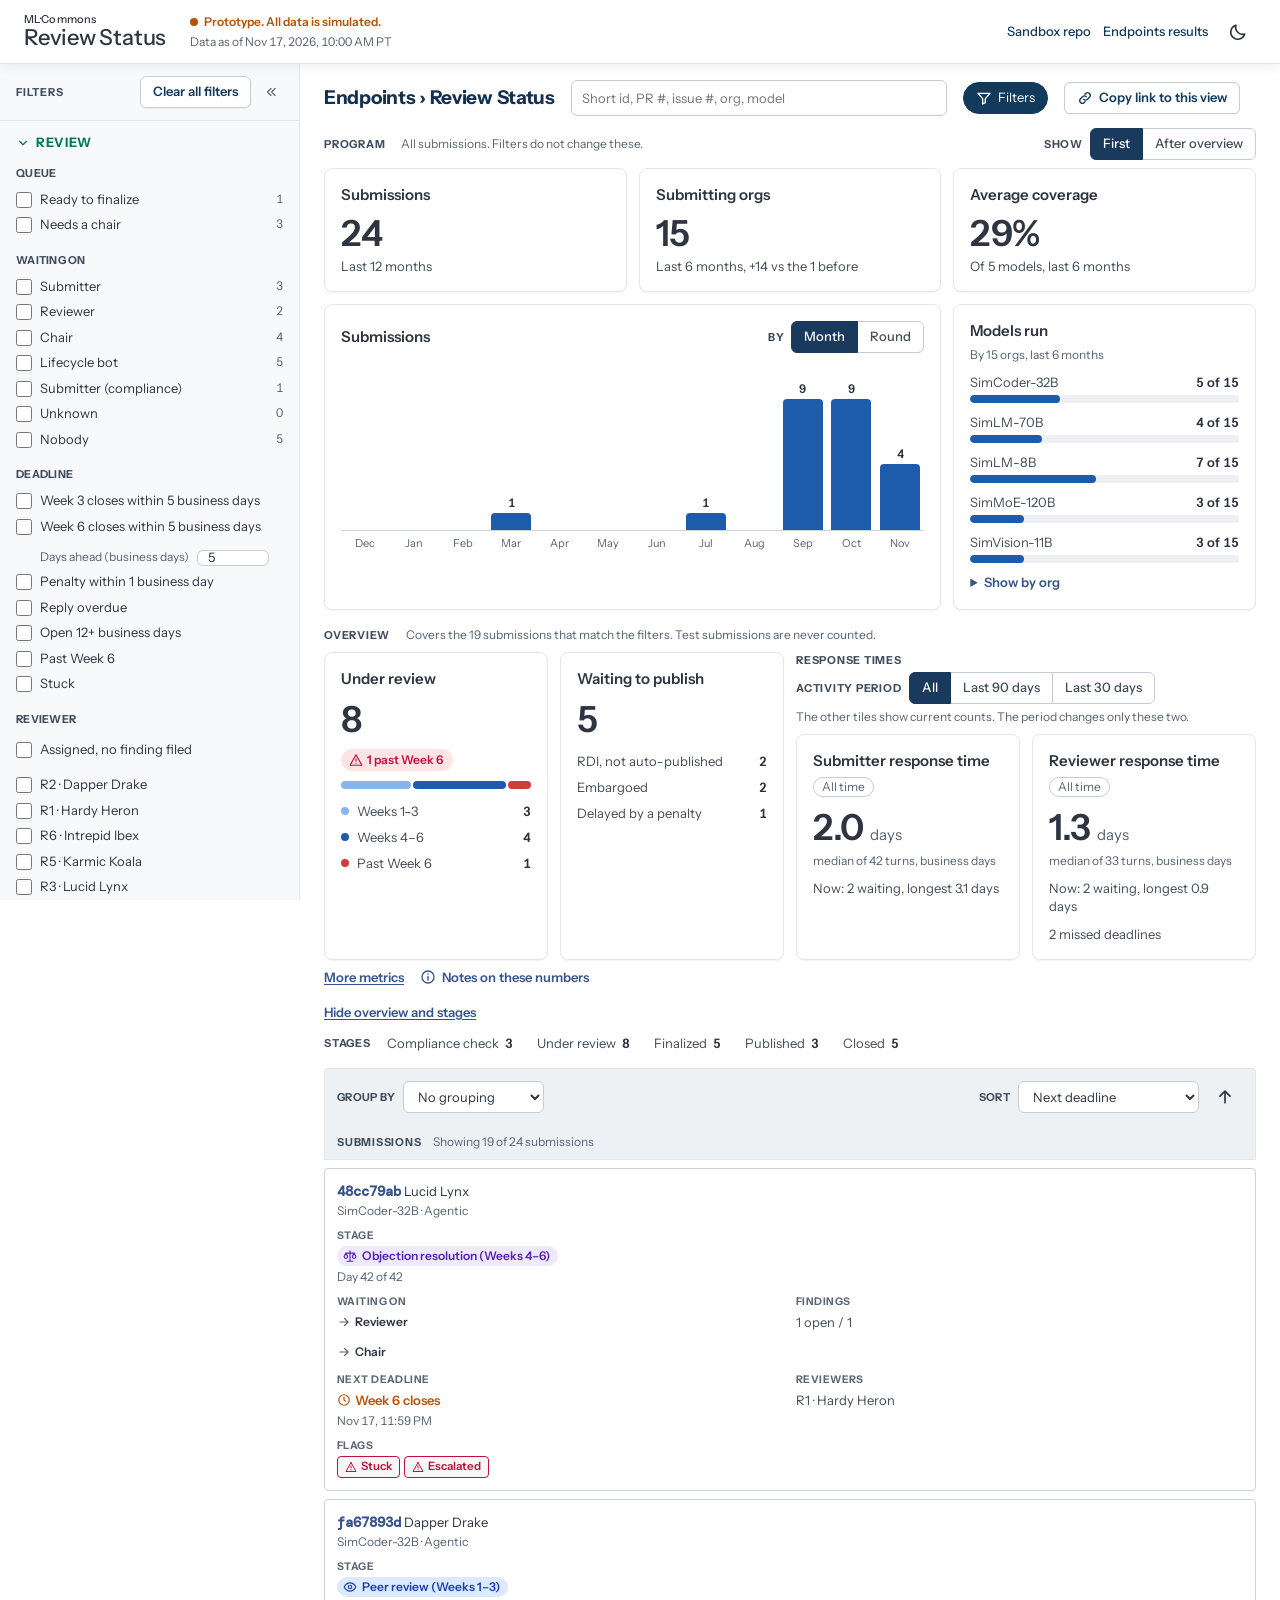
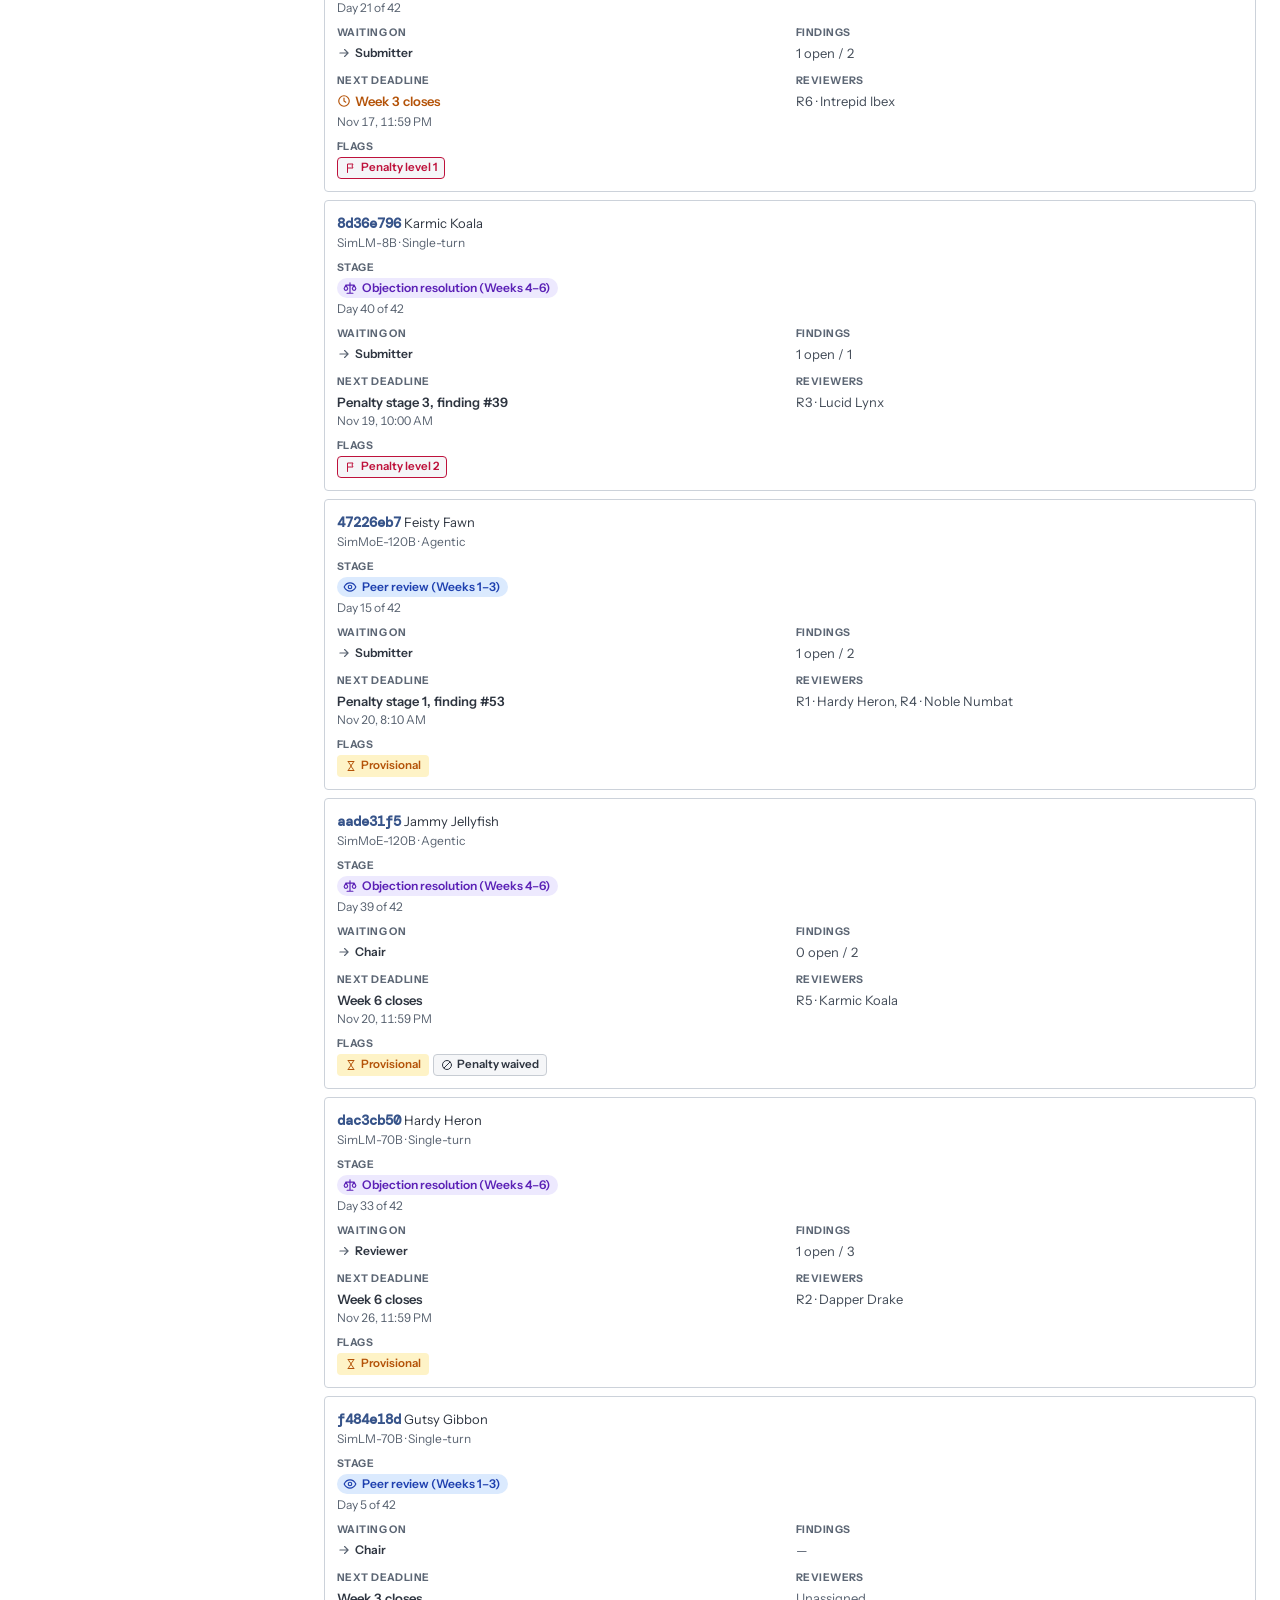
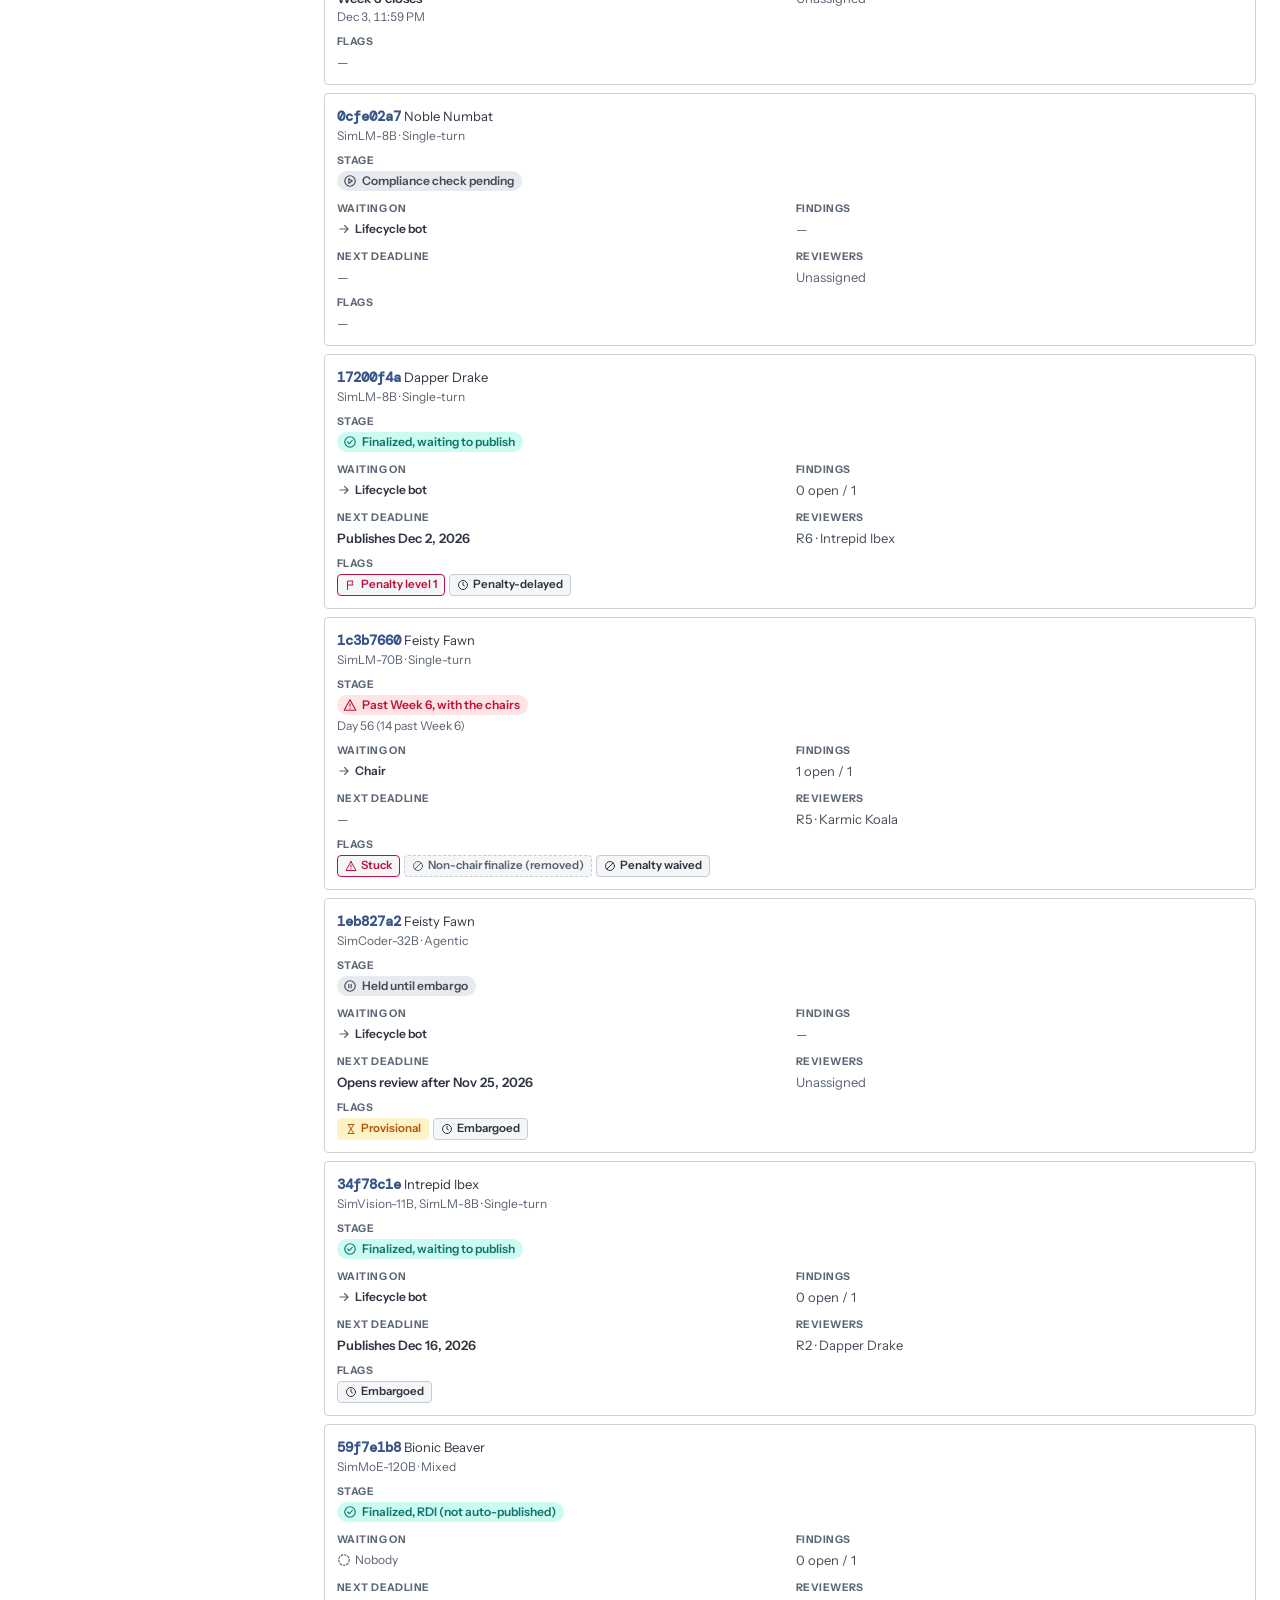
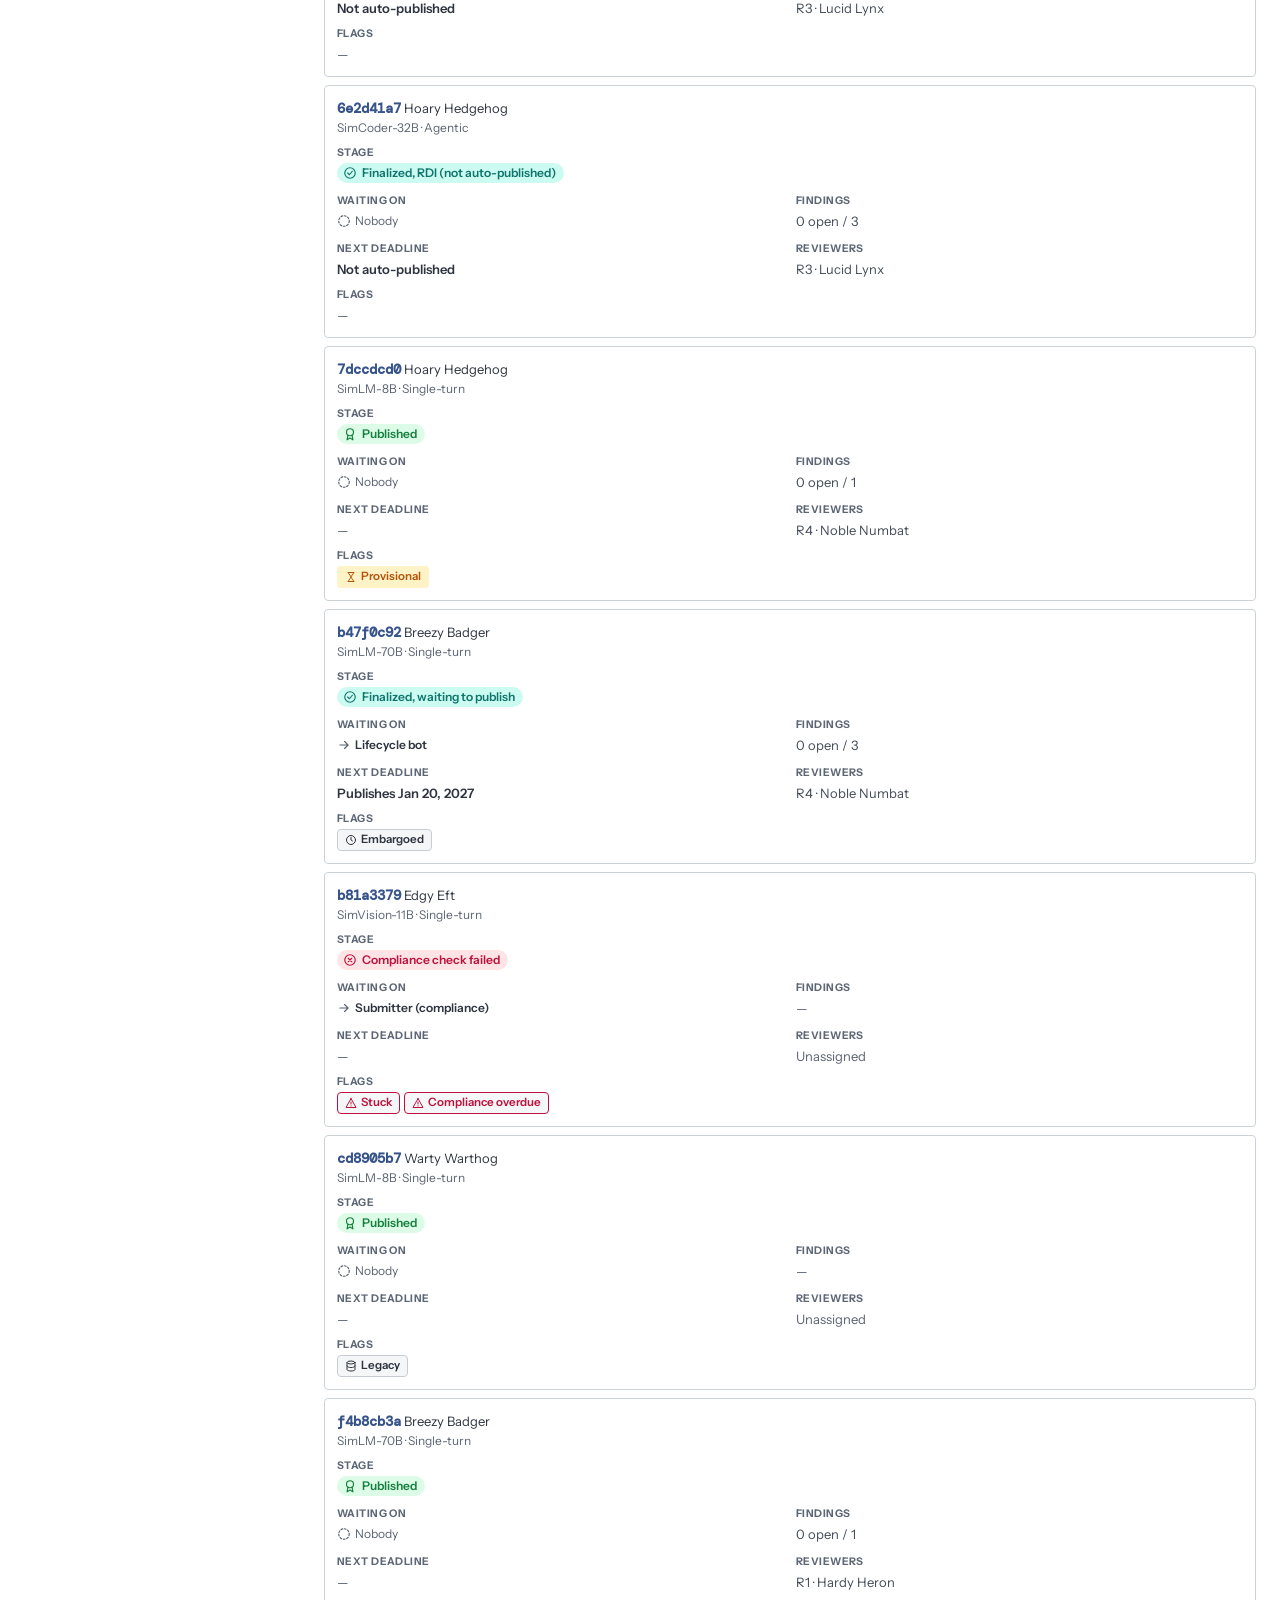
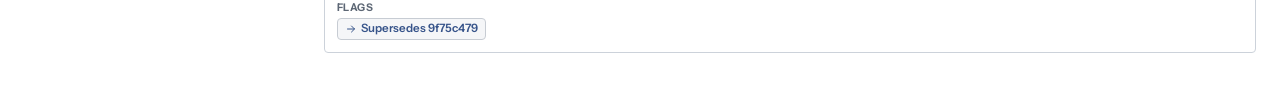
==== docs/status.html @ b6bf23d3 "Draft: Program section as number strip, month/round chart and models-run bars; order switch Program " ====
<!doctype html>
<html lang="en">
<head>
  <meta charset="utf-8">
  <meta name="viewport" content="width=device-width, initial-scale=1">
  <title>Endpoints Review Status</title>
  <meta name="description" content="Read-only view of MLCommons Endpoints submissions in review. Prototype with simulated data.">
  <script>
    // Apply the theme before first paint (same cookie as the results visualizer).
    (function () {
      try {
        var m = document.cookie.match(/(?:^|; )theme=([^;]*)/);
        var t = m ? m[1] : null;
        var dark = t === 'dark' || (!t && window.matchMedia('(prefers-color-scheme: dark)').matches);
        if (dark) document.documentElement.classList.add('dark');
      } catch (e) { /* ignore */ }
    })();
  </script>
  <link rel="preconnect" href="https://fonts.googleapis.com">
  <link rel="preconnect" href="https://fonts.gstatic.com" crossorigin>
  <link href="https://fonts.googleapis.com/css2?family=DM+Mono:wght@400;500&family=Instrument+Sans:wght@400..700&display=swap" rel="stylesheet">
  <script>
    // If a module fails to load (e.g. a cached old file next to a new one), say so instead of
    // leaving the page blank. Plain text here: copy.js may be the file that failed.
    window.addEventListener('load', function () {
      if (window.reviewStatusReady) return;
      var n = document.getElementById('load-error');
      if (n) n.hidden = false;
    });
  </script>
  <link rel="stylesheet" href="v/60988ebf8c/styles.css">
  <script type="module" src="v/60988ebf8c/js/app.js"></script>
</head>
<body>
  <script>
    // Apply the remembered "filters hidden" choice before first paint (app.js stores it).
    try { if (localStorage.getItem('reviewStatus.filtersHidden') === '1') document.body.classList.add('filters-hidden'); } catch (e) { /* show by default */ }
  </script>
  <p id="load-error" class="load-error" role="alert" hidden>The page did not load. Reload it (Ctrl+Shift+R, or Cmd+Shift+R on a Mac). If it still fails, tell the page owner.</p>
  <a class="skip" href="#main" data-copy="app.skipToList">Skip to submissions</a>

  <header class="site-header">
    <div class="brand">
      <span class="brand-top" data-copy="app.brandTop">ML·Commons</span>
      <span class="brand-bottom" data-copy="app.brandBottom">Review Status</span>
    </div>
    <div class="proto">
      <span class="proto-note"><span class="proto-dot" aria-hidden="true"></span><span data-copy="app.prototype">Prototype. All data is simulated.</span></span>
      <span id="as-of" class="as-of"></span>
    </div>
    <nav class="header-links">
      <button type="button" id="menu-toggle" class="icon-btn only-phone" aria-expanded="false" aria-controls="hdr-links" data-copy-attr="aria-label:app.menu"><svg class="icon" viewBox="0 0 24 24" fill="none" stroke="currentColor" stroke-width="2" stroke-linecap="round" aria-hidden="true"><path d="M4 6h16M4 12h16M4 18h16"/></svg></button>
      <span id="hdr-links" class="hdr-links">
        <a id="source-link" class="hlink" target="_blank" rel="noopener noreferrer" hidden data-copy="app.sourceRepo">Sandbox repo</a>
        <a id="results-link" class="hlink" target="_blank" rel="noopener noreferrer" data-copy="app.resultsLink">Endpoints results</a>
      </span>
      <button type="button" id="theme-toggle" class="icon-btn" data-copy-attr="aria-label:app.themeToggle"></button>
    </nav>
  </header>

  <div id="notes" class="notes"></div>
  <p id="load-status" class="load-status" role="status"></p>

  <div class="app">
    <aside id="filters" class="sidebar" aria-label="Filters" data-copy-attr="aria-label:filters.title">
      <div id="filters-body"></div>
    </aside>
    <div id="backdrop" class="backdrop" hidden></div>

    <main id="main" class="main" tabindex="-1">
      <div id="list-view">
        <div class="title-row">
          <h1 class="view-heading"><span data-copy="app.suite">Endpoints</span> › <span data-copy="app.brandBottom">Review Status</span></h1>
          <form id="search-form" class="search" role="search">
            <label for="search" class="sr-only" data-copy="filters.search">Search</label>
            <input id="search" type="search" class="field-control" autocomplete="off" data-copy-attr="placeholder:filters.searchPlaceholder" aria-describedby="search-help">
            <span id="search-help" class="sr-only" data-copy="filters.searchHelp"></span>
          </form>
          <button type="button" id="open-filters" class="btn-pill" aria-controls="filters" aria-expanded="true">
            <svg class="icon" viewBox="0 0 24 24" fill="none" stroke="currentColor" stroke-width="2" stroke-linecap="round" stroke-linejoin="round" aria-hidden="true"><path d="M3 5h18l-7 8v6l-4 2v-8L3 5z"/></svg>
            <span data-copy="filters.open">Filters</span><span id="filters-count" class="count-pill"></span>
          </button>
          <button type="button" id="copy-link" class="btn-quiet copy-link">
            <svg class="icon" viewBox="0 0 24 24" fill="none" stroke="currentColor" stroke-width="2" stroke-linecap="round" stroke-linejoin="round" aria-hidden="true"><path d="M10 14a4 4 0 0 0 5.7 0l3-3a4 4 0 0 0-5.7-5.7l-1 1M14 10a4 4 0 0 0-5.7 0l-3 3a4 4 0 0 0 5.7 5.7l1-1"/></svg>
            <span data-copy="app.copyLink">Copy link to this view</span>
          </button>
          <span id="copy-link-status" class="meta" role="status"></span>
        </div>
        <div id="program-top"></div>
        <div id="metrics"></div>
        <div id="stages"></div>
        <div id="program-bottom"></div>
        <div class="toolbar">
          <div id="groupbar"></div>
          <div id="chips" class="chips"></div>
        </div>
        <div id="search-note"></div>
        <div id="list"></div>
      </div>
      <div id="detail-view" hidden></div>
    </main>
  </div>
</body>
</html>
---- docs/v/60988ebf8c/styles.css ----
/* Endpoints review status page. Tokens follow the Endpoints results visualizer (see DESIGN.md). */

:root {
  --font: 'Instrument Sans', -apple-system, BlinkMacSystemFont, 'Segoe UI', Roboto, 'Helvetica Neue', Arial, sans-serif;
  --mono: 'DM Mono', ui-monospace, SFMono-Regular, Menlo, Consolas, monospace;

  --bg: #ffffff;
  --bg-band: #f5f6f8;
  --bg-status: #eef1f4;
  --bg-card: #ffffff;
  --bg-sidebar: #f8f9fa;
  --bg-hover: rgba(204, 235, 212, 0.25);
  --bg-selected: rgba(204, 235, 212, 0.4);
  --line: #e4e7ea;
  --line-table: #ccd2da;
  --line-row: #e7eaef;
  --line-control: #c7ccd3;
  --text: #434c58;
  --text-strong: #2e3540;
  --text-label: #3f4d5e;
  --text-muted: #596371;
  --text-th: #5d6775;
  --navy: #14304f;
  --navy-ui: #123a5c;
  --navy-card: #1a3a5e;
  --nav-pill: #e8eef5;
  --mint: #ccebd4;
  --action: #009966;
  --action-text: #007a52;
  --focus: rgba(0, 153, 102, 0.45);
  --link: #37548a;
  --link-hover: #2b416b;
  --kbd-bg: #eff1f4;
  --warn: #be123c;
  --warn-bg: #ffe4e6;
  --soon: #b45309;
  --shadow-overlay: 0 12px 28px -8px rgb(15 23 42 / 0.22), 0 2px 6px 0 rgb(15 23 42 / 0.08);
  --shadow-raised: 0 1px 2px 0 rgb(15 23 42 / 0.05);

  /* stage tones: fg / bg */
  --slate-fg: #434c58; --slate-bg: #e7eaef;
  --blue-fg: #1e40af; --blue-bg: #dbeafe;
  --violet-fg: #5b21b6; --violet-bg: #ede9fe;
  --rose-fg: #be123c; --rose-bg: #ffe4e6;
  --teal-fg: #0f766e; --teal-bg: #ccfbf1;
  --green-fg: #15803d; --green-bg: #dcfce7;
  --amber-fg: #b45309; --amber-bg: #fef3c7;
  --closed-fg: #596371;

  /* review-phase bar: ordinal blue ramp + critical (validated with the dataviz palette checker) */
  --phase-1: #86b6ef; --phase-2: #1c5cab; --phase-crit: #d03b3b;

  --header-h: 64px;
  --sidebar-w: 300px;
  --radius-control: 6px;
  --radius-card: 4px;
  --radius-panel: 8px;
  color-scheme: light;
}

@media (prefers-color-scheme: dark) {
  :root:not([data-theme="light"]) { /* only used before app.js sets the class */ }
}
html.dark {
  --bg: #1a2028;
  --bg-band: #202833;
  --bg-status: #262e3b;
  --bg-card: #2e3540;
  --bg-sidebar: #14181f;
  --bg-hover: rgba(204, 235, 212, 0.06);
  --bg-selected: #283437;
  --line: #434c58;
  --line-table: #434c58;
  --line-row: #2e3540;
  --line-control: #434c58;
  --text: #acb4bf;
  --text-strong: #ffffff;
  --text-label: #acb4bf;
  --text-muted: #a3acb8;
  --text-th: #acb4bf;
  --navy: #ffffff;
  --navy-ui: #ffffff;
  --navy-card: #566467;
  --nav-pill: #434c58;
  --action-text: #34d399;
  --link: #bed3fb;
  --link-hover: #d7e4ff;
  --kbd-bg: #2e3540;
  --warn: #fda4af;
  --warn-bg: #3b1820;
  --soon: #f1c281;

  --slate-fg: #ccd2da; --slate-bg: #2e3540;
  --blue-fg: #bed3fb; --blue-bg: #1c2b4a;
  --violet-fg: #ddd6fe; --violet-bg: #2e2550;
  --rose-fg: #fda4af; --rose-bg: #3b1820;
  --teal-fg: #99f6e4; --teal-bg: #12332f;
  --green-fg: #86efac; --green-bg: #14321f;
  --amber-fg: #f1c281; --amber-bg: #302818;
  --closed-fg: #9099a5;
  --phase-1: #2a78d6; --phase-2: #9ec5f4; --phase-crit: #d03b3b;
  color-scheme: dark;
}

* { box-sizing: border-box; }
html { background: var(--bg); }
body {
  margin: 0; background: var(--bg); color: var(--text); font-family: var(--font);
  font-size: 14px; line-height: 1.5; font-optical-sizing: auto; -webkit-font-smoothing: antialiased;
}
h1, h2, h3, h4 { margin: 0; font-weight: 600; color: var(--text-strong); }
p { margin: 0; }
a { color: var(--link); }
a:hover { color: var(--link-hover); }
button { font: inherit; color: inherit; }
.num, time { font-variant-numeric: tabular-nums; }
.mcard-value .num { font-variant-numeric: normal; }
.mono { font-family: var(--mono); font-size: 0.95em; }
.muted { color: var(--text-muted); }
.meta { font-size: 12px; line-height: 18px; color: var(--text-muted); }
.micro { font-size: 11px; line-height: 16px; font-weight: 700; letter-spacing: 0.07em; text-transform: uppercase; color: var(--text-label); }
.block { display: block; }
.nw { white-space: nowrap; }
.sr-only { position: absolute; left: 0; top: 0; width: 1px; height: 1px; padding: 0; margin: -1px; overflow: hidden; clip: rect(0 0 0 0); white-space: nowrap; border: 0; }
.icon { width: 16px; height: 16px; flex: none; vertical-align: -3px; }
[hidden] { display: none !important; }
:focus-visible { outline: 2px solid var(--action); outline-offset: 2px; border-radius: 3px; }
.skip { position: absolute; left: 8px; top: -40px; background: var(--navy-ui); color: #fff; padding: 6px 10px; border-radius: 6px; z-index: 100; }
html.dark .skip { color: #1a2028; }
.skip:focus { top: 8px; }

/* ---------------------------------------------------------------- header */
.site-header {
  position: sticky; top: 0; z-index: 40; min-height: var(--header-h); display: flex; align-items: center; gap: 12px 24px;
  flex-wrap: wrap; padding: 8px 24px; background: var(--bg); border-bottom: 1px solid var(--line);
  box-shadow: 0 4px 10px rgba(16, 32, 48, 0.06);
}
.brand { display: flex; flex-direction: column; line-height: 1; color: var(--text-strong); }
.brand-top { font-size: 11px; font-weight: 500; letter-spacing: 0.01em; }
.brand-bottom { font-size: 22px; font-weight: 500; letter-spacing: -0.01em; margin-top: 2px; }
.proto { display: flex; flex-direction: column; gap: 2px; font-size: 12px; }
.proto-note { display: inline-flex; align-items: center; gap: 6px; color: var(--amber-fg); font-weight: 600; }
.proto-dot { width: 8px; height: 8px; border-radius: 50%; background: var(--amber-fg); }
.as-of { color: var(--text-muted); }
.header-links { display: flex; align-items: center; gap: 12px; margin-left: auto; }
.hlink { font-size: 13px; font-weight: 500; color: var(--navy-ui); text-decoration: none; }
.hlink:hover { text-decoration: underline; color: var(--navy-ui); }

/* ---------------------------------------------------------------- controls */
.field-label { display: flex; align-items: center; gap: 6px; font-size: 11px; line-height: 16px; font-weight: 700; letter-spacing: 0.025em; text-transform: uppercase; color: var(--text-label); margin: 0 0 6px; }
.field-label.inline { display: inline-flex; margin: 0; }
.field-control {
  height: 36px; padding: 0 10px; border: 1px solid var(--line-control); border-radius: var(--radius-control);
  background: var(--bg); color: var(--text-strong); font: inherit; font-size: 13px;
}
.field-control.sm { height: 32px; }
.field-control.narrow { width: 72px; }
.field-control:focus { outline: none; border-color: var(--action); box-shadow: 0 0 0 2px rgba(0, 153, 102, 0.2); }
.field-control:disabled { opacity: 0.5; cursor: not-allowed; }
html.dark .field-control { background: #2e3540; }
.count-pill { display: inline-flex; align-items: center; justify-content: center; min-width: 18px; height: 18px; padding: 0 6px; border-radius: 999px; background: rgba(204, 210, 218, 0.7); color: var(--text-strong); font-size: 12px; font-weight: 600; }
.count-pill:empty { display: none; }
html.dark .count-pill { background: #2e3540; color: #ccd2da; }
.btn-quiet {
  display: inline-flex; align-items: center; gap: 6px; height: 32px; padding: 0 12px; border: 1px solid var(--line-control);
  border-radius: var(--radius-control); background: var(--bg); color: var(--navy-ui); font-size: 13px; font-weight: 600;
  cursor: pointer; box-shadow: var(--shadow-raised); text-decoration: none; white-space: nowrap;
}
.btn-quiet:hover { border-color: var(--action); color: var(--action-text); }
html.dark .btn-quiet { background: #2e3540; color: #e4e8ee; }
.btn-link { background: none; border: 0; padding: 0; color: var(--link); font-weight: 600; font-size: 13px; cursor: pointer; text-decoration: underline; text-underline-offset: 2px; }
.btn-pill {
  display: inline-flex; align-items: center; gap: 6px; height: 32px; padding: 0 12px; border: 1px solid rgba(31, 58, 92, 0.35);
  border-radius: 999px; background: transparent; color: var(--navy-ui); font-size: 13px; cursor: pointer;
}
.btn-pill[aria-expanded="true"] { background: var(--navy-ui); color: #fff; border-color: var(--navy-ui); }
html.dark .btn-pill { border-color: #737d8b; }
html.dark .btn-pill[aria-expanded="true"] { background: #3a618d; border-color: #3a618d; color: #fff; }
.btn-pill .count-pill { background: rgba(255, 255, 255, 0.85); color: var(--navy-ui); }
.icon-btn { display: inline-flex; align-items: center; justify-content: center; width: 36px; height: 36px; border: 0; border-radius: 8px; background: transparent; color: var(--text-strong); cursor: pointer; }
.icon-btn:hover { background: var(--bg-status); }
.icon-btn.xs { width: 24px; height: 24px; border-radius: 4px; }
.icon-btn.xs .icon { width: 14px; height: 14px; }
.icon-btn:disabled { opacity: 0.35; cursor: not-allowed; }
.icon-btn .icon { width: 20px; height: 20px; }
.seg-group { display: inline-flex; align-items: center; flex-wrap: wrap; }
.seg-label { margin-right: 8px; }
.seg-btn {
  height: 32px; padding: 0 12px; border: 1px solid var(--line-control); margin-left: -1px; background: var(--bg);
  color: var(--text); font-size: 13px; font-weight: 500; cursor: pointer;
}
.seg-btn:first-of-type { border-radius: 6px 0 0 6px; }
.seg-btn:last-of-type { border-radius: 0 6px 6px 0; }
.seg-btn[aria-pressed="true"], .seg-btn[aria-selected="true"] { background: #1a3a5d; border-color: #1a3a5d; color: #fff; position: relative; }
html.dark .seg-btn { background: #2e3540; }
html.dark .seg-btn[aria-pressed="true"], html.dark .seg-btn[aria-selected="true"] { background: #3a618d; border-color: #3a618d; }
kbd { font-family: var(--mono); font-size: 11px; background: var(--kbd-bg); border-radius: 4px; padding: 1px 6px; box-shadow: inset 0 -1px 0 var(--line-control); color: var(--text); }

/* ---------------------------------------------------------------- notes */
.notes { padding: 0 24px; }
.note { display: flex; align-items: center; gap: 8px; margin: 8px 0; padding: 8px 12px; border: 1px solid var(--line); border-radius: var(--radius-panel); background: var(--bg-band); font-size: 13px; }
.note > span { flex: 1; }
.note.warnings { display: block; }
.note.warnings summary { cursor: pointer; display: flex; gap: 8px; align-items: center; }
.note.warnings ul { margin: 6px 0 0 24px; padding: 0; }
.load-status { padding: 24px; }
.load-status:empty { display: none; }
.load-status.error { color: var(--warn); }

/* ---------------------------------------------------------------- layout */
.app { display: grid; grid-template-columns: var(--sidebar-w) minmax(0, 1fr); align-items: start; }
body.filters-hidden .app, body.in-detail .app { grid-template-columns: minmax(0, 1fr); }
body.filters-hidden .sidebar, body.in-detail .sidebar { display: none; }
.sidebar {
  position: sticky; top: var(--header-h); height: calc(100vh - var(--header-h)); overflow-y: auto;
  background: var(--bg-sidebar); border-right: 1px solid var(--line); padding: 0 0 24px;
}
.main { min-width: 0; padding: 16px 24px 48px; }
.main:focus { outline: none; }
.backdrop { position: fixed; inset: 0; background: rgba(0, 0, 0, 0.4); z-index: 44; }
.only-drawer { display: none; }
.only-wide { display: inline-flex; }
#hide-filters { color: var(--text-muted); }
#hide-filters:hover { color: var(--text-strong); }

.title-row { display: flex; align-items: center; gap: 12px 16px; flex-wrap: wrap; margin-bottom: 12px; }
.view-heading { font-size: 19px; font-weight: 700; letter-spacing: -0.015em; color: var(--navy); line-height: 1.375; }
.search { flex: 1; min-width: 200px; max-width: 420px; margin-left: auto; }
.search .field-control { width: 100%; }

/* ---------------------------------------------------------------- sidebar */
.sidebar-head { display: flex; align-items: center; gap: 8px; padding: 12px 16px; border-bottom: 1px solid var(--line); position: sticky; top: 0; background: var(--bg-sidebar); z-index: 1; }
.sidebar-head h2 { flex: 1; }
.fsection { border-bottom: 1px solid var(--line); }
.fsection-title { list-style: none; display: flex; align-items: center; gap: 6px; padding: 12px 16px; cursor: pointer; font-size: 13px; font-weight: 700; text-transform: uppercase; letter-spacing: 0.05em; color: var(--action-text); }
.fsection-title::-webkit-details-marker { display: none; }
.fsection[open] > .fsection-title .chev { transform: rotate(90deg); }
.fsection-title .chev { transition: transform 150ms; width: 14px; height: 14px; }
.fsection-body { padding: 0 16px 12px; }
.fgroup { border: 0; padding: 0; margin: 0 0 14px; min-width: 0; }
.fgroup legend { padding: 0; }
.checks { list-style: none; margin: 0; padding: 0; }
.checks li { margin: 0; }
.checks label, .toggle { display: flex; align-items: flex-start; gap: 8px; padding: 3px 0; font-size: 13px; cursor: pointer; color: var(--text-strong); }
.checks input, .toggle input { accent-color: var(--action); width: 16px; height: 16px; margin: 2px 0 0; flex: none; }
.checks.nested { padding-left: 24px; }
.status-row { font-weight: 600; }
.db-status { font-family: var(--mono); font-size: 10.5px; color: var(--text-muted); letter-spacing: 0; margin-left: 4px; }
.status-row .db-status, .checks .db-status { margin-left: auto; padding-left: 6px; }
.toggle { margin: 4px 0 10px; }
.inline-field { display: flex; align-items: center; gap: 8px; margin-top: 6px; }
.date-pair { display: grid; grid-template-columns: 1fr 1fr; gap: 8px; }
.date-pair label { display: flex; flex-direction: column; gap: 2px; }
.date-pair .field-control { width: 100%; min-width: 0; padding: 0 4px; font-size: 12px; }
.date-pair label { min-width: 0; }

/* ---------------------------------------------------------------- program metrics (draft) */
/* One 12-column grid; each tile sets its span. Three numbers, then the chart (8) beside coverage (4). */
.program { margin-bottom: 16px; }
#program-bottom .program { margin-top: 4px; }
.program-place { margin-left: auto; }
.pgrid { display: grid; grid-template-columns: repeat(12, minmax(0, 1fr)); gap: 12px; }
.pgrid > .pstat { grid-column: span 4; gap: 4px; }
.pgrid > .pchart-card { grid-column: span 8; }
.pgrid > .pcover-card { grid-column: span 4; }
.pcard-head { display: flex; align-items: center; justify-content: space-between; flex-wrap: wrap; gap: 8px 12px; }
.pchart { list-style: none; margin: 0; padding: 0; display: flex; align-items: stretch; height: 188px; }
.pcol { flex: 1 1 0; min-width: 0; display: flex; flex-direction: column; align-items: center; }
.pval { font-size: 12px; line-height: 16px; font-weight: 600; color: var(--text-strong); margin-bottom: 2px; }
/* padding-top leaves room for the count above the tallest column; heights resolve against the rest. */
.pbar-track { flex: 1; width: 100%; padding-top: 18px; display: flex; flex-direction: column; align-items: center; justify-content: flex-end; border-bottom: 1px solid var(--line-table); }
.pbar { display: block; width: min(calc(100% - 2px), 40px); background: var(--phase-2); border-radius: 4px 4px 0 0; }
.plab { font-size: 11px; line-height: 16px; color: var(--text-muted); padding-top: 4px; white-space: nowrap; }
.pmodels { list-style: none; margin: 0; padding: 0; display: flex; flex-direction: column; gap: 10px; }
.pmodel { display: grid; grid-template-columns: minmax(0, 1fr) auto; gap: 4px 8px; font-size: 13px; line-height: 18px; }
.pmodel-name { color: var(--text); overflow-wrap: anywhere; }
.pmodel-n { color: var(--text-strong); font-weight: 600; text-align: right; }
.pmodel-track { grid-column: 1 / -1; grid-row: 2; height: 8px; border-radius: 4px; background: var(--bg-status); overflow: hidden; }
.pmodel-bar { display: block; height: 100%; background: var(--phase-2); border-radius: 4px; }
.pdetail summary { cursor: pointer; font-size: 13px; font-weight: 600; color: var(--link); }
.pdetail .meta { display: block; margin: 6px 0; }
.pheat-wrap { overflow-x: auto; }
.pheat { border-collapse: separate; border-spacing: 3px; font-size: 12px; line-height: 14px; }
.pheat th { font-weight: 500; text-align: left; color: var(--text); white-space: nowrap; padding-right: 6px; }
.pheat td { padding: 0; }
.pdot { display: block; width: 12px; height: 12px; border-radius: 2px; border: 1px solid var(--line-control); }
.pdot.on { background: var(--phase-2); border-color: var(--phase-2); }
@media (max-width: 1100px) {
  .pgrid > .pchart-card, .pgrid > .pcover-card { grid-column: span 12; }
}
@media (max-width: 640px) {
  .pgrid > .pstat { grid-column: span 12; }
  .program-place { margin-left: 0; }
}

/* ---------------------------------------------------------------- metrics */
.metrics { margin-bottom: 12px; }
.metrics-head { display: flex; align-items: center; flex-wrap: wrap; gap: 8px 16px; margin-bottom: 8px; }
.mresp { grid-column: span 2; display: grid; grid-template-columns: repeat(2, minmax(0, 1fr)); gap: 8px 12px; align-content: start; }
.mresp-head { grid-column: 1 / -1; display: flex; align-items: center; justify-content: space-between; flex-wrap: wrap; gap: 4px 12px; }
.mresp-head .meta { flex-basis: 100%; }
/* Metric cards: a title, one large number, at most one supporting line, then an optional
   phase bar or breakdown list. Modelled on stat panels (DESIGN.md references 5, 12). */
.mcards { display: grid; grid-template-columns: repeat(auto-fit, minmax(220px, 1fr)); gap: 12px; }
.mcards-more { margin-top: 12px; grid-template-columns: repeat(auto-fill, minmax(200px, 1fr)); }
.mcard {
  display: flex; flex-direction: column; gap: 10px; min-width: 0;
  padding: 16px; border: 1px solid var(--line); border-radius: var(--radius-panel);
  background: var(--bg-card); box-shadow: var(--shadow-raised);
}
.mcard-main {
  display: flex; flex-direction: column; align-items: flex-start; gap: 6px;
}
.mcard-title { font-size: 15px; line-height: 20px; font-weight: 600; color: var(--text-strong); }
.period-pill {
  font-size: 12px; line-height: 16px; padding: 1px 8px;
  border: 1px solid var(--line-control); border-radius: 999px; color: var(--text-muted);
}
.mcard-value { display: flex; align-items: baseline; gap: 6px; margin-top: 4px; color: var(--text-strong); }
.mcard-value .num { font-size: 36px; line-height: 40px; font-weight: 600; letter-spacing: -0.01em; }
.mcard-value .unit { font-size: 15px; color: var(--text-muted); }
.mcard.warn .mcard-value { color: var(--warn); }
.mcard-warn { width: 22px; height: 22px; align-self: center; }
.mcard-caption { font-size: 12px; line-height: 16px; color: var(--text-muted); }
.mcard-line { margin: 0; font-size: 13px; line-height: 18px; color: var(--text); }
.mcards-more .mcard-value .num { font-size: 28px; line-height: 32px; }

.alert-chip {
  display: inline-flex; align-items: center; gap: 4px; align-self: flex-start;
  font-size: 12px; line-height: 16px; font-weight: 600; padding: 3px 10px 3px 8px; border-radius: 999px;
  color: var(--warn); background: var(--warn-bg);
}
.alert-chip .icon { width: 14px; height: 14px; }

/* Thin segmented bar: 8px, rounded ends, 2px gaps between parts. */
.phasebar { display: flex; gap: 2px; height: 8px; }
.phasebar .seg { min-width: 4px; border-radius: 999px; }
.p1 { background: var(--phase-1); }
.p2 { background: var(--phase-2); }
.p3 { background: var(--phase-crit); }

.legend { list-style: none; margin: 0; padding: 0; display: flex; flex-direction: column; gap: 2px; }
.legend-item {
  display: flex; align-items: center; gap: 8px;
  padding: 3px 0; font-size: 13px; line-height: 18px; color: var(--text);
}
.legend-item b { margin-left: auto; font-weight: 600; color: var(--text-strong); font-variant-numeric: tabular-nums; }
.legend .dot { flex: none; width: 8px; height: 8px; border-radius: 50%; }

/* "More metrics": compact rows in a grid. */
.mrows {
  display: grid; grid-template-columns: repeat(auto-fill, minmax(260px, 1fr)); column-gap: 24px;
  margin-top: 12px; padding: 4px 16px; border: 1px solid var(--line); border-radius: var(--radius-panel); background: var(--bg-card);
}
.mrows[hidden] { display: none; }
.mrow {
  display: flex; align-items: center; gap: 12px;
  padding: 10px 0; border-bottom: 1px solid var(--line-row);
}
.mrow-text { display: flex; flex-direction: column; min-width: 0; }
.mrow-name { font-size: 13px; line-height: 18px; font-weight: 600; color: var(--text-strong); }
.mrow-sub { font-size: 12px; line-height: 16px; color: var(--text-muted); }
.mrow-value { margin-left: auto; display: flex; align-items: baseline; gap: 4px; white-space: nowrap; color: var(--text-strong); }
.mrow-value .num { font-size: 20px; line-height: 24px; font-weight: 600; font-variant-numeric: normal; }
.mrow-value .unit { font-size: 12px; color: var(--text-muted); }
.mrow.warn .mrow-value { color: var(--warn); }
.mrow-warn { width: 16px; height: 16px; align-self: center; }

/* Status counts (M7): one row of plain counts, display only. */
.sc-pipeline { display: flex; flex-wrap: wrap; gap: 4px 24px; list-style: none; margin: 0; padding: 0; }
.sc-pipe {
  display: inline-flex; align-items: baseline; gap: 6px;
  font-size: 13px; line-height: 18px; color: var(--text);
}
.sc-pipe b { font-weight: 600; color: var(--text-strong); }
.sc-pipe.zero { color: var(--text-muted); }
.flag.flag-stuck, .flag.flag-penalty { color: var(--warn); border-color: currentColor; }
.waits { display: flex; flex-direction: column; gap: 2px; }
.metrics-foot { display: flex; align-items: flex-start; gap: 16px; flex-wrap: wrap; margin-top: 8px; }
.caveats { font-size: 13px; }
.caveats summary { cursor: pointer; display: inline-flex; align-items: center; gap: 6px; color: var(--link); font-weight: 600; }
.caveats ul { margin: 6px 0 0 20px; padding: 0; max-width: 80ch; }
.defs-title { margin: 12px 0 4px; font-size: 13px; font-weight: 600; color: var(--text-strong); }
.defs { margin: 0; max-width: 80ch; }
.defs dt { font-weight: 600; color: var(--text-strong); margin-top: 6px; }
.defs dd { margin: 0; color: var(--text); }
.load-error { margin: 16px; padding: 12px 16px; border: 1px solid var(--warn); border-radius: 6px; color: var(--warn); background: var(--warn-bg); font-weight: 600; }

/* ---------------------------------------------------------------- stage counts */
.stage-counts { display: flex; align-items: center; flex-wrap: wrap; gap: 8px 16px; margin-bottom: 16px; }
.stage-counts h2 { margin: 0; }
.sc-row { display: flex; flex-wrap: wrap; gap: 8px 16px; align-items: flex-start; }
.sc-status { display: flex; flex-direction: column; gap: 4px; }
.sc-head, .sc-item { display: inline-flex; align-items: center; gap: 6px; border: 1px solid transparent; background: none; padding: 2px 4px; border-radius: 6px; cursor: pointer; text-align: left; }
.sc-head { font-size: 12px; font-weight: 700; color: var(--text-strong); }
.sc-head:hover, .sc-item:hover { background: var(--bg-hover); }
.sc-head[aria-pressed="true"], .sc-item[aria-pressed="true"] { border-color: var(--action); background: var(--bg-selected); }
.sc-items { display: flex; flex-wrap: wrap; gap: 4px; }
.sc-item .num { font-weight: 600; color: var(--text-strong); min-width: 1ch; }
.sc-item.dim { opacity: 0.6; }
.sc-item.dim .pill { font-style: italic; }
.sc-total { font-weight: 700; }
.sc-closed > summary { cursor: pointer; display: inline-flex; gap: 8px; font-size: 12px; font-weight: 700; color: var(--text-strong); padding: 2px 4px; }
.sc-closed[open] { flex-basis: 100%; }

/* ---------------------------------------------------------------- pills, chips, badges */
.stage-cell { display: inline-flex; flex-direction: column; align-items: flex-start; gap: 2px; }
.stage-cell .db-status { margin-left: 0; }
.pill { display: inline-flex; align-items: center; gap: 5px; border-radius: 999px; font-weight: 600; white-space: nowrap; }
.pill-sm { font-size: 12px; line-height: 16px; padding: 2px 8px 2px 6px; }
.pill-sm .icon { width: 14px; height: 14px; }
.pill-md { font-size: 14px; line-height: 20px; padding: 4px 12px 4px 10px; }
.tone-slate { color: var(--slate-fg); background: var(--slate-bg); }
.tone-blue { color: var(--blue-fg); background: var(--blue-bg); }
.tone-violet { color: var(--violet-fg); background: var(--violet-bg); }
.tone-rose { color: var(--rose-fg); background: var(--rose-bg); }
.tone-teal { color: var(--teal-fg); background: var(--teal-bg); }
.tone-green { color: var(--green-fg); background: var(--green-bg); }
.tone-closed { color: var(--closed-fg); background: transparent; border: 1px dashed var(--closed-fg); }
.waits, .flags { display: inline-flex; flex-wrap: wrap; gap: 4px; }
.wait { display: inline-flex; align-items: center; gap: 4px; font-size: 12px; font-weight: 600; color: var(--text-strong); white-space: nowrap; }
.wait .icon { width: 14px; height: 14px; color: var(--text-muted); }
.wait-nobody { color: var(--text-muted); font-weight: 400; }
/* Flags are one size everywhere: same height, padding, type and radius, and the text never wraps.
   In the table they stack and fill the column, so a cell's badges line up; in cards they sit in a row. */
.flag { display: inline-flex; align-items: center; gap: 4px; box-sizing: border-box; height: 22px; max-width: 100%; padding: 0 7px; font-size: 11.5px; line-height: 1; font-weight: 600; border: 1px solid var(--line-control); border-radius: 4px; background: var(--bg-band); color: var(--text-strong); white-space: nowrap; }
.flag > span { overflow: hidden; text-overflow: ellipsis; }
.flag .icon { width: 12px; height: 12px; flex: none; }
.flag-provisional { color: var(--amber-fg); background: var(--amber-bg); border-color: transparent; }
.flag-escalated, .flag-compliance_overdue, .flag-non_chair_finalize { color: var(--warn); border-color: currentColor; }
.flag-test { border-style: dashed; }
.turn { display: inline-flex; align-items: center; gap: 4px; font-size: 12px; font-weight: 600; }
.turn .icon { width: 14px; height: 14px; }
.turn-sub { color: var(--amber-fg); }
.turn-rev { color: var(--blue-fg); }
.turn-res { color: var(--green-fg); }
.turn-none { color: var(--warn); }
.nbadge { display: inline-flex; align-items: center; gap: 3px; font-size: 11px; font-weight: 600; padding: 0 6px; border-radius: 4px; color: var(--warn); background: var(--warn-bg); }
.nbadge .icon { width: 12px; height: 12px; }
.badge-rev { display: inline-flex; align-items: center; gap: 2px; margin-left: 6px; font-size: 12px; font-weight: 600; color: var(--blue-fg); background: var(--blue-bg); padding: 0 6px; border-radius: 4px; }
.badge-rev .icon { width: 12px; height: 12px; }
.warn-text { color: var(--warn); }
.warn-text .icon { width: 13px; height: 13px; margin-right: 3px; }
.role { display: inline-flex; align-items: center; gap: 3px; font-size: 10.5px; font-weight: 600; text-transform: uppercase; letter-spacing: 0.04em; padding: 0 5px; border: 1px solid var(--line-control); border-radius: 4px; color: var(--text-muted); }
.role .icon { width: 11px; height: 11px; }
.role-bot { border-style: dashed; }
.person { font-weight: 600; color: var(--text-strong); }
.ext { display: inline-flex; align-items: center; gap: 3px; font-weight: 600; text-decoration: none; white-space: nowrap; }
.ext:hover { text-decoration: underline; }
.ext-icon { width: 12px; height: 12px; }
.label-name { font-family: var(--mono); font-size: 12px; padding: 0 5px; border-radius: 4px; background: var(--kbd-bg); color: var(--text-strong); }
.marker { display: inline-flex; align-items: center; gap: 3px; font-size: 11px; font-weight: 600; padding: 0 6px; border-radius: 4px; border: 1px solid var(--line-control); color: var(--text-strong); }
.marker .icon { width: 11px; height: 11px; }
.markers { display: flex; gap: 4px; flex-wrap: wrap; margin: 4px 0; }

/* ---------------------------------------------------------------- toolbar */
.toolbar { display: flex; flex-direction: column; gap: 8px; padding: 10px 12px; background: var(--bg-status); border: 1px solid var(--line); border-bottom: 0; border-radius: var(--radius-card) var(--radius-card) 0 0; }
.groupbar { display: flex; align-items: center; flex-wrap: wrap; gap: 8px 16px; }
.gb-row { display: flex; align-items: center; flex-wrap: wrap; gap: 8px; min-width: 0; }
.gb-sort { margin-left: auto; }
.gchips { display: flex; align-items: center; flex-wrap: wrap; gap: 6px; }
.gchip { display: inline-flex; align-items: center; gap: 2px; height: 32px; padding: 0 2px 0 4px; border: 1px solid var(--line-control); border-radius: 999px; background: var(--bg); font-size: 13px; font-weight: 600; color: var(--text-strong); }
.gchip-n { display: inline-flex; width: 20px; height: 20px; align-items: center; justify-content: center; border-radius: 50%; background: var(--navy-ui); color: var(--bg); font-size: 11px; margin-right: 4px; }
.gsep { color: var(--text-muted); }
.spacer { flex: 1; }
.chips { display: flex; flex-wrap: wrap; gap: 6px; }
.chips:empty { display: none; }
.chip { display: inline-flex; align-items: center; gap: 4px; height: 28px; padding: 0 6px 0 10px; border: 1px solid var(--action); border-radius: 999px; background: var(--bg-selected); color: var(--text-strong); font-size: 12px; font-weight: 600; cursor: pointer; max-width: 100%; }
.chip span { overflow: hidden; text-overflow: ellipsis; white-space: nowrap; }
.chip .icon { width: 14px; height: 14px; }

/* ---------------------------------------------------------------- list */
.list-head { display: flex; align-items: baseline; gap: 12px; padding: 8px 12px; border: 1px solid var(--line); border-top: 0; background: var(--bg-status); }
.table-wrap { position: relative; border: 1px solid var(--line); border-top: 0; overflow-x: auto; }
table.data { width: 100%; border-collapse: collapse; font-size: 13px; line-height: 20px; }
table.data thead th { position: sticky; top: 0; background: var(--bg-band); z-index: 1; text-align: left; font-size: 11px; line-height: 16px; font-weight: 700; letter-spacing: 0.025em; text-transform: uppercase; color: var(--text-th); padding: 10px 12px; border-bottom: 1px solid var(--line-table); white-space: nowrap; }
.th-sort { background: none; border: 0; padding: 0; font: inherit; color: inherit; text-transform: inherit; letter-spacing: inherit; cursor: pointer; display: inline-flex; align-items: center; gap: 4px; text-decoration: underline dotted; text-underline-offset: 3px; }
.th-sort:hover { color: var(--action-text); }
.sort-ic { width: 12px; height: 12px; }
table.data td { padding: 10px 12px; border-bottom: 1px solid var(--line-row); vertical-align: top; color: var(--text); }
tr.row:hover td { background: var(--bg-hover); }
tr.row[data-depth="1"] td:first-child { padding-left: 28px; }
tr.row[data-depth="2"] td:first-child { padding-left: 44px; }
tr.row[data-depth="3"] td:first-child { padding-left: 60px; }
.sub-link { font-weight: 600; color: var(--link); text-decoration: none; font-size: 13.5px; }
.sub-link:hover { text-decoration: underline; }
.c-id .block { color: var(--text-strong); }
.c-id .meta { color: var(--text-muted); }
.also { font-style: italic; }
.due-kind { display: inline-flex; align-items: center; gap: 4px; font-weight: 600; color: var(--text-strong); }
.due-kind.soon { color: var(--soon); }
.due-kind .icon { width: 14px; height: 14px; }
.due-fin { font-weight: 600; color: var(--text-strong); }
.group-row th { padding: 0; text-align: left; background: var(--bg); border-bottom: 1px solid var(--line-row); }
.group-btn { display: flex; align-items: center; flex-wrap: wrap; gap: 4px 8px; width: 100%; padding: 8px 12px; border: 0; background: transparent; cursor: pointer; text-align: left; font-size: 13px; }
.group-btn:hover { background: var(--bg-hover); }
.group-row[data-depth="0"] .group-btn { background: var(--bg-band); }
.group-row[data-depth="1"] .group-btn { padding-left: 28px; }
.group-row[data-depth="2"] .group-btn { padding-left: 44px; }
.group-btn .chev { width: 14px; height: 14px; }
.group-key { color: var(--text-muted); }
.group-name { font-weight: 700; color: var(--text-strong); }
.group-sum { flex-basis: 100%; padding-left: 22px; }
.empty { padding: 24px; text-align: center; color: var(--text-muted); }

/* ---------------------------------------------------------------- detail */
.detail-top { display: flex; align-items: center; justify-content: space-between; gap: 12px; margin-bottom: 12px; }
.btn-back { display: inline-flex; align-items: center; gap: 4px; height: 32px; padding: 0 10px; border: 0; border-radius: 6px; background: var(--kbd-bg); color: var(--text); cursor: pointer; font-size: 14px; }
.detail-head { margin-bottom: 16px; }
.detail-title { font-size: 26px; line-height: 34px; font-weight: 600; color: var(--text-strong); }
.detail-title:focus { outline: none; }
.detail-title .sep { color: var(--text-muted); }
.detail-head > p { display: flex; align-items: center; gap: 6px; flex-wrap: wrap; margin-top: 2px; }
.status-strip { display: flex; align-items: flex-start; gap: 8px 12px; flex-wrap: wrap; margin-top: 10px; }
.status-strip .stage-cell { flex-direction: row; align-items: center; gap: 8px; }
.detail-links { display: flex; gap: 8px; flex-wrap: wrap; margin-top: 12px; }
.cards { display: grid; grid-template-columns: repeat(auto-fill, minmax(320px, 1fr)); gap: 12px; margin-bottom: 16px; align-items: start; }
.card { border: 1px solid var(--line-table); border-radius: var(--radius-card); background: var(--bg-card); overflow: hidden; }
.card-title { background: var(--navy-card); color: #fff; font-size: 14px; font-weight: 600; padding: 6px 12px; }
.card-body { padding: 12px; font-size: 13px; }
.kv { display: grid; grid-template-columns: minmax(120px, 42%) 1fr; gap: 4px 12px; margin: 0; }
.kv dt { color: var(--text-muted); text-align: right; font-size: 12px; line-height: 20px; }
.kv dd { margin: 0; color: var(--text-strong); font-weight: 500; min-width: 0; overflow-wrap: anywhere; }
.wait-list { list-style: none; margin: 0; padding: 0; display: flex; flex-direction: column; gap: 8px; }
.wait-list ul { margin: 2px 0 0 20px; padding: 0; color: var(--text); }
.wait-list .wait { font-size: 14px; }
table.mini { width: 100%; border-collapse: collapse; font-size: 13px; }
table.mini th { text-align: left; font-size: 11px; text-transform: uppercase; letter-spacing: 0.025em; color: var(--text-th); padding: 4px 6px; border-bottom: 1px solid var(--line-table); }
table.mini td { padding: 6px; border-bottom: 1px solid var(--line-row); vertical-align: top; }

.panel-tabs { display: none; margin-bottom: 8px; }
.panels { display: grid; grid-template-columns: minmax(0, 1fr) minmax(0, 1fr); gap: 12px; align-items: start; }
.panel { border: 1px solid var(--line-table); border-radius: var(--radius-card); background: var(--bg-card); min-width: 0; }
.panel-title { display: flex; align-items: center; gap: 8px; background: var(--navy-card); color: #fff; font-size: 14px; padding: 6px 12px; border-radius: 3px 3px 0 0; }
.panel-title .panel-link { margin-left: auto; color: #fff; font-size: 12px; }
.panel-body { padding: 12px; }
.tl-controls { display: flex; flex-wrap: wrap; gap: 8px; align-items: center; justify-content: space-between; margin-bottom: 8px; }
.tl-types { display: flex; flex-wrap: wrap; gap: 2px 10px; border: 0; margin: 0; padding: 0; font-size: 12px; }
.tl-types label { display: inline-flex; align-items: center; gap: 4px; cursor: pointer; }
.tl-types input { accent-color: var(--action); }

.timeline { list-style: none; margin: 0; padding: 0 0 0 4px; position: relative; }
.timeline::before { content: ''; position: absolute; left: 13px; top: 4px; bottom: 4px; width: 2px; background: var(--line); }
.ev { position: relative; padding: 6px 0 6px 30px; }
.ev-head { display: flex; flex-wrap: wrap; align-items: baseline; gap: 2px 6px; font-size: 13px; }
.ev-ic { position: absolute; left: 0; top: 7px; width: 22px; height: 22px; padding: 3px; border-radius: 50%; background: var(--bg-card); border: 1px solid var(--line-table); color: var(--text-muted); }
.condensed .ev-ic { border-color: transparent; background: var(--bg-card); }
.ev-text { flex: 1 1 auto; min-width: 0; }
.ev-time { font-size: 12px; color: var(--text-muted); white-space: nowrap; }
.ev-link { font-size: 12px; }
.ev-msg { color: var(--text); }
.ev-comment, .ev-review, .ev-body { margin: 4px 0; }
.ev-comment .md, .ev-review .md, .ev-body .md { margin-top: 4px; padding: 8px 10px; border: 1px solid var(--line-table); border-radius: 6px; background: var(--bg); font-size: 13px; }
.ev-comment.is-bot .md { border-style: dashed; background: var(--bg-band); }
.ev-finalized .label-name { background: var(--teal-bg); color: var(--teal-fg); }
.fin-note { display: inline-flex; align-items: center; gap: 3px; font-size: 12px; font-weight: 600; }
.fin-note.ok { color: var(--green-fg); }
.fin-note .icon { width: 12px; height: 12px; }
.check-failure .ev-ic { color: var(--warn); }
.check-success .ev-ic { color: var(--green-fg); }
.check-result { color: var(--text-strong); }
.check-failure .check-result { color: var(--warn); }
.from-db { font-size: 10.5px; font-weight: 700; text-transform: uppercase; letter-spacing: 0.05em; color: var(--text-muted); border: 1px solid var(--line-control); border-radius: 4px; padding: 0 4px; }
.ev-body { padding-left: 30px; }
.md p, .md ul, .md ol, .md pre, .md blockquote { margin: 0 0 6px; }
.md > :last-child { margin-bottom: 0; }
.md pre { overflow-x: auto; background: var(--kbd-bg); padding: 6px 8px; border-radius: 4px; }
.md code { font-family: var(--mono); font-size: 12px; background: var(--kbd-bg); padding: 0 3px; border-radius: 3px; }
.md blockquote { border-left: 3px solid var(--line-table); padding-left: 8px; color: var(--text-muted); }
.md .md-h { font-weight: 700; color: var(--text-strong); }
.mention { font-weight: 600; color: var(--text-strong); }

.tree { list-style: none; margin: 0; padding: 0; }
.tree ul { list-style: none; margin: 0; padding: 0 0 0 18px; border-left: 1px solid var(--line); margin-left: 9px; }
.tnode { outline: none; }
.tnode-row { display: flex; align-items: flex-start; gap: 4px; padding: 6px 6px 6px 2px; border-radius: 6px; cursor: pointer; border-left: 3px solid transparent; }
.tnode-row:hover { background: var(--bg-hover); }
.tnode.selected > .tnode-row { background: var(--bg-selected); border-left-color: var(--action); }
.tnode:focus-visible > .tnode-row { outline: 2px solid var(--action); outline-offset: 0; }
.twisty, .twisty-space { width: 18px; height: 20px; flex: none; display: inline-flex; align-items: center; justify-content: center; color: var(--text-muted); }
.twisty .icon { width: 14px; height: 14px; }
.tnode-body { flex: 1; min-width: 0; display: flex; flex-wrap: wrap; align-items: baseline; gap: 2px 6px; font-size: 13px; }
.node-state { display: inline-flex; align-items: center; gap: 3px; font-size: 12px; font-weight: 600; }
.node-state .icon { width: 14px; height: 14px; }
.node-state.is-open { color: var(--green-fg); }
.node-state.is-closed { color: var(--violet-fg); }
.node-num { color: var(--text-muted); }
.node-title { font-weight: 600; color: var(--text-strong); }
.node-meta { display: flex; flex-wrap: wrap; gap: 0 4px; width: 100%; }
.node-meta .dot { color: var(--text-muted); }
.node-badges { display: flex; flex-wrap: wrap; gap: 4px; width: 100%; }
.tag-type { font-weight: 600; color: var(--text-strong); }
.node-link { flex: none; font-size: 12px; }
.convo { margin-top: 12px; border-top: 1px solid var(--line); padding-top: 12px; }
.convo-head { display: flex; align-items: center; gap: 12px; margin-bottom: 8px; }
.convo-head h3 { flex: 1; }
.only-narrow { display: none; }
.band { margin: 8px 0; padding: 4px 8px 4px 6px; border-left: 4px solid var(--amber-fg); background: var(--amber-bg); border-radius: 0 6px 6px 0; }
.band-reviewer { border-left-color: var(--blue-fg); background: var(--blue-bg); }
html.dark .band { background: rgba(48, 40, 24, 0.6); }
html.dark .band-reviewer { background: rgba(28, 43, 74, 0.6); }
.band-title { display: flex; align-items: center; flex-wrap: wrap; gap: 6px; font-size: 12px; font-weight: 700; color: var(--text-strong); padding: 4px 0; }
.band-title .icon { width: 14px; height: 14px; }
.band .timeline::before { background: transparent; }

/* ---------------------------------------------------------------- responsive */
@media (max-width: 1279px) {
}
@media (max-width: 1023px) {
  .app { grid-template-columns: minmax(0, 1fr); }
  .sidebar { position: fixed; top: 0; left: 0; bottom: 0; height: 100vh; width: min(320px, 88vw); z-index: 45; transform: translateX(-100%); transition: transform 250ms ease-out; box-shadow: var(--shadow-overlay); }
  .sidebar.open { transform: none; }
  body.filters-hidden .sidebar { display: block; }
  .only-drawer { display: inline-flex; }
  .only-wide { display: none; }
  #open-filters[aria-expanded="true"] { background: transparent; color: var(--navy-ui); border-color: rgba(31, 58, 92, 0.35); }
}
@media (max-width: 959px) {
  .panel-tabs { display: inline-flex; }
  .panels { grid-template-columns: minmax(0, 1fr); }
  .panels[data-tab="pr"] #panel-issues, .panels[data-tab="issues"] #panel-pr { display: none; }
  .only-narrow { display: inline; }
  #panel-issues[data-convo="1"] .tree-wrap { display: none; }
  #panel-issues[data-convo="0"] .convo { display: none; }
  .convo { margin-top: 0; border-top: 0; padding-top: 0; }
}
@media (max-width: 760px) {
  .site-header { padding: 8px 16px; gap: 8px 12px; position: static; }
  .brand-bottom { font-size: 18px; }
  .header-links { margin-left: auto; }
  .hlink { display: none; }
  .main { padding: 12px 16px 40px; }
  .notes { padding: 0 16px; }
  .sidebar { top: 0; }
  .search { max-width: none; flex-basis: 100%; order: 3; }
  .mcard-value .num { font-size: 30px; line-height: 34px; }
  .mcards { grid-template-columns: repeat(2, minmax(0, 1fr)); }
  .mcard.wide { grid-column: span 2; }
  .mcard { padding: 14px; }
  /* Label on its own line, so the three buttons stay on one row down to 320px. */
  .mresp .seg-group { width: 100%; }
  .mresp .seg-label { flex-basis: 100%; margin: 0 0 4px; }
  .kv { grid-template-columns: minmax(0, 40%) 1fr; }
  .cards { grid-template-columns: minmax(0, 1fr); }
  .detail-title { font-size: 22px; line-height: 28px; }
  .kbd-hint { display: none; }

  .list-head, .toolbar { border-radius: 0; }
  .groupbar .spacer { display: none; }
}
/* The list becomes cards when it is too narrow for the table (about 965px of columns),
   on phones and on mid-width screens with the filters open. Keyed to the list's own width. */
#list { container: list / inline-size; }
@container list (max-width: 979px) {
  /* One hover colour for the whole card, not per cell; flags in a row, as on phones. */
  table.data tr.row:hover td { background: transparent; }
  table.data tr.row:hover { background: var(--bg-hover); }
  table.data td[data-col="flags"] .flags { display: inline-flex; flex-direction: row; flex-wrap: wrap; align-items: center; }
  .table-wrap { overflow: visible; border: 0; }
  table.data, table.data tbody { display: block; }
  table.data thead { display: none; }
  table.data tr.row { display: grid; grid-template-columns: 1fr 1fr; gap: 6px 12px; padding: 12px; margin: 8px 0; border: 1px solid var(--line-table); border-radius: var(--radius-card); background: var(--bg-card); }
  table.data tr.row td { display: block; padding: 0; border: 0; min-width: 0; max-width: none; }
  table.data tr.row td[data-label]::before { content: attr(data-label); display: block; font-size: 10.5px; font-weight: 700; text-transform: uppercase; letter-spacing: 0.04em; color: var(--text-th); }
  table.data td[data-col="id"], table.data td[data-col="stage"], table.data td[data-col="flags"], table.data td[data-col="links"] { grid-column: 1 / -1; }
  tr.row[data-depth] td:first-child { padding-left: 0 !important; }
  tr.row[data-depth="1"], tr.row[data-depth="2"], tr.row[data-depth="3"] { margin-left: 8px !important; }
  table.data tr.group-row, table.data tr.group-row th { display: block; }
  table.data tbody > tr:not(.row):not(.group-row) { display: block; }
  table.data tbody > tr:not(.row):not(.group-row) td { display: block; }
  .group-row[data-depth="1"] .group-btn, .group-row[data-depth="2"] .group-btn { padding-left: 16px; }
}
@media (prefers-reduced-motion: reduce) { * { transition: none !important; } }

/* column sizing for the list at desktop widths */
@media (min-width: 761px) {
  table.data td, table.data thead th { padding-left: 10px; padding-right: 10px; }
  td[data-col="findings"] > span:first-child { white-space: nowrap; }
  td[data-col="findings"] .meta { white-space: nowrap; font-size: 11.5px; }
  td[data-col="id"] { min-width: 170px; }
  td[data-col="due"] { min-width: 130px; }
  td[data-col="stage"] .pill { white-space: normal; }
  td[data-col="stage"] { min-width: 160px; max-width: 220px; }
  td[data-col="flags"] .flags { display: flex; flex-direction: column; align-items: stretch; }
  td[data-col="links"] { white-space: nowrap; }
}
.wait-line { display: block; margin-bottom: 4px; }
.wait-line:last-child { margin-bottom: 0; }
.wait-why { font-size: 11.5px; line-height: 15px; }
@media (min-width: 761px) { td[data-col="wait"] { min-width: 110px; max-width: 200px; } td[data-col="wait"] .wait { white-space: normal; } }
td[data-col="stage"] .pill { border-radius: 10px; }
@media (min-width: 761px) {
  td[data-col="flags"] { min-width: 150px; }
  td[data-col="rev"] { min-width: 90px; }
}
.status-strip .stage-cell { flex-wrap: wrap; max-width: 100%; }
.status-strip .pill { white-space: normal; }

/* ---- Round 1 (D10–D26) ---- */
.only-phone { display: none; }
.hdr-links { display: flex; align-items: center; gap: 12px; }
.hlink[hidden] { display: none !important; }
@media (max-width: 760px) {
  .only-phone { display: inline-flex; }
  .header-links { position: relative; }
  .hdr-links { display: none; position: absolute; right: 0; top: 100%; margin-top: 6px; flex-direction: column; align-items: flex-start; gap: 10px; padding: 12px 14px; background: var(--bg-card); border: 1px solid var(--line-table); border-radius: var(--radius-panel); box-shadow: var(--shadow-overlay); z-index: 40; white-space: nowrap; }
  .hdr-links.open { display: flex; }
  .hdr-links .hlink { display: inline; }
}
.copy-link .icon { width: 16px; height: 16px; }
.overview-toggle { display: flex; align-items: center; gap: 8px; flex-wrap: wrap; margin: 0 0 12px; }
.overview-toggle.collapsed { padding: 8px 12px; border: 1px dashed var(--line-table); border-radius: var(--radius-panel); }
.chip-toggle { padding: 0 10px; border-style: dashed; background: transparent; }
.chip-toggle.on { border-style: solid; background: var(--bg-selected); }
.wait-you > span { font-weight: 700; }
.wait-unknown { color: var(--text-muted); }
.turn-waived { color: var(--text-muted); }
a.flag { text-decoration: none; color: var(--link); }
a.flag:hover { text-decoration: underline; }
.sc-closed { display: flex; flex-direction: column; gap: 6px; }
.n-row { padding-left: 24px; }
.n-row .inline-field { display: flex; align-items: center; gap: 8px; }

/* Detail: compact top band, collapsible details (D13) */
.detail-head { margin-bottom: 12px; }
.detail-head-row { display: flex; align-items: center; justify-content: space-between; flex-wrap: wrap; gap: 8px 16px; }
.detail-head-row .detail-links { margin: 0; }
.status-strip { margin-top: 6px; }
/* Cards in a row share the tallest card's height. */
.top-band { display: grid; grid-template-columns: minmax(220px, 1fr) minmax(0, 2fr) minmax(250px, 1fr); gap: 12px; margin-bottom: 12px; align-items: stretch; }
.top-band.with-pub { grid-template-columns: minmax(200px, 1fr) minmax(0, 2fr) minmax(230px, 1fr) minmax(230px, 1fr); }
.top-band .card-body { padding: 10px 12px; }
.card-clock .kv, .card-pub .kv { grid-template-columns: auto 1fr; }
.todo-list { list-style: none; margin: 0; padding: 0; display: flex; flex-direction: column; gap: 10px; }
.todo + .todo { border-top: 1px solid var(--line); padding-top: 10px; }
.todo p { margin: 4px 0 0; }
.todo-head { display: flex; align-items: center; gap: 6px; flex-wrap: wrap; }
.todo-ask q { font-style: italic; color: var(--text-strong); }
.todo-how { font-weight: 600; color: var(--text-strong); }
.more-details { margin-bottom: 16px; border: 1px solid var(--line-table); border-radius: var(--radius-panel); padding: 6px 12px; }
.more-details > summary { cursor: pointer; display: inline-flex; align-items: center; gap: 6px; font-weight: 600; font-size: 13px; color: var(--text-strong); padding: 2px 0; }
.more-details > summary .chev { width: 14px; height: 14px; transition: transform .15s; }
.more-details[open] > summary .chev { transform: rotate(90deg); }
.more-details .cards { margin: 8px 0 6px; }
@media (max-width: 1279px) {
  .top-band, .top-band.with-pub { grid-template-columns: minmax(0, 1fr) minmax(0, 1fr); }
  .top-band .card-todo { grid-column: 1 / -1; }
  /* Same order with or without a publication card: "Waiting on" and the clock side by side,
     then "What to do", then the publication card, both full width. */
  .top-band { grid-auto-flow: dense; }
  .top-band .card-pub { grid-column: 1 / -1; }
}
@media (max-width: 760px) {
  .top-band, .top-band.with-pub { grid-template-columns: minmax(0, 1fr); }
}

/* Conversation turn table (D15) and Markdown tables (D24) */
.turn-table-wrap { margin: 4px 0 12px; overflow-x: auto; }
.turn-table { width: 100%; }
.turn-table td { padding: 3px 6px; font-size: 12.5px; border-bottom: 1px solid var(--line-row); }
.turn-table tr.current td { font-weight: 700; color: var(--text-strong); }
#jump-turn { display: inline-block; margin-top: 6px; font-size: 13px; }
.band:focus { outline: 2px solid var(--focus); }
.md-table { overflow-x: auto; margin: 6px 0; }
.md-table table { border-collapse: collapse; font-size: 12.5px; }
.md-table th, .md-table td { border: 1px solid var(--line-table); padding: 3px 8px; text-align: left; vertical-align: top; }
.md-table th { background: var(--bg-band); }

/* D26: the list fits 1440 with the sidebar open; long cells wrap instead of widening the table */
@media (min-width: 761px) {
  table.data thead th { white-space: normal; vertical-align: bottom; }
  td[data-col="findings"] { max-width: 140px; }
  td[data-col="findings"] .meta { white-space: normal; }
  td[data-col="wait"] { min-width: 110px; }
}

/* ---- Round 2 ---- */
.opt-count { margin-left: auto; padding-left: 8px; font-size: 12px; color: var(--text-muted); }
.checks label.is-disabled { color: var(--text-muted); cursor: not-allowed; }
.opt-why { padding-left: 24px; }
.flag-non_chair_finalize_removed { color: var(--text-muted); border-style: dashed; }
.md-inline code { font-family: var(--mono); font-size: 0.92em; padding: 0 3px; border-radius: 3px; background: var(--kbd-bg); font-style: normal; }
.todo-node { font-weight: 600; }
.wait-list .referral { list-style: none; margin-left: 20px; }
.band-title .meta { font-weight: 500; }
.t-short { display: none; }
@media (max-width: 760px) {
  .turn-table .t-long { display: none; }
  .turn-table .t-short { display: inline; white-space: nowrap; }
}
.nowrap { white-space: nowrap; }

/* Sticky bars. Narrow screens: the Group by / Sort toolbar stays above the list while it scrolls.
   Detail view: the PR / Issues tabs and each panel's title stay while the panel scrolls. */
:root { --tabs-h: 52px; }
.panel-title { position: sticky; top: var(--header-h); z-index: 5; }
@media (max-width: 1023px) {
  .toolbar { position: sticky; top: var(--header-h); z-index: 20; box-shadow: 0 1px 0 var(--line); }
}
@media (max-width: 959px) {
  .panel-tabs-bar { position: sticky; top: var(--header-h); z-index: 6; height: var(--tabs-h); display: flex; align-items: center; background: var(--bg); }
  .panel-tabs { margin: 0; }
  .panel-title { top: calc(var(--header-h) + var(--tabs-h)); }
}
@media (max-width: 760px) {
  /* The site header scrolls away on phones, so the sticky bars sit at the top of the screen. */
  .toolbar { top: 0; margin: 0 -16px; padding: 8px 16px; border-left: 0; border-right: 0; }
  .panel-tabs-bar { top: 0; }
  .panel-title { top: var(--tabs-h); }
  .groupbar { flex-direction: column; align-items: stretch; gap: 6px; }
  .gb-row { flex-wrap: wrap; gap: 6px 8px; }
  .gb-row > .field-label { flex: 0 0 60px; }
  .gb-sort { margin-left: 0; flex-wrap: nowrap; }
  .gchips { flex: 1 1 calc(100% - 68px); min-width: 0; gap: 6px; }
  .gchip { white-space: nowrap; }
  .gchips select { flex: 1 1 110px; min-width: 110px; }
  .gb-sort > select { flex: 1 1 0; min-width: 0; }
  /* Reordering levels needs the arrows; on phones, remove and re-add a level instead. */
  .gchip [data-gmove] { display: none; }
  .gchip { padding-right: 2px; }
  /* Group order and expand/collapse share one short row under the chips. */
  #g-sort { flex: 1 1 0; min-width: 0; }
  #expand-all, #collapse-all { padding: 4px 8px; white-space: nowrap; }
  /* Header: brand and icons on one line, the prototype note below. */
  .site-header { flex-wrap: wrap; }
  .proto { order: 3; flex-basis: 100%; }
  /* Title row: the header already names the page; Filters and Copy link share a row, search below. */
  .view-heading { position: absolute; width: 1px; height: 1px; overflow: hidden; clip: rect(0 0 0 0); white-space: nowrap; }
  .title-row { gap: 8px; }
  #open-filters, .copy-link { flex: 1 1 auto; justify-content: center; }
}

/* Sizes of the sticky bars. They set the sticky offsets and the scroll padding, so jumps,
   scrollIntoView and keyboard focus land below the bars instead of under them.
   --toolbar-h is measured by app.js (the list toolbar's height varies with grouping and filters). */
:root { --stick-header: var(--header-h); --stick-tabs: 0px; --ptitle-h: 34px; --convo-h: 0px; }
@media (max-width: 959px) { :root { --stick-tabs: var(--tabs-h); } }
@media (max-width: 760px) { :root { --stick-header: 0px; } }
html { scroll-padding-top: calc(var(--stick-header) + 8px); }
@media (max-width: 1023px) { html { scroll-padding-top: calc(var(--stick-header) + var(--toolbar-h, 0px) + 8px); } }
html:has(body.in-detail) { scroll-padding-top: calc(var(--stick-header) + var(--stick-tabs) + var(--ptitle-h) + var(--convo-h) + 8px); }
.panel-title { min-height: var(--ptitle-h); box-sizing: border-box; }
.panels { scroll-margin-top: calc(var(--stick-header) + var(--stick-tabs)); }

/* Grouping tools sit in the list head once a grouping is set. */
.gb-tools { display: flex; align-items: center; flex-wrap: wrap; gap: 8px; margin-left: auto; }

@media (max-width: 1023px) {
  /* Filter chips in the sticky toolbar: one line that scrolls sideways, so the bar keeps its height. */
  .toolbar .chips { flex-wrap: nowrap; overflow-x: auto; scrollbar-width: none; margin: 0 -12px; padding: 0 12px 2px; }
  .toolbar .chips::-webkit-scrollbar { display: none; }
  .toolbar .chip { flex: none; }
  .list-head { flex-wrap: wrap; row-gap: 8px; }
  .gb-tools { width: 100%; margin-left: 0; }
  .gb-tools #g-sort, .gb-tools #g-add { flex: 1 1 140px; min-width: 140px; }
  .gb-tools .btn-quiet { flex: 1 1 auto; }
}

@media (max-width: 959px) {
  /* In a finding's conversation, its heading and the way back stay under the tabs and panel title. */
  html:has(#panel-issues[data-convo="1"]) { --convo-h: 52px; }
  #panel-issues[data-convo="1"] .convo-head {
    position: sticky; top: calc(var(--stick-header) + var(--stick-tabs) + var(--ptitle-h)); z-index: 4;
    min-height: 52px; box-sizing: border-box; margin: -12px -12px 8px; padding: 4px 12px;
    background: var(--bg-card); border-bottom: 1px solid var(--line);
  }
  #back-to-tree { order: -1; display: inline-flex; align-items: center; gap: 2px; min-height: 44px; }
  #back-to-tree .icon { width: 16px; height: 16px; }
  .panel-tabs-bar .panel-tabs { display: flex; flex: 1; }
  .panel-tabs .seg-btn { flex: 1; }
}

@media (max-width: 760px) {
  /* Turn table: keep who, start and business days; "Ended" is the next row's start. */
  .turn-table th:nth-child(3), .turn-table td:nth-child(3), .turn-table th:nth-child(5), .turn-table td:nth-child(5) { display: none; }
  /* Tap targets about 44px; 16px text in fields stops iOS zooming on focus. */
  .seg-btn, .btn-back, #open-filters, .copy-link { min-height: 44px; }
  .icon-btn { width: 44px; height: 44px; }
  .icon-btn.xs { width: 32px; height: 32px; }
  .gchip [data-gremove] { width: 36px; height: 36px; }
  .gchip { height: 40px; }
  .field-control, .field-control.sm { height: 40px; font-size: 16px; }
  /* Finding rows: the GitHub link goes under the title instead of taking a column. */
  .tnode-row { flex-wrap: wrap; }
  .tnode-row .node-link { flex-basis: 100%; padding-left: 22px; min-height: 32px; display: inline-flex; align-items: center; }
}

/* Cards: a tap anywhere on the card opens the submission. Other links stay on top. */
@container list (max-width: 979px) {
  table.data tr.row { position: relative; }
  table.data .sub-link::after { content: ''; position: absolute; inset: 0; }
  table.data tr.row a:not(.sub-link), table.data tr.row button { position: relative; z-index: 1; }
}

/* Narrow-screen polish from the UX review. */
@media (max-width: 1023px) {
  /* Fade at the right edge: more filter chips are a swipe away. */
  .toolbar .chips { -webkit-mask-image: linear-gradient(to right, #000 calc(100% - 24px), transparent); mask-image: linear-gradient(to right, #000 calc(100% - 24px), transparent); }
}
@media (min-width: 761px) and (max-width: 1023px) { .gb-sort { margin-left: 0; } }
@media (max-width: 959px) {
  /* The panel title already links the tracking issue; the conversation's own link shows as an icon. */
  .convo-head .ev-link { font-size: 0; min-width: 44px; min-height: 44px; justify-content: center; }
  .convo-head .ev-link .ext-icon { width: 16px; height: 16px; }
}
@media (max-width: 380px) { .gchip-n { display: none; } }
@media (max-width: 760px) {
  .date-pair .field-control { font-size: 16px; }
  #toggle-overview { min-height: 44px; display: inline-flex; align-items: center; }
}
/* Touch tablets: period buttons about 44px, as on phones. */
@media (max-width: 1023px) { .mresp .seg-btn { min-height: 44px; } }

/* Wide screens: the PR and tracking issue panels fit the screen under the header. The page scrolls
   until they reach it; then each panel's content scrolls on its own. app.js sets .scrolls. */
@media (min-width: 960px) {
  body.in-detail .main { padding-bottom: 12px; }
  .panel { display: flex; flex-direction: column; max-height: max(320px, calc(100vh - var(--header-h) - 24px)); }
  .panel > .panel-body { flex: 1 1 auto; min-height: 0; overflow-y: hidden; scroll-padding-top: 8px; }
  .panel > .panel-body.scrolls { overflow-y: auto; }
  /* Shadows under the title and at the bottom edge show when there is more to scroll. They sit over
     the content, so cards and tables inside the panel do not hide them. app.js sets the classes. */
  .panel { position: relative; }
  .panel::before, .panel::after { content: ''; position: absolute; left: 1px; right: 1px; height: 12px; pointer-events: none; z-index: 3; opacity: 0; transition: opacity .15s; }
  .panel::before { top: var(--ptitle-h); background: linear-gradient(var(--scroll-shade), transparent); }
  .panel::after { bottom: 1px; background: linear-gradient(transparent, var(--scroll-shade)); }
  .panel.more-above::before, .panel.more-below::after { opacity: 1; }
}
:root { --scroll-shade: rgb(0 0 0 / 0.14); }
html.dark { --scroll-shade: rgb(0 0 0 / 0.6); }
@media (min-width: 960px) {
  /* The conversation's heading stays at the top of the issue panel while the conversation scrolls.
     "All findings" goes back up to the tree. Jumps land below the heading; the heading itself goes to the top.
     top: -12px cancels the panel body's padding, so the heading meets the panel title. */
  #convo .convo-head { position: sticky; top: -12px; z-index: 2; min-height: 44px; box-sizing: border-box; margin: 0 -12px 8px; padding: 4px 12px; background: var(--bg-card); border-bottom: 1px solid var(--line); }
  #back-to-tree { display: inline-flex; align-items: center; gap: 4px; white-space: nowrap; min-height: 32px; padding: 0 6px; }
  /* Until the heading is stuck the tree is in view, so the button is hidden (kept in place so the heading does not shift). */
  .panel:not(.head-stuck) #back-to-tree { visibility: hidden; }
  .panel.head-stuck::before { top: calc(var(--ptitle-h) + 44px); }
  #back-to-tree .icon { width: 14px; height: 14px; }
  #back-to-tree .bt-narrow { display: none; }
  #panel-issues .panel-body { scroll-padding-top: 56px; }
  /* Also the heading's links and button, so tabbing to them does not scroll the panel. */
  #convo, #convo .convo-head, #convo .convo-head * { scroll-margin-top: -56px; }
}
@media (max-width: 959px) { #back-to-tree .bt-wide { display: none; } }
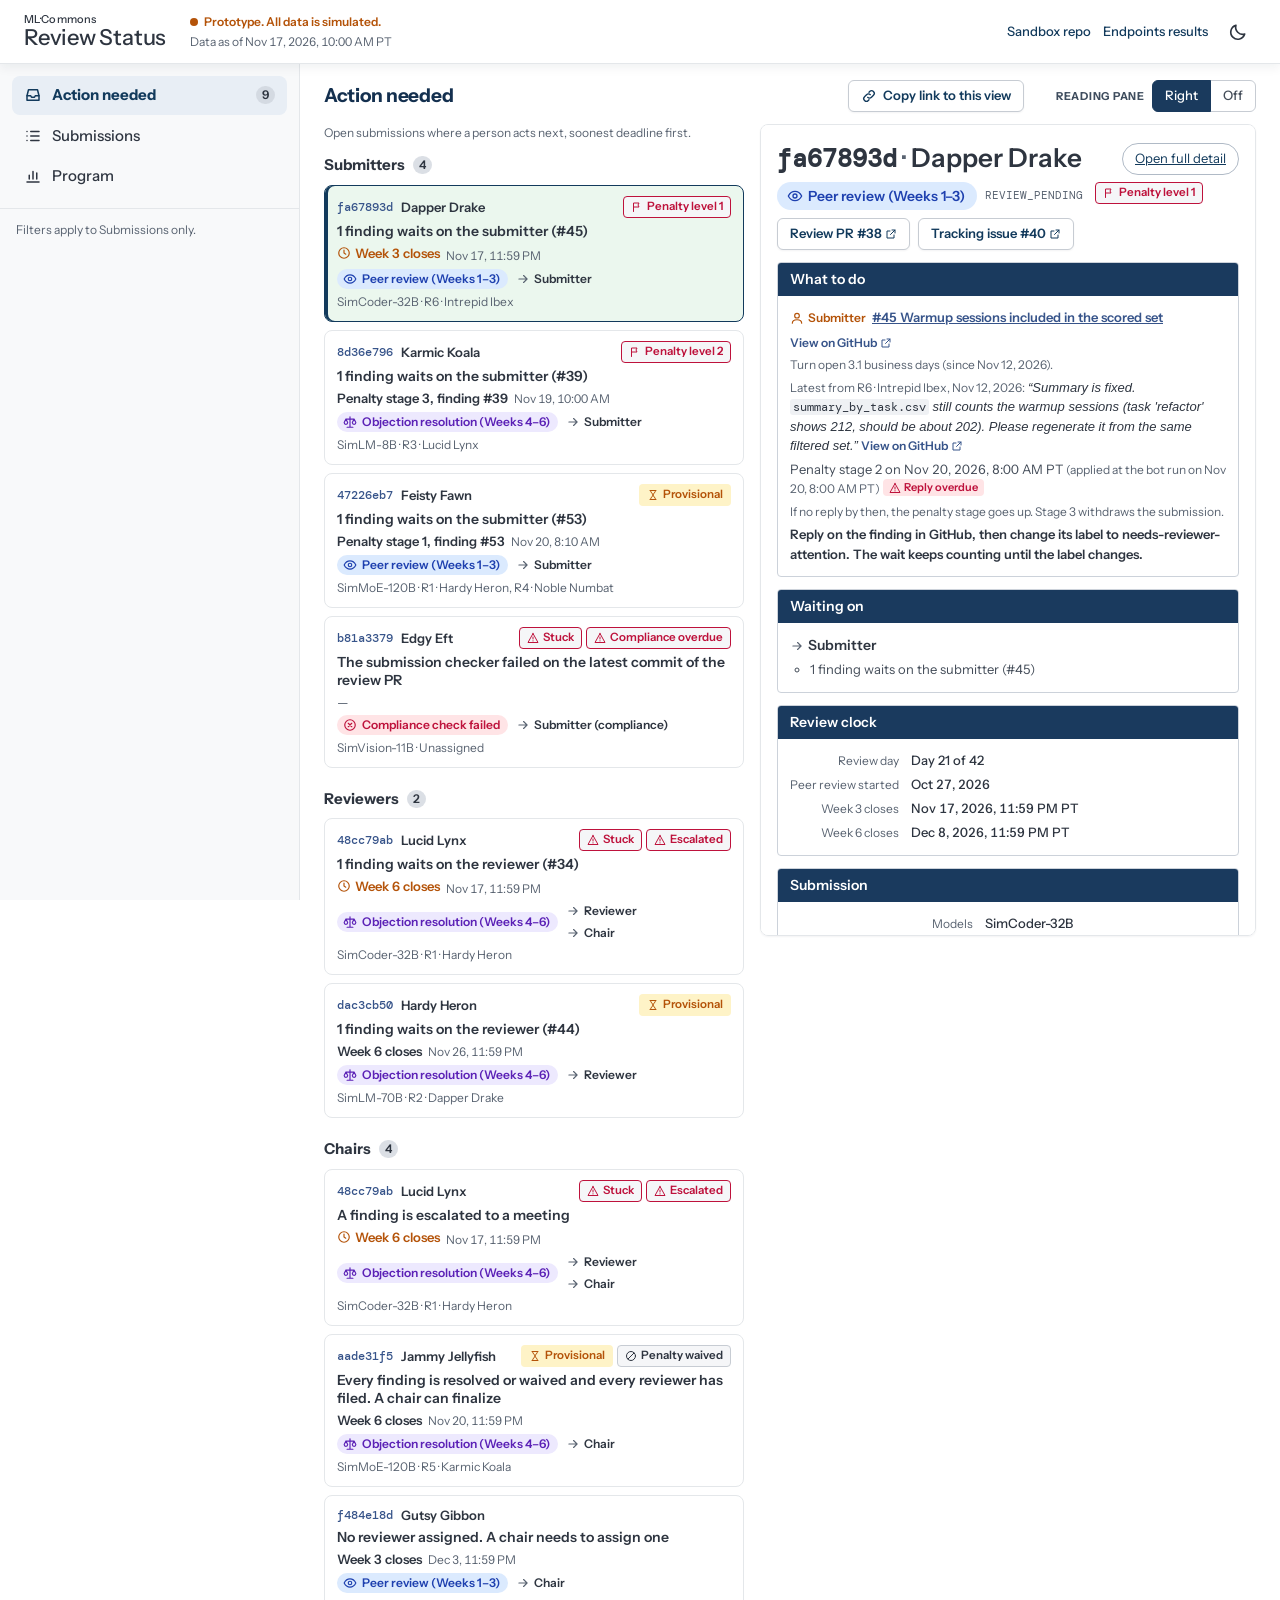
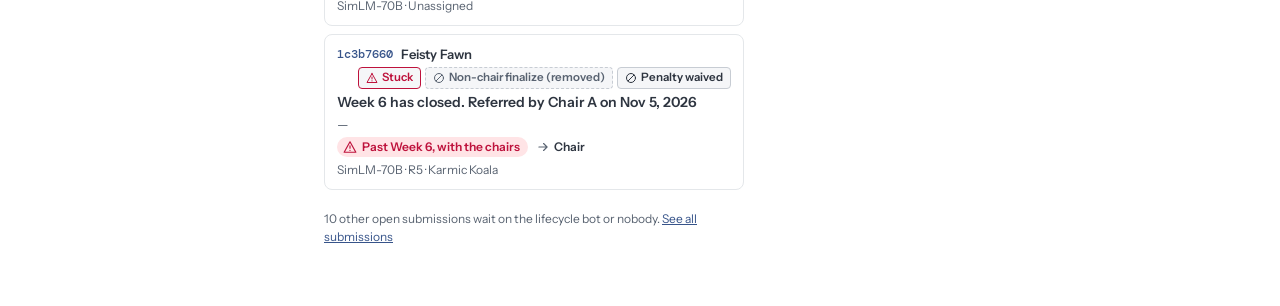
==== commit 17c5cd40: "Pages and reading pane: Action needed, Submissions, Program in the left panel Rows open in a reading" ====
--- a/docs/status.html
+++ b/docs/status.html
@@ -28,8 +28,8 @@
       if (n) n.hidden = false;
     });
   </script>
-  <link rel="stylesheet" href="v/60988ebf8c/styles.css">
-  <script type="module" src="v/60988ebf8c/js/app.js"></script>
+  <link rel="stylesheet" href="v/e979d36c9a/styles.css">
+  <script type="module" src="v/e979d36c9a/js/app.js"></script>
 </head>
 <body>
   <script>
@@ -62,15 +62,17 @@
   <p id="load-status" class="load-status" role="status"></p>
 
   <div class="app">
-    <aside id="filters" class="sidebar" aria-label="Filters" data-copy-attr="aria-label:filters.title">
+    <aside id="filters" class="sidebar" aria-label="Pages and filters">
+      <nav class="side-nav" id="side-nav" aria-label="Pages" data-copy-attr="aria-label:views.nav"></nav>
       <div id="filters-body"></div>
     </aside>
     <div id="backdrop" class="backdrop" hidden></div>
 
     <main id="main" class="main" tabindex="-1">
       <div id="list-view">
+        <nav class="view-tabs" id="view-tabs" aria-label="Pages" data-copy-attr="aria-label:views.nav"></nav>
         <div class="title-row">
-          <h1 class="view-heading"><span data-copy="app.suite">Endpoints</span> › <span data-copy="app.brandBottom">Review Status</span></h1>
+          <h1 class="view-heading" id="view-heading"></h1>
           <form id="search-form" class="search" role="search">
             <label for="search" class="sr-only" data-copy="filters.search">Search</label>
             <input id="search" type="search" class="field-control" autocomplete="off" data-copy-attr="placeholder:filters.searchPlaceholder" aria-describedby="search-help">
@@ -85,17 +87,23 @@
             <span data-copy="app.copyLink">Copy link to this view</span>
           </button>
           <span id="copy-link-status" class="meta" role="status"></span>
+          <span id="pane-slot" class="pane-slot"></span>
         </div>
-        <div id="program-top"></div>
-        <div id="metrics"></div>
-        <div id="stages"></div>
-        <div id="program-bottom"></div>
-        <div class="toolbar">
-          <div id="groupbar"></div>
-          <div id="chips" class="chips"></div>
+        <div id="view-action" class="split" hidden></div>
+        <div id="view-program" hidden>
+          <div id="program-top"></div>
+          <div id="metrics"></div>
+          <div id="stages"></div>
+          <div id="program-bottom"></div>
         </div>
-        <div id="search-note"></div>
-        <div id="list"></div>
+        <div id="view-list" hidden>
+          <div class="toolbar">
+            <div id="groupbar"></div>
+            <div id="chips" class="chips"></div>
+          </div>
+          <div id="search-note"></div>
+          <div id="list"></div>
+        </div>
       </div>
       <div id="detail-view" hidden></div>
     </main>
--- a/docs/v/e979d36c9a/styles.css
+++ b/docs/v/e979d36c9a/styles.css
@@ -0,0 +1,996 @@
+/* Endpoints review status page. Tokens follow the Endpoints results visualizer (see DESIGN.md). */
+
+:root {
+  --font: 'Instrument Sans', -apple-system, BlinkMacSystemFont, 'Segoe UI', Roboto, 'Helvetica Neue', Arial, sans-serif;
+  --mono: 'DM Mono', ui-monospace, SFMono-Regular, Menlo, Consolas, monospace;
+
+  --bg: #ffffff;
+  --bg-band: #f5f6f8;
+  --bg-status: #eef1f4;
+  --bg-card: #ffffff;
+  --bg-sidebar: #f8f9fa;
+  --bg-hover: rgba(204, 235, 212, 0.25);
+  --bg-selected: rgba(204, 235, 212, 0.4);
+  --line: #e4e7ea;
+  --line-table: #ccd2da;
+  --line-row: #e7eaef;
+  --line-control: #c7ccd3;
+  --text: #434c58;
+  --text-strong: #2e3540;
+  --text-label: #3f4d5e;
+  --text-muted: #596371;
+  --text-th: #5d6775;
+  --navy: #14304f;
+  --navy-ui: #123a5c;
+  --navy-card: #1a3a5e;
+  --nav-pill: #e8eef5;
+  --mint: #ccebd4;
+  --action: #009966;
+  --action-text: #007a52;
+  --focus: rgba(0, 153, 102, 0.45);
+  --link: #37548a;
+  --link-hover: #2b416b;
+  --kbd-bg: #eff1f4;
+  --warn: #be123c;
+  --warn-bg: #ffe4e6;
+  --soon: #b45309;
+  --shadow-overlay: 0 12px 28px -8px rgb(15 23 42 / 0.22), 0 2px 6px 0 rgb(15 23 42 / 0.08);
+  --shadow-raised: 0 1px 2px 0 rgb(15 23 42 / 0.05);
+
+  /* stage tones: fg / bg */
+  --slate-fg: #434c58; --slate-bg: #e7eaef;
+  --blue-fg: #1e40af; --blue-bg: #dbeafe;
+  --violet-fg: #5b21b6; --violet-bg: #ede9fe;
+  --rose-fg: #be123c; --rose-bg: #ffe4e6;
+  --teal-fg: #0f766e; --teal-bg: #ccfbf1;
+  --green-fg: #15803d; --green-bg: #dcfce7;
+  --amber-fg: #b45309; --amber-bg: #fef3c7;
+  --closed-fg: #596371;
+
+  /* review-phase bar: ordinal blue ramp + critical (validated with the dataviz palette checker) */
+  --phase-1: #86b6ef; --phase-2: #1c5cab; --phase-crit: #d03b3b;
+
+  --header-h: 64px;
+  --sidebar-w: 300px;
+  --radius-control: 6px;
+  --radius-card: 4px;
+  --radius-panel: 8px;
+  color-scheme: light;
+}
+
+@media (prefers-color-scheme: dark) {
+  :root:not([data-theme="light"]) { /* only used before app.js sets the class */ }
+}
+html.dark {
+  --bg: #1a2028;
+  --bg-band: #202833;
+  --bg-status: #262e3b;
+  --bg-card: #2e3540;
+  --bg-sidebar: #14181f;
+  --bg-hover: rgba(204, 235, 212, 0.06);
+  --bg-selected: #283437;
+  --line: #434c58;
+  --line-table: #434c58;
+  --line-row: #2e3540;
+  --line-control: #434c58;
+  --text: #acb4bf;
+  --text-strong: #ffffff;
+  --text-label: #acb4bf;
+  --text-muted: #a3acb8;
+  --text-th: #acb4bf;
+  --navy: #ffffff;
+  --navy-ui: #ffffff;
+  --navy-card: #566467;
+  --nav-pill: #434c58;
+  --action-text: #34d399;
+  --link: #bed3fb;
+  --link-hover: #d7e4ff;
+  --kbd-bg: #2e3540;
+  --warn: #fda4af;
+  --warn-bg: #3b1820;
+  --soon: #f1c281;
+
+  --slate-fg: #ccd2da; --slate-bg: #2e3540;
+  --blue-fg: #bed3fb; --blue-bg: #1c2b4a;
+  --violet-fg: #ddd6fe; --violet-bg: #2e2550;
+  --rose-fg: #fda4af; --rose-bg: #3b1820;
+  --teal-fg: #99f6e4; --teal-bg: #12332f;
+  --green-fg: #86efac; --green-bg: #14321f;
+  --amber-fg: #f1c281; --amber-bg: #302818;
+  --closed-fg: #9099a5;
+  --phase-1: #2a78d6; --phase-2: #9ec5f4; --phase-crit: #d03b3b;
+  color-scheme: dark;
+}
+
+* { box-sizing: border-box; }
+html { background: var(--bg); }
+body {
+  margin: 0; background: var(--bg); color: var(--text); font-family: var(--font);
+  font-size: 14px; line-height: 1.5; font-optical-sizing: auto; -webkit-font-smoothing: antialiased;
+}
+h1, h2, h3, h4 { margin: 0; font-weight: 600; color: var(--text-strong); }
+p { margin: 0; }
+a { color: var(--link); }
+a:hover { color: var(--link-hover); }
+button { font: inherit; color: inherit; }
+.num, time { font-variant-numeric: tabular-nums; }
+.mcard-value .num { font-variant-numeric: normal; }
+.mono { font-family: var(--mono); font-size: 0.95em; }
+.muted { color: var(--text-muted); }
+.meta { font-size: 12px; line-height: 18px; color: var(--text-muted); }
+.micro { font-size: 11px; line-height: 16px; font-weight: 700; letter-spacing: 0.07em; text-transform: uppercase; color: var(--text-label); }
+.block { display: block; }
+.nw { white-space: nowrap; }
+.sr-only { position: absolute; left: 0; top: 0; width: 1px; height: 1px; padding: 0; margin: -1px; overflow: hidden; clip: rect(0 0 0 0); white-space: nowrap; border: 0; }
+.icon { width: 16px; height: 16px; flex: none; vertical-align: -3px; }
+[hidden] { display: none !important; }
+:focus-visible { outline: 2px solid var(--action); outline-offset: 2px; border-radius: 3px; }
+.skip { position: absolute; left: 8px; top: -40px; background: var(--navy-ui); color: #fff; padding: 6px 10px; border-radius: 6px; z-index: 100; }
+html.dark .skip { color: #1a2028; }
+.skip:focus { top: 8px; }
+
+/* ---------------------------------------------------------------- header */
+.site-header {
+  position: sticky; top: 0; z-index: 40; min-height: var(--header-h); display: flex; align-items: center; gap: 12px 24px;
+  flex-wrap: wrap; padding: 8px 24px; background: var(--bg); border-bottom: 1px solid var(--line);
+  box-shadow: 0 4px 10px rgba(16, 32, 48, 0.06);
+}
+.brand { display: flex; flex-direction: column; line-height: 1; color: var(--text-strong); }
+.brand-top { font-size: 11px; font-weight: 500; letter-spacing: 0.01em; }
+.brand-bottom { font-size: 22px; font-weight: 500; letter-spacing: -0.01em; margin-top: 2px; }
+.proto { display: flex; flex-direction: column; gap: 2px; font-size: 12px; }
+.proto-note { display: inline-flex; align-items: center; gap: 6px; color: var(--amber-fg); font-weight: 600; }
+.proto-dot { width: 8px; height: 8px; border-radius: 50%; background: var(--amber-fg); }
+.as-of { color: var(--text-muted); }
+.header-links { display: flex; align-items: center; gap: 12px; margin-left: auto; }
+.hlink { font-size: 13px; font-weight: 500; color: var(--navy-ui); text-decoration: none; }
+.hlink:hover { text-decoration: underline; color: var(--navy-ui); }
+
+/* ---------------------------------------------------------------- controls */
+.field-label { display: flex; align-items: center; gap: 6px; font-size: 11px; line-height: 16px; font-weight: 700; letter-spacing: 0.025em; text-transform: uppercase; color: var(--text-label); margin: 0 0 6px; }
+.field-label.inline { display: inline-flex; margin: 0; }
+.field-control {
+  height: 36px; padding: 0 10px; border: 1px solid var(--line-control); border-radius: var(--radius-control);
+  background: var(--bg); color: var(--text-strong); font: inherit; font-size: 13px;
+}
+.field-control.sm { height: 32px; }
+.field-control.narrow { width: 72px; }
+.field-control:focus { outline: none; border-color: var(--action); box-shadow: 0 0 0 2px rgba(0, 153, 102, 0.2); }
+.field-control:disabled { opacity: 0.5; cursor: not-allowed; }
+html.dark .field-control { background: #2e3540; }
+.count-pill { display: inline-flex; align-items: center; justify-content: center; min-width: 18px; height: 18px; padding: 0 6px; border-radius: 999px; background: rgba(204, 210, 218, 0.7); color: var(--text-strong); font-size: 12px; font-weight: 600; }
+.count-pill:empty { display: none; }
+html.dark .count-pill { background: #2e3540; color: #ccd2da; }
+.btn-quiet {
+  display: inline-flex; align-items: center; gap: 6px; height: 32px; padding: 0 12px; border: 1px solid var(--line-control);
+  border-radius: var(--radius-control); background: var(--bg); color: var(--navy-ui); font-size: 13px; font-weight: 600;
+  cursor: pointer; box-shadow: var(--shadow-raised); text-decoration: none; white-space: nowrap;
+}
+.btn-quiet:hover { border-color: var(--action); color: var(--action-text); }
+html.dark .btn-quiet { background: #2e3540; color: #e4e8ee; }
+.btn-link { background: none; border: 0; padding: 0; color: var(--link); font-weight: 600; font-size: 13px; cursor: pointer; text-decoration: underline; text-underline-offset: 2px; }
+.btn-pill {
+  display: inline-flex; align-items: center; gap: 6px; height: 32px; padding: 0 12px; border: 1px solid rgba(31, 58, 92, 0.35);
+  border-radius: 999px; background: transparent; color: var(--navy-ui); font-size: 13px; cursor: pointer;
+}
+.btn-pill[aria-expanded="true"] { background: var(--navy-ui); color: #fff; border-color: var(--navy-ui); }
+html.dark .btn-pill { border-color: #737d8b; }
+html.dark .btn-pill[aria-expanded="true"] { background: #3a618d; border-color: #3a618d; color: #fff; }
+.btn-pill .count-pill { background: rgba(255, 255, 255, 0.85); color: var(--navy-ui); }
+.icon-btn { display: inline-flex; align-items: center; justify-content: center; width: 36px; height: 36px; border: 0; border-radius: 8px; background: transparent; color: var(--text-strong); cursor: pointer; }
+.icon-btn:hover { background: var(--bg-status); }
+.icon-btn.xs { width: 24px; height: 24px; border-radius: 4px; }
+.icon-btn.xs .icon { width: 14px; height: 14px; }
+.icon-btn:disabled { opacity: 0.35; cursor: not-allowed; }
+.icon-btn .icon { width: 20px; height: 20px; }
+.seg-group { display: inline-flex; align-items: center; flex-wrap: wrap; }
+.seg-label { margin-right: 8px; }
+.seg-btn {
+  height: 32px; padding: 0 12px; border: 1px solid var(--line-control); margin-left: -1px; background: var(--bg);
+  color: var(--text); font-size: 13px; font-weight: 500; cursor: pointer;
+}
+.seg-btn:first-of-type { border-radius: 6px 0 0 6px; }
+.seg-btn:last-of-type { border-radius: 0 6px 6px 0; }
+.seg-btn[aria-pressed="true"], .seg-btn[aria-selected="true"] { background: #1a3a5d; border-color: #1a3a5d; color: #fff; position: relative; }
+html.dark .seg-btn { background: #2e3540; }
+html.dark .seg-btn[aria-pressed="true"], html.dark .seg-btn[aria-selected="true"] { background: #3a618d; border-color: #3a618d; }
+kbd { font-family: var(--mono); font-size: 11px; background: var(--kbd-bg); border-radius: 4px; padding: 1px 6px; box-shadow: inset 0 -1px 0 var(--line-control); color: var(--text); }
+
+/* ---------------------------------------------------------------- notes */
+.notes { padding: 0 24px; }
+.note { display: flex; align-items: center; gap: 8px; margin: 8px 0; padding: 8px 12px; border: 1px solid var(--line); border-radius: var(--radius-panel); background: var(--bg-band); font-size: 13px; }
+.note > span { flex: 1; }
+.note.warnings { display: block; }
+.note.warnings summary { cursor: pointer; display: flex; gap: 8px; align-items: center; }
+.note.warnings ul { margin: 6px 0 0 24px; padding: 0; }
+.load-status { padding: 24px; }
+.load-status:empty { display: none; }
+.load-status.error { color: var(--warn); }
+
+/* ---------------------------------------------------------------- layout */
+.app { display: grid; grid-template-columns: var(--sidebar-w) minmax(0, 1fr); align-items: start; }
+body.filters-hidden .app, body.in-detail .app { grid-template-columns: minmax(0, 1fr); }
+body.filters-hidden .sidebar, body.in-detail .sidebar { display: none; }
+.sidebar {
+  position: sticky; top: var(--header-h); height: calc(100vh - var(--header-h)); overflow-y: auto;
+  background: var(--bg-sidebar); border-right: 1px solid var(--line); padding: 0 0 24px;
+}
+.main { min-width: 0; padding: 16px 24px 48px; }
+.main:focus { outline: none; }
+.backdrop { position: fixed; inset: 0; background: rgba(0, 0, 0, 0.4); z-index: 44; }
+.only-drawer { display: none; }
+.only-wide { display: inline-flex; }
+#hide-filters { color: var(--text-muted); }
+#hide-filters:hover { color: var(--text-strong); }
+
+.title-row { display: flex; align-items: center; gap: 12px 16px; flex-wrap: wrap; margin-bottom: 12px; }
+.view-heading { font-size: 19px; font-weight: 700; letter-spacing: -0.015em; color: var(--navy); line-height: 1.375; }
+.search { flex: 1; min-width: 200px; max-width: 420px; margin-left: auto; }
+.search .field-control { width: 100%; }
+
+/* ---------------------------------------------------------------- pages and reading pane */
+/* Left panel: the three pages on top, filters below (filters only on Submissions). */
+.side-nav { display: flex; flex-direction: column; gap: 2px; padding: 12px; border-bottom: 1px solid var(--line); }
+.nav-item { display: flex; align-items: center; gap: 10px; padding: 8px 12px; border-radius: var(--radius-panel); color: var(--text-strong); text-decoration: none; font-size: 15px; font-weight: 500; }
+.nav-item .icon { width: 18px; height: 18px; flex: none; }
+.nav-item:hover { background: var(--bg-status); }
+.nav-item[aria-current="page"] { background: var(--nav-pill); color: var(--navy-ui); font-weight: 700; }
+.nav-item .count-pill { margin-left: auto; }
+.side-note { padding: 12px 16px; margin: 0; }
+/* The same pages as tabs, when the left panel is hidden or a drawer. */
+.view-tabs { display: none; gap: 4px; flex-wrap: wrap; margin-bottom: 12px; }
+.view-tabs .nav-item { padding: 6px 12px; font-size: 14px; border: 1px solid var(--line-control); }
+body.filters-hidden .view-tabs { display: flex; }
+.view-note { margin: 0 0 12px; }
+
+.pane-slot:empty { display: none; }
+/* Without the search box (Action needed, Program) the title-row controls sit at the right. */
+body:not([data-page="list"]) .copy-link { margin-left: auto; }
+.split-body { display: grid; grid-template-columns: minmax(340px, 420px) minmax(0, 1fr); gap: 16px; align-items: start; }
+.split-list { min-width: 0; }
+.pane {
+  position: sticky; top: calc(var(--header-h) + 12px); max-height: calc(100vh - var(--header-h) - 24px); overflow-y: auto; min-width: 0;
+  padding: 16px; border: 1px solid var(--line); border-radius: var(--radius-panel); background: var(--bg-card); box-shadow: var(--shadow-raised);
+}
+.pane-head .detail-head-row { align-items: center; }
+.pane-head .detail-title:focus { outline: none; }
+.pane-head .detail-links { margin-top: 8px; }
+.pane-cards { display: grid; gap: 12px; margin-top: 12px; }
+
+/* Compact rows. Beside the pane they form one column; with the pane off they fill the width. */
+.crows { list-style: none; margin: 0; padding: 0; display: grid; gap: 8px; }
+.split-list:only-child .crows { grid-template-columns: repeat(auto-fill, minmax(340px, 1fr)); }
+.crow-link {
+  display: grid; gap: 4px; padding: 10px 12px; border: 1px solid var(--line); border-radius: var(--radius-panel);
+  background: var(--bg-card); color: var(--text); text-decoration: none; font-size: 13px; line-height: 18px;
+}
+.crow-link:hover { border-color: var(--line-control); background: var(--bg-hover); }
+.crow-link:focus-visible { outline: 2px solid var(--focus); outline-offset: 1px; }
+.crow.sel .crow-link { border-color: var(--navy-ui); box-shadow: inset 3px 0 0 var(--navy-ui); background: var(--bg-selected); }
+.crow-top { display: flex; align-items: center; flex-wrap: wrap; gap: 4px 8px; }
+.crow-id { color: var(--link); font-weight: 500; }
+.crow-org { color: var(--text-strong); font-weight: 600; }
+.crow-top .flags { margin-left: auto; }
+.crow-step { color: var(--text-strong); font-size: 14px; font-weight: 600; }
+.crow-due .meta.block { display: inline; margin-left: 6px; }
+.crow-meta { display: flex; align-items: center; flex-wrap: wrap; gap: 4px 8px; }
+.agroup { margin-bottom: 20px; }
+.agroup-h { display: flex; align-items: center; gap: 8px; margin: 0 0 8px; font-size: 15px; font-weight: 700; color: var(--text-strong); }
+
+/* ---------------------------------------------------------------- sidebar */
+.sidebar-head { display: flex; align-items: center; gap: 8px; padding: 12px 16px; border-bottom: 1px solid var(--line); position: sticky; top: 0; background: var(--bg-sidebar); z-index: 1; }
+.sidebar-head h2 { flex: 1; }
+.fsection { border-bottom: 1px solid var(--line); }
+.fsection-title { list-style: none; display: flex; align-items: center; gap: 6px; padding: 12px 16px; cursor: pointer; font-size: 13px; font-weight: 700; text-transform: uppercase; letter-spacing: 0.05em; color: var(--action-text); }
+.fsection-title::-webkit-details-marker { display: none; }
+.fsection[open] > .fsection-title .chev { transform: rotate(90deg); }
+.fsection-title .chev { transition: transform 150ms; width: 14px; height: 14px; }
+.fsection-body { padding: 0 16px 12px; }
+.fgroup { border: 0; padding: 0; margin: 0 0 14px; min-width: 0; }
+.fgroup legend { padding: 0; }
+.checks { list-style: none; margin: 0; padding: 0; }
+.checks li { margin: 0; }
+.checks label, .toggle { display: flex; align-items: flex-start; gap: 8px; padding: 3px 0; font-size: 13px; cursor: pointer; color: var(--text-strong); }
+.checks input, .toggle input { accent-color: var(--action); width: 16px; height: 16px; margin: 2px 0 0; flex: none; }
+.checks.nested { padding-left: 24px; }
+.status-row { font-weight: 600; }
+.db-status { font-family: var(--mono); font-size: 10.5px; color: var(--text-muted); letter-spacing: 0; margin-left: 4px; }
+.status-row .db-status, .checks .db-status { margin-left: auto; padding-left: 6px; }
+.toggle { margin: 4px 0 10px; }
+.inline-field { display: flex; align-items: center; gap: 8px; margin-top: 6px; }
+.date-pair { display: grid; grid-template-columns: 1fr 1fr; gap: 8px; }
+.date-pair label { display: flex; flex-direction: column; gap: 2px; }
+.date-pair .field-control { width: 100%; min-width: 0; padding: 0 4px; font-size: 12px; }
+.date-pair label { min-width: 0; }
+
+/* ---------------------------------------------------------------- program metrics (draft) */
+/* One 12-column grid; each tile sets its span. Three numbers, then the chart (8) beside coverage (4). */
+.program { margin-bottom: 16px; }
+#program-bottom .program { margin-top: 4px; }
+.program-place { margin-left: auto; }
+.pgrid { display: grid; grid-template-columns: repeat(12, minmax(0, 1fr)); gap: 12px; }
+.pgrid > .pstat { grid-column: span 4; gap: 4px; }
+.pgrid > .pchart-card { grid-column: span 8; }
+.pgrid > .pcover-card { grid-column: span 4; }
+.pcard-head { display: flex; align-items: center; justify-content: space-between; flex-wrap: wrap; gap: 8px 12px; }
+.pchart { list-style: none; margin: 0; padding: 0; display: flex; align-items: stretch; height: 188px; }
+.pcol { flex: 1 1 0; min-width: 0; display: flex; flex-direction: column; align-items: center; }
+.pval { font-size: 12px; line-height: 16px; font-weight: 600; color: var(--text-strong); margin-bottom: 2px; }
+/* padding-top leaves room for the count above the tallest column; heights resolve against the rest. */
+.pbar-track { flex: 1; width: 100%; padding-top: 18px; display: flex; flex-direction: column; align-items: center; justify-content: flex-end; border-bottom: 1px solid var(--line-table); }
+.pbar { display: block; width: min(calc(100% - 2px), 40px); background: var(--phase-2); border-radius: 4px 4px 0 0; }
+.plab { font-size: 11px; line-height: 16px; color: var(--text-muted); padding-top: 4px; white-space: nowrap; }
+.pmodels { list-style: none; margin: 0; padding: 0; display: flex; flex-direction: column; gap: 10px; }
+.pmodel { display: grid; grid-template-columns: minmax(0, 1fr) auto; gap: 4px 8px; font-size: 13px; line-height: 18px; }
+.pmodel-name { color: var(--text); overflow-wrap: anywhere; }
+.pmodel-n { color: var(--text-strong); font-weight: 600; text-align: right; }
+.pmodel-track { grid-column: 1 / -1; grid-row: 2; height: 8px; border-radius: 4px; background: var(--bg-status); overflow: hidden; }
+.pmodel-bar { display: block; height: 100%; background: var(--phase-2); border-radius: 4px; }
+.pdetail summary { cursor: pointer; font-size: 13px; font-weight: 600; color: var(--link); }
+.pdetail .meta { display: block; margin: 6px 0; }
+.pheat-wrap { overflow-x: auto; }
+.pheat { border-collapse: separate; border-spacing: 3px; font-size: 12px; line-height: 14px; }
+.pheat th { font-weight: 500; text-align: left; color: var(--text); white-space: nowrap; padding-right: 6px; }
+.pheat td { padding: 0; }
+.pdot { display: block; width: 12px; height: 12px; border-radius: 2px; border: 1px solid var(--line-control); }
+.pdot.on { background: var(--phase-2); border-color: var(--phase-2); }
+@media (max-width: 1100px) {
+  .pgrid > .pchart-card, .pgrid > .pcover-card { grid-column: span 12; }
+}
+@media (max-width: 640px) {
+  .pgrid > .pstat { grid-column: span 12; }
+  .program-place { margin-left: 0; }
+}
+
+/* ---------------------------------------------------------------- metrics */
+.metrics { margin-bottom: 12px; }
+.metrics-head { display: flex; align-items: center; flex-wrap: wrap; gap: 8px 16px; margin-bottom: 8px; }
+.mresp { grid-column: span 2; display: grid; grid-template-columns: repeat(2, minmax(0, 1fr)); gap: 8px 12px; align-content: start; }
+.mresp-head { grid-column: 1 / -1; display: flex; align-items: center; justify-content: space-between; flex-wrap: wrap; gap: 4px 12px; }
+.mresp-head .meta { flex-basis: 100%; }
+/* Metric cards: a title, one large number, at most one supporting line, then an optional
+   phase bar or breakdown list. Modelled on stat panels (DESIGN.md references 5, 12). */
+.mcards { display: grid; grid-template-columns: repeat(auto-fit, minmax(220px, 1fr)); gap: 12px; }
+.mcards-more { margin-top: 12px; grid-template-columns: repeat(auto-fill, minmax(200px, 1fr)); }
+.mcard {
+  display: flex; flex-direction: column; gap: 10px; min-width: 0;
+  padding: 16px; border: 1px solid var(--line); border-radius: var(--radius-panel);
+  background: var(--bg-card); box-shadow: var(--shadow-raised);
+}
+.mcard-main {
+  display: flex; flex-direction: column; align-items: flex-start; gap: 6px;
+}
+.mcard-title { font-size: 15px; line-height: 20px; font-weight: 600; color: var(--text-strong); }
+.period-pill {
+  font-size: 12px; line-height: 16px; padding: 1px 8px;
+  border: 1px solid var(--line-control); border-radius: 999px; color: var(--text-muted);
+}
+.mcard-value { display: flex; align-items: baseline; gap: 6px; margin-top: 4px; color: var(--text-strong); }
+.mcard-value .num { font-size: 36px; line-height: 40px; font-weight: 600; letter-spacing: -0.01em; }
+.mcard-value .unit { font-size: 15px; color: var(--text-muted); }
+.mcard.warn .mcard-value { color: var(--warn); }
+.mcard-warn { width: 22px; height: 22px; align-self: center; }
+.mcard-caption { font-size: 12px; line-height: 16px; color: var(--text-muted); }
+.mcard-line { margin: 0; font-size: 13px; line-height: 18px; color: var(--text); }
+.mcards-more .mcard-value .num { font-size: 28px; line-height: 32px; }
+
+.alert-chip {
+  display: inline-flex; align-items: center; gap: 4px; align-self: flex-start;
+  font-size: 12px; line-height: 16px; font-weight: 600; padding: 3px 10px 3px 8px; border-radius: 999px;
+  color: var(--warn); background: var(--warn-bg);
+}
+.alert-chip .icon { width: 14px; height: 14px; }
+
+/* Thin segmented bar: 8px, rounded ends, 2px gaps between parts. */
+.phasebar { display: flex; gap: 2px; height: 8px; }
+.phasebar .seg { min-width: 4px; border-radius: 999px; }
+.p1 { background: var(--phase-1); }
+.p2 { background: var(--phase-2); }
+.p3 { background: var(--phase-crit); }
+
+.legend { list-style: none; margin: 0; padding: 0; display: flex; flex-direction: column; gap: 2px; }
+.legend-item {
+  display: flex; align-items: center; gap: 8px;
+  padding: 3px 0; font-size: 13px; line-height: 18px; color: var(--text);
+}
+.legend-item b { margin-left: auto; font-weight: 600; color: var(--text-strong); font-variant-numeric: tabular-nums; }
+.legend .dot { flex: none; width: 8px; height: 8px; border-radius: 50%; }
+
+/* "More metrics": compact rows in a grid. */
+.mrows {
+  display: grid; grid-template-columns: repeat(auto-fill, minmax(260px, 1fr)); column-gap: 24px;
+  margin-top: 12px; padding: 4px 16px; border: 1px solid var(--line); border-radius: var(--radius-panel); background: var(--bg-card);
+}
+.mrows[hidden] { display: none; }
+.mrow {
+  display: flex; align-items: center; gap: 12px;
+  padding: 10px 0; border-bottom: 1px solid var(--line-row);
+}
+.mrow-text { display: flex; flex-direction: column; min-width: 0; }
+.mrow-name { font-size: 13px; line-height: 18px; font-weight: 600; color: var(--text-strong); }
+.mrow-sub { font-size: 12px; line-height: 16px; color: var(--text-muted); }
+.mrow-value { margin-left: auto; display: flex; align-items: baseline; gap: 4px; white-space: nowrap; color: var(--text-strong); }
+.mrow-value .num { font-size: 20px; line-height: 24px; font-weight: 600; font-variant-numeric: normal; }
+.mrow-value .unit { font-size: 12px; color: var(--text-muted); }
+.mrow.warn .mrow-value { color: var(--warn); }
+.mrow-warn { width: 16px; height: 16px; align-self: center; }
+
+/* Status counts (M7): one row of plain counts, display only. */
+.sc-pipeline { display: flex; flex-wrap: wrap; gap: 4px 24px; list-style: none; margin: 0; padding: 0; }
+.sc-pipe {
+  display: inline-flex; align-items: baseline; gap: 6px;
+  font-size: 13px; line-height: 18px; color: var(--text);
+}
+.sc-pipe b { font-weight: 600; color: var(--text-strong); }
+.sc-pipe.zero { color: var(--text-muted); }
+.flag.flag-stuck, .flag.flag-penalty { color: var(--warn); border-color: currentColor; }
+.waits { display: flex; flex-direction: column; gap: 2px; }
+.metrics-foot { display: flex; align-items: flex-start; gap: 16px; flex-wrap: wrap; margin-top: 8px; }
+.caveats { font-size: 13px; }
+.caveats summary { cursor: pointer; display: inline-flex; align-items: center; gap: 6px; color: var(--link); font-weight: 600; }
+.caveats ul { margin: 6px 0 0 20px; padding: 0; max-width: 80ch; }
+.defs-title { margin: 12px 0 4px; font-size: 13px; font-weight: 600; color: var(--text-strong); }
+.defs { margin: 0; max-width: 80ch; }
+.defs dt { font-weight: 600; color: var(--text-strong); margin-top: 6px; }
+.defs dd { margin: 0; color: var(--text); }
+.load-error { margin: 16px; padding: 12px 16px; border: 1px solid var(--warn); border-radius: 6px; color: var(--warn); background: var(--warn-bg); font-weight: 600; }
+
+/* ---------------------------------------------------------------- stage counts */
+.stage-counts { display: flex; align-items: center; flex-wrap: wrap; gap: 8px 16px; margin-bottom: 16px; }
+.stage-counts h2 { margin: 0; }
+.sc-row { display: flex; flex-wrap: wrap; gap: 8px 16px; align-items: flex-start; }
+.sc-status { display: flex; flex-direction: column; gap: 4px; }
+.sc-head, .sc-item { display: inline-flex; align-items: center; gap: 6px; border: 1px solid transparent; background: none; padding: 2px 4px; border-radius: 6px; cursor: pointer; text-align: left; }
+.sc-head { font-size: 12px; font-weight: 700; color: var(--text-strong); }
+.sc-head:hover, .sc-item:hover { background: var(--bg-hover); }
+.sc-head[aria-pressed="true"], .sc-item[aria-pressed="true"] { border-color: var(--action); background: var(--bg-selected); }
+.sc-items { display: flex; flex-wrap: wrap; gap: 4px; }
+.sc-item .num { font-weight: 600; color: var(--text-strong); min-width: 1ch; }
+.sc-item.dim { opacity: 0.6; }
+.sc-item.dim .pill { font-style: italic; }
+.sc-total { font-weight: 700; }
+.sc-closed > summary { cursor: pointer; display: inline-flex; gap: 8px; font-size: 12px; font-weight: 700; color: var(--text-strong); padding: 2px 4px; }
+.sc-closed[open] { flex-basis: 100%; }
+
+/* ---------------------------------------------------------------- pills, chips, badges */
+.stage-cell { display: inline-flex; flex-direction: column; align-items: flex-start; gap: 2px; }
+.stage-cell .db-status { margin-left: 0; }
+.pill { display: inline-flex; align-items: center; gap: 5px; border-radius: 999px; font-weight: 600; white-space: nowrap; }
+.pill-sm { font-size: 12px; line-height: 16px; padding: 2px 8px 2px 6px; }
+.pill-sm .icon { width: 14px; height: 14px; }
+.pill-md { font-size: 14px; line-height: 20px; padding: 4px 12px 4px 10px; }
+.tone-slate { color: var(--slate-fg); background: var(--slate-bg); }
+.tone-blue { color: var(--blue-fg); background: var(--blue-bg); }
+.tone-violet { color: var(--violet-fg); background: var(--violet-bg); }
+.tone-rose { color: var(--rose-fg); background: var(--rose-bg); }
+.tone-teal { color: var(--teal-fg); background: var(--teal-bg); }
+.tone-green { color: var(--green-fg); background: var(--green-bg); }
+.tone-closed { color: var(--closed-fg); background: transparent; border: 1px dashed var(--closed-fg); }
+.waits, .flags { display: inline-flex; flex-wrap: wrap; gap: 4px; }
+.wait { display: inline-flex; align-items: center; gap: 4px; font-size: 12px; font-weight: 600; color: var(--text-strong); white-space: nowrap; }
+.wait .icon { width: 14px; height: 14px; color: var(--text-muted); }
+.wait-nobody { color: var(--text-muted); font-weight: 400; }
+/* Flags are one size everywhere: same height, padding, type and radius, and the text never wraps.
+   In the table they stack and fill the column, so a cell's badges line up; in cards they sit in a row. */
+.flag { display: inline-flex; align-items: center; gap: 4px; box-sizing: border-box; height: 22px; max-width: 100%; padding: 0 7px; font-size: 11.5px; line-height: 1; font-weight: 600; border: 1px solid var(--line-control); border-radius: 4px; background: var(--bg-band); color: var(--text-strong); white-space: nowrap; }
+.flag > span { overflow: hidden; text-overflow: ellipsis; }
+.flag .icon { width: 12px; height: 12px; flex: none; }
+.flag-provisional { color: var(--amber-fg); background: var(--amber-bg); border-color: transparent; }
+.flag-escalated, .flag-compliance_overdue, .flag-non_chair_finalize { color: var(--warn); border-color: currentColor; }
+.flag-test { border-style: dashed; }
+.turn { display: inline-flex; align-items: center; gap: 4px; font-size: 12px; font-weight: 600; }
+.turn .icon { width: 14px; height: 14px; }
+.turn-sub { color: var(--amber-fg); }
+.turn-rev { color: var(--blue-fg); }
+.turn-res { color: var(--green-fg); }
+.turn-none { color: var(--warn); }
+.nbadge { display: inline-flex; align-items: center; gap: 3px; font-size: 11px; font-weight: 600; padding: 0 6px; border-radius: 4px; color: var(--warn); background: var(--warn-bg); }
+.nbadge .icon { width: 12px; height: 12px; }
+.badge-rev { display: inline-flex; align-items: center; gap: 2px; margin-left: 6px; font-size: 12px; font-weight: 600; color: var(--blue-fg); background: var(--blue-bg); padding: 0 6px; border-radius: 4px; }
+.badge-rev .icon { width: 12px; height: 12px; }
+.warn-text { color: var(--warn); }
+.warn-text .icon { width: 13px; height: 13px; margin-right: 3px; }
+.role { display: inline-flex; align-items: center; gap: 3px; font-size: 10.5px; font-weight: 600; text-transform: uppercase; letter-spacing: 0.04em; padding: 0 5px; border: 1px solid var(--line-control); border-radius: 4px; color: var(--text-muted); }
+.role .icon { width: 11px; height: 11px; }
+.role-bot { border-style: dashed; }
+.person { font-weight: 600; color: var(--text-strong); }
+.ext { display: inline-flex; align-items: center; gap: 3px; font-weight: 600; text-decoration: none; white-space: nowrap; }
+.ext:hover { text-decoration: underline; }
+.ext-icon { width: 12px; height: 12px; }
+.label-name { font-family: var(--mono); font-size: 12px; padding: 0 5px; border-radius: 4px; background: var(--kbd-bg); color: var(--text-strong); }
+.marker { display: inline-flex; align-items: center; gap: 3px; font-size: 11px; font-weight: 600; padding: 0 6px; border-radius: 4px; border: 1px solid var(--line-control); color: var(--text-strong); }
+.marker .icon { width: 11px; height: 11px; }
+.markers { display: flex; gap: 4px; flex-wrap: wrap; margin: 4px 0; }
+
+/* ---------------------------------------------------------------- toolbar */
+.toolbar { display: flex; flex-direction: column; gap: 8px; padding: 10px 12px; background: var(--bg-status); border: 1px solid var(--line); border-bottom: 0; border-radius: var(--radius-card) var(--radius-card) 0 0; }
+.groupbar { display: flex; align-items: center; flex-wrap: wrap; gap: 8px 16px; }
+.gb-row { display: flex; align-items: center; flex-wrap: wrap; gap: 8px; min-width: 0; }
+.gb-sort { margin-left: auto; }
+.gchips { display: flex; align-items: center; flex-wrap: wrap; gap: 6px; }
+.gchip { display: inline-flex; align-items: center; gap: 2px; height: 32px; padding: 0 2px 0 4px; border: 1px solid var(--line-control); border-radius: 999px; background: var(--bg); font-size: 13px; font-weight: 600; color: var(--text-strong); }
+.gchip-n { display: inline-flex; width: 20px; height: 20px; align-items: center; justify-content: center; border-radius: 50%; background: var(--navy-ui); color: var(--bg); font-size: 11px; margin-right: 4px; }
+.gsep { color: var(--text-muted); }
+.spacer { flex: 1; }
+.chips { display: flex; flex-wrap: wrap; gap: 6px; }
+.chips:empty { display: none; }
+.chip { display: inline-flex; align-items: center; gap: 4px; height: 28px; padding: 0 6px 0 10px; border: 1px solid var(--action); border-radius: 999px; background: var(--bg-selected); color: var(--text-strong); font-size: 12px; font-weight: 600; cursor: pointer; max-width: 100%; }
+.chip span { overflow: hidden; text-overflow: ellipsis; white-space: nowrap; }
+.chip .icon { width: 14px; height: 14px; }
+
+/* ---------------------------------------------------------------- list */
+.list-head { display: flex; align-items: baseline; gap: 12px; padding: 8px 12px; border: 1px solid var(--line); border-top: 0; background: var(--bg-status); }
+.table-wrap { position: relative; border: 1px solid var(--line); border-top: 0; overflow-x: auto; }
+table.data { width: 100%; border-collapse: collapse; font-size: 13px; line-height: 20px; }
+table.data thead th { position: sticky; top: 0; background: var(--bg-band); z-index: 1; text-align: left; font-size: 11px; line-height: 16px; font-weight: 700; letter-spacing: 0.025em; text-transform: uppercase; color: var(--text-th); padding: 10px 12px; border-bottom: 1px solid var(--line-table); white-space: nowrap; }
+.th-sort { background: none; border: 0; padding: 0; font: inherit; color: inherit; text-transform: inherit; letter-spacing: inherit; cursor: pointer; display: inline-flex; align-items: center; gap: 4px; text-decoration: underline dotted; text-underline-offset: 3px; }
+.th-sort:hover { color: var(--action-text); }
+.sort-ic { width: 12px; height: 12px; }
+table.data td { padding: 10px 12px; border-bottom: 1px solid var(--line-row); vertical-align: top; color: var(--text); }
+tr.row:hover td { background: var(--bg-hover); }
+tr.row[data-depth="1"] td:first-child { padding-left: 28px; }
+tr.row[data-depth="2"] td:first-child { padding-left: 44px; }
+tr.row[data-depth="3"] td:first-child { padding-left: 60px; }
+.sub-link { font-weight: 600; color: var(--link); text-decoration: none; font-size: 13.5px; }
+.sub-link:hover { text-decoration: underline; }
+.c-id .block { color: var(--text-strong); }
+.c-id .meta { color: var(--text-muted); }
+.also { font-style: italic; }
+.due-kind { display: inline-flex; align-items: center; gap: 4px; font-weight: 600; color: var(--text-strong); }
+.due-kind.soon { color: var(--soon); }
+.due-kind .icon { width: 14px; height: 14px; }
+.due-fin { font-weight: 600; color: var(--text-strong); }
+.group-row th { padding: 0; text-align: left; background: var(--bg); border-bottom: 1px solid var(--line-row); }
+.group-btn { display: flex; align-items: center; flex-wrap: wrap; gap: 4px 8px; width: 100%; padding: 8px 12px; border: 0; background: transparent; cursor: pointer; text-align: left; font-size: 13px; }
+.group-btn:hover { background: var(--bg-hover); }
+.group-row[data-depth="0"] .group-btn { background: var(--bg-band); }
+.group-row[data-depth="1"] .group-btn { padding-left: 28px; }
+.group-row[data-depth="2"] .group-btn { padding-left: 44px; }
+.group-btn .chev { width: 14px; height: 14px; }
+.group-key { color: var(--text-muted); }
+.group-name { font-weight: 700; color: var(--text-strong); }
+.group-sum { flex-basis: 100%; padding-left: 22px; }
+.empty { padding: 24px; text-align: center; color: var(--text-muted); }
+
+/* ---------------------------------------------------------------- detail */
+.detail-top { display: flex; align-items: center; justify-content: space-between; gap: 12px; margin-bottom: 12px; }
+.btn-back { display: inline-flex; align-items: center; gap: 4px; height: 32px; padding: 0 10px; border: 0; border-radius: 6px; background: var(--kbd-bg); color: var(--text); cursor: pointer; font-size: 14px; }
+.detail-head { margin-bottom: 16px; }
+.detail-title { font-size: 26px; line-height: 34px; font-weight: 600; color: var(--text-strong); }
+.detail-title:focus { outline: none; }
+.detail-title .sep { color: var(--text-muted); }
+.detail-head > p { display: flex; align-items: center; gap: 6px; flex-wrap: wrap; margin-top: 2px; }
+.status-strip { display: flex; align-items: flex-start; gap: 8px 12px; flex-wrap: wrap; margin-top: 10px; }
+.status-strip .stage-cell { flex-direction: row; align-items: center; gap: 8px; }
+.detail-links { display: flex; gap: 8px; flex-wrap: wrap; margin-top: 12px; }
+.cards { display: grid; grid-template-columns: repeat(auto-fill, minmax(320px, 1fr)); gap: 12px; margin-bottom: 16px; align-items: start; }
+.card { border: 1px solid var(--line-table); border-radius: var(--radius-card); background: var(--bg-card); overflow: hidden; }
+.card-title { background: var(--navy-card); color: #fff; font-size: 14px; font-weight: 600; padding: 6px 12px; }
+.card-body { padding: 12px; font-size: 13px; }
+.kv { display: grid; grid-template-columns: minmax(120px, 42%) 1fr; gap: 4px 12px; margin: 0; }
+.kv dt { color: var(--text-muted); text-align: right; font-size: 12px; line-height: 20px; }
+.kv dd { margin: 0; color: var(--text-strong); font-weight: 500; min-width: 0; overflow-wrap: anywhere; }
+.wait-list { list-style: none; margin: 0; padding: 0; display: flex; flex-direction: column; gap: 8px; }
+.wait-list ul { margin: 2px 0 0 20px; padding: 0; color: var(--text); }
+.wait-list .wait { font-size: 14px; }
+table.mini { width: 100%; border-collapse: collapse; font-size: 13px; }
+table.mini th { text-align: left; font-size: 11px; text-transform: uppercase; letter-spacing: 0.025em; color: var(--text-th); padding: 4px 6px; border-bottom: 1px solid var(--line-table); }
+table.mini td { padding: 6px; border-bottom: 1px solid var(--line-row); vertical-align: top; }
+
+.panel-tabs { display: none; margin-bottom: 8px; }
+.panels { display: grid; grid-template-columns: minmax(0, 1fr) minmax(0, 1fr); gap: 12px; align-items: start; }
+.panel { border: 1px solid var(--line-table); border-radius: var(--radius-card); background: var(--bg-card); min-width: 0; }
+.panel-title { display: flex; align-items: center; gap: 8px; background: var(--navy-card); color: #fff; font-size: 14px; padding: 6px 12px; border-radius: 3px 3px 0 0; }
+.panel-title .panel-link { margin-left: auto; color: #fff; font-size: 12px; }
+.panel-body { padding: 12px; }
+.tl-controls { display: flex; flex-wrap: wrap; gap: 8px; align-items: center; justify-content: space-between; margin-bottom: 8px; }
+.tl-types { display: flex; flex-wrap: wrap; gap: 2px 10px; border: 0; margin: 0; padding: 0; font-size: 12px; }
+.tl-types label { display: inline-flex; align-items: center; gap: 4px; cursor: pointer; }
+.tl-types input { accent-color: var(--action); }
+
+.timeline { list-style: none; margin: 0; padding: 0 0 0 4px; position: relative; }
+.timeline::before { content: ''; position: absolute; left: 13px; top: 4px; bottom: 4px; width: 2px; background: var(--line); }
+.ev { position: relative; padding: 6px 0 6px 30px; }
+.ev-head { display: flex; flex-wrap: wrap; align-items: baseline; gap: 2px 6px; font-size: 13px; }
+.ev-ic { position: absolute; left: 0; top: 7px; width: 22px; height: 22px; padding: 3px; border-radius: 50%; background: var(--bg-card); border: 1px solid var(--line-table); color: var(--text-muted); }
+.condensed .ev-ic { border-color: transparent; background: var(--bg-card); }
+.ev-text { flex: 1 1 auto; min-width: 0; }
+.ev-time { font-size: 12px; color: var(--text-muted); white-space: nowrap; }
+.ev-link { font-size: 12px; }
+.ev-msg { color: var(--text); }
+.ev-comment, .ev-review, .ev-body { margin: 4px 0; }
+.ev-comment .md, .ev-review .md, .ev-body .md { margin-top: 4px; padding: 8px 10px; border: 1px solid var(--line-table); border-radius: 6px; background: var(--bg); font-size: 13px; }
+.ev-comment.is-bot .md { border-style: dashed; background: var(--bg-band); }
+.ev-finalized .label-name { background: var(--teal-bg); color: var(--teal-fg); }
+.fin-note { display: inline-flex; align-items: center; gap: 3px; font-size: 12px; font-weight: 600; }
+.fin-note.ok { color: var(--green-fg); }
+.fin-note .icon { width: 12px; height: 12px; }
+.check-failure .ev-ic { color: var(--warn); }
+.check-success .ev-ic { color: var(--green-fg); }
+.check-result { color: var(--text-strong); }
+.check-failure .check-result { color: var(--warn); }
+.from-db { font-size: 10.5px; font-weight: 700; text-transform: uppercase; letter-spacing: 0.05em; color: var(--text-muted); border: 1px solid var(--line-control); border-radius: 4px; padding: 0 4px; }
+.ev-body { padding-left: 30px; }
+.md p, .md ul, .md ol, .md pre, .md blockquote { margin: 0 0 6px; }
+.md > :last-child { margin-bottom: 0; }
+.md pre { overflow-x: auto; background: var(--kbd-bg); padding: 6px 8px; border-radius: 4px; }
+.md code { font-family: var(--mono); font-size: 12px; background: var(--kbd-bg); padding: 0 3px; border-radius: 3px; }
+.md blockquote { border-left: 3px solid var(--line-table); padding-left: 8px; color: var(--text-muted); }
+.md .md-h { font-weight: 700; color: var(--text-strong); }
+.mention { font-weight: 600; color: var(--text-strong); }
+
+.tree { list-style: none; margin: 0; padding: 0; }
+.tree ul { list-style: none; margin: 0; padding: 0 0 0 18px; border-left: 1px solid var(--line); margin-left: 9px; }
+.tnode { outline: none; }
+.tnode-row { display: flex; align-items: flex-start; gap: 4px; padding: 6px 6px 6px 2px; border-radius: 6px; cursor: pointer; border-left: 3px solid transparent; }
+.tnode-row:hover { background: var(--bg-hover); }
+.tnode.selected > .tnode-row { background: var(--bg-selected); border-left-color: var(--action); }
+.tnode:focus-visible > .tnode-row { outline: 2px solid var(--action); outline-offset: 0; }
+.twisty, .twisty-space { width: 18px; height: 20px; flex: none; display: inline-flex; align-items: center; justify-content: center; color: var(--text-muted); }
+.twisty .icon { width: 14px; height: 14px; }
+.tnode-body { flex: 1; min-width: 0; display: flex; flex-wrap: wrap; align-items: baseline; gap: 2px 6px; font-size: 13px; }
+.node-state { display: inline-flex; align-items: center; gap: 3px; font-size: 12px; font-weight: 600; }
+.node-state .icon { width: 14px; height: 14px; }
+.node-state.is-open { color: var(--green-fg); }
+.node-state.is-closed { color: var(--violet-fg); }
+.node-num { color: var(--text-muted); }
+.node-title { font-weight: 600; color: var(--text-strong); }
+.node-meta { display: flex; flex-wrap: wrap; gap: 0 4px; width: 100%; }
+.node-meta .dot { color: var(--text-muted); }
+.node-badges { display: flex; flex-wrap: wrap; gap: 4px; width: 100%; }
+.tag-type { font-weight: 600; color: var(--text-strong); }
+.node-link { flex: none; font-size: 12px; }
+.convo { margin-top: 12px; border-top: 1px solid var(--line); padding-top: 12px; }
+.convo-head { display: flex; align-items: center; gap: 12px; margin-bottom: 8px; }
+.convo-head h3 { flex: 1; }
+.only-narrow { display: none; }
+.band { margin: 8px 0; padding: 4px 8px 4px 6px; border-left: 4px solid var(--amber-fg); background: var(--amber-bg); border-radius: 0 6px 6px 0; }
+.band-reviewer { border-left-color: var(--blue-fg); background: var(--blue-bg); }
+html.dark .band { background: rgba(48, 40, 24, 0.6); }
+html.dark .band-reviewer { background: rgba(28, 43, 74, 0.6); }
+.band-title { display: flex; align-items: center; flex-wrap: wrap; gap: 6px; font-size: 12px; font-weight: 700; color: var(--text-strong); padding: 4px 0; }
+.band-title .icon { width: 14px; height: 14px; }
+.band .timeline::before { background: transparent; }
+
+/* ---------------------------------------------------------------- responsive */
+@media (max-width: 1279px) {
+}
+@media (max-width: 1023px) {
+  .app { grid-template-columns: minmax(0, 1fr); }
+  .sidebar { position: fixed; top: 0; left: 0; bottom: 0; height: 100vh; width: min(320px, 88vw); z-index: 45; transform: translateX(-100%); transition: transform 250ms ease-out; box-shadow: var(--shadow-overlay); }
+  .sidebar.open { transform: none; }
+  body.filters-hidden .sidebar { display: block; }
+  .only-drawer { display: inline-flex; }
+  .only-wide { display: none; }
+  .view-tabs { display: flex; }
+  #open-filters[aria-expanded="true"] { background: transparent; color: var(--navy-ui); border-color: rgba(31, 58, 92, 0.35); }
+}
+@media (max-width: 959px) {
+  .panel-tabs { display: inline-flex; }
+  .panels { grid-template-columns: minmax(0, 1fr); }
+  .panels[data-tab="pr"] #panel-issues, .panels[data-tab="issues"] #panel-pr { display: none; }
+  .only-narrow { display: inline; }
+  #panel-issues[data-convo="1"] .tree-wrap { display: none; }
+  #panel-issues[data-convo="0"] .convo { display: none; }
+  .convo { margin-top: 0; border-top: 0; padding-top: 0; }
+}
+@media (max-width: 760px) {
+  .site-header { padding: 8px 16px; gap: 8px 12px; position: static; }
+  .brand-bottom { font-size: 18px; }
+  .header-links { margin-left: auto; }
+  .hlink { display: none; }
+  .main { padding: 12px 16px 40px; }
+  .notes { padding: 0 16px; }
+  .sidebar { top: 0; }
+  .search { max-width: none; flex-basis: 100%; order: 3; }
+  .mcard-value .num { font-size: 30px; line-height: 34px; }
+  .mcards { grid-template-columns: repeat(2, minmax(0, 1fr)); }
+  .mcard.wide { grid-column: span 2; }
+  .mcard { padding: 14px; }
+  /* Label on its own line, so the three buttons stay on one row down to 320px. */
+  .mresp .seg-group { width: 100%; }
+  .mresp .seg-label { flex-basis: 100%; margin: 0 0 4px; }
+  .kv { grid-template-columns: minmax(0, 40%) 1fr; }
+  .cards { grid-template-columns: minmax(0, 1fr); }
+  .detail-title { font-size: 22px; line-height: 28px; }
+  .kbd-hint { display: none; }
+
+  .list-head, .toolbar { border-radius: 0; }
+  .groupbar .spacer { display: none; }
+}
+/* The list becomes cards when it is too narrow for the table (about 965px of columns),
+   on phones and on mid-width screens with the filters open. Keyed to the list's own width. */
+#list { container: list / inline-size; }
+@container list (max-width: 979px) {
+  /* One hover colour for the whole card, not per cell; flags in a row, as on phones. */
+  table.data tr.row:hover td { background: transparent; }
+  table.data tr.row:hover { background: var(--bg-hover); }
+  table.data td[data-col="flags"] .flags { display: inline-flex; flex-direction: row; flex-wrap: wrap; align-items: center; }
+  .table-wrap { overflow: visible; border: 0; }
+  table.data, table.data tbody { display: block; }
+  table.data thead { display: none; }
+  table.data tr.row { display: grid; grid-template-columns: 1fr 1fr; gap: 6px 12px; padding: 12px; margin: 8px 0; border: 1px solid var(--line-table); border-radius: var(--radius-card); background: var(--bg-card); }
+  table.data tr.row td { display: block; padding: 0; border: 0; min-width: 0; max-width: none; }
+  table.data tr.row td[data-label]::before { content: attr(data-label); display: block; font-size: 10.5px; font-weight: 700; text-transform: uppercase; letter-spacing: 0.04em; color: var(--text-th); }
+  table.data td[data-col="id"], table.data td[data-col="stage"], table.data td[data-col="flags"], table.data td[data-col="links"] { grid-column: 1 / -1; }
+  tr.row[data-depth] td:first-child { padding-left: 0 !important; }
+  tr.row[data-depth="1"], tr.row[data-depth="2"], tr.row[data-depth="3"] { margin-left: 8px !important; }
+  table.data tr.group-row, table.data tr.group-row th { display: block; }
+  table.data tbody > tr:not(.row):not(.group-row) { display: block; }
+  table.data tbody > tr:not(.row):not(.group-row) td { display: block; }
+  .group-row[data-depth="1"] .group-btn, .group-row[data-depth="2"] .group-btn { padding-left: 16px; }
+}
+@media (prefers-reduced-motion: reduce) { * { transition: none !important; } }
+
+/* column sizing for the list at desktop widths */
+@media (min-width: 761px) {
+  table.data td, table.data thead th { padding-left: 10px; padding-right: 10px; }
+  td[data-col="findings"] > span:first-child { white-space: nowrap; }
+  td[data-col="findings"] .meta { white-space: nowrap; font-size: 11.5px; }
+  td[data-col="id"] { min-width: 170px; }
+  td[data-col="due"] { min-width: 130px; }
+  td[data-col="stage"] .pill { white-space: normal; }
+  td[data-col="stage"] { min-width: 160px; max-width: 220px; }
+  td[data-col="flags"] .flags { display: flex; flex-direction: column; align-items: stretch; }
+  td[data-col="links"] { white-space: nowrap; }
+}
+.wait-line { display: block; margin-bottom: 4px; }
+.wait-line:last-child { margin-bottom: 0; }
+.wait-why { font-size: 11.5px; line-height: 15px; }
+@media (min-width: 761px) { td[data-col="wait"] { min-width: 110px; max-width: 200px; } td[data-col="wait"] .wait { white-space: normal; } }
+td[data-col="stage"] .pill { border-radius: 10px; }
+@media (min-width: 761px) {
+  td[data-col="flags"] { min-width: 150px; }
+  td[data-col="rev"] { min-width: 90px; }
+}
+.status-strip .stage-cell { flex-wrap: wrap; max-width: 100%; }
+.status-strip .pill { white-space: normal; }
+
+/* ---- Round 1 (D10–D26) ---- */
+.only-phone { display: none; }
+.hdr-links { display: flex; align-items: center; gap: 12px; }
+.hlink[hidden] { display: none !important; }
+@media (max-width: 760px) {
+  .only-phone { display: inline-flex; }
+  .header-links { position: relative; }
+  .hdr-links { display: none; position: absolute; right: 0; top: 100%; margin-top: 6px; flex-direction: column; align-items: flex-start; gap: 10px; padding: 12px 14px; background: var(--bg-card); border: 1px solid var(--line-table); border-radius: var(--radius-panel); box-shadow: var(--shadow-overlay); z-index: 40; white-space: nowrap; }
+  .hdr-links.open { display: flex; }
+  .hdr-links .hlink { display: inline; }
+}
+.copy-link .icon { width: 16px; height: 16px; }
+.overview-toggle { display: flex; align-items: center; gap: 8px; flex-wrap: wrap; margin: 0 0 12px; }
+.overview-toggle.collapsed { padding: 8px 12px; border: 1px dashed var(--line-table); border-radius: var(--radius-panel); }
+.chip-toggle { padding: 0 10px; border-style: dashed; background: transparent; }
+.chip-toggle.on { border-style: solid; background: var(--bg-selected); }
+.wait-you > span { font-weight: 700; }
+.wait-unknown { color: var(--text-muted); }
+.turn-waived { color: var(--text-muted); }
+a.flag { text-decoration: none; color: var(--link); }
+a.flag:hover { text-decoration: underline; }
+.sc-closed { display: flex; flex-direction: column; gap: 6px; }
+.n-row { padding-left: 24px; }
+.n-row .inline-field { display: flex; align-items: center; gap: 8px; }
+
+/* Detail: compact top band, collapsible details (D13) */
+.detail-head { margin-bottom: 12px; }
+.detail-head-row { display: flex; align-items: center; justify-content: space-between; flex-wrap: wrap; gap: 8px 16px; }
+.detail-head-row .detail-links { margin: 0; }
+.status-strip { margin-top: 6px; }
+/* Cards in a row share the tallest card's height. */
+.top-band { display: grid; grid-template-columns: minmax(220px, 1fr) minmax(0, 2fr) minmax(250px, 1fr); gap: 12px; margin-bottom: 12px; align-items: stretch; }
+.top-band.with-pub { grid-template-columns: minmax(200px, 1fr) minmax(0, 2fr) minmax(230px, 1fr) minmax(230px, 1fr); }
+.top-band .card-body { padding: 10px 12px; }
+.card-clock .kv, .card-pub .kv { grid-template-columns: auto 1fr; }
+.todo-list { list-style: none; margin: 0; padding: 0; display: flex; flex-direction: column; gap: 10px; }
+.todo + .todo { border-top: 1px solid var(--line); padding-top: 10px; }
+.todo p { margin: 4px 0 0; }
+.todo-head { display: flex; align-items: center; gap: 6px; flex-wrap: wrap; }
+.todo-ask q { font-style: italic; color: var(--text-strong); }
+.todo-how { font-weight: 600; color: var(--text-strong); }
+.more-details { margin-bottom: 16px; border: 1px solid var(--line-table); border-radius: var(--radius-panel); padding: 6px 12px; }
+.more-details > summary { cursor: pointer; display: inline-flex; align-items: center; gap: 6px; font-weight: 600; font-size: 13px; color: var(--text-strong); padding: 2px 0; }
+.more-details > summary .chev { width: 14px; height: 14px; transition: transform .15s; }
+.more-details[open] > summary .chev { transform: rotate(90deg); }
+.more-details .cards { margin: 8px 0 6px; }
+@media (max-width: 1279px) {
+  .top-band, .top-band.with-pub { grid-template-columns: minmax(0, 1fr) minmax(0, 1fr); }
+  .top-band .card-todo { grid-column: 1 / -1; }
+  /* Same order with or without a publication card: "Waiting on" and the clock side by side,
+     then "What to do", then the publication card, both full width. */
+  .top-band { grid-auto-flow: dense; }
+  .top-band .card-pub { grid-column: 1 / -1; }
+}
+@media (max-width: 760px) {
+  .top-band, .top-band.with-pub { grid-template-columns: minmax(0, 1fr); }
+}
+
+/* Conversation turn table (D15) and Markdown tables (D24) */
+.turn-table-wrap { margin: 4px 0 12px; overflow-x: auto; }
+.turn-table { width: 100%; }
+.turn-table td { padding: 3px 6px; font-size: 12.5px; border-bottom: 1px solid var(--line-row); }
+.turn-table tr.current td { font-weight: 700; color: var(--text-strong); }
+#jump-turn { display: inline-block; margin-top: 6px; font-size: 13px; }
+.band:focus { outline: 2px solid var(--focus); }
+.md-table { overflow-x: auto; margin: 6px 0; }
+.md-table table { border-collapse: collapse; font-size: 12.5px; }
+.md-table th, .md-table td { border: 1px solid var(--line-table); padding: 3px 8px; text-align: left; vertical-align: top; }
+.md-table th { background: var(--bg-band); }
+
+/* D26: the list fits 1440 with the sidebar open; long cells wrap instead of widening the table */
+@media (min-width: 761px) {
+  table.data thead th { white-space: normal; vertical-align: bottom; }
+  td[data-col="findings"] { max-width: 140px; }
+  td[data-col="findings"] .meta { white-space: normal; }
+  td[data-col="wait"] { min-width: 110px; }
+}
+
+/* ---- Round 2 ---- */
+.opt-count { margin-left: auto; padding-left: 8px; font-size: 12px; color: var(--text-muted); }
+.checks label.is-disabled { color: var(--text-muted); cursor: not-allowed; }
+.opt-why { padding-left: 24px; }
+.flag-non_chair_finalize_removed { color: var(--text-muted); border-style: dashed; }
+.md-inline code { font-family: var(--mono); font-size: 0.92em; padding: 0 3px; border-radius: 3px; background: var(--kbd-bg); font-style: normal; }
+.todo-node { font-weight: 600; }
+.wait-list .referral { list-style: none; margin-left: 20px; }
+.band-title .meta { font-weight: 500; }
+.t-short { display: none; }
+@media (max-width: 760px) {
+  .turn-table .t-long { display: none; }
+  .turn-table .t-short { display: inline; white-space: nowrap; }
+}
+.nowrap { white-space: nowrap; }
+
+/* Sticky bars. Narrow screens: the Group by / Sort toolbar stays above the list while it scrolls.
+   Detail view: the PR / Issues tabs and each panel's title stay while the panel scrolls. */
+:root { --tabs-h: 52px; }
+.panel-title { position: sticky; top: var(--header-h); z-index: 5; }
+@media (max-width: 1023px) {
+  .toolbar { position: sticky; top: var(--header-h); z-index: 20; box-shadow: 0 1px 0 var(--line); }
+}
+@media (max-width: 959px) {
+  .panel-tabs-bar { position: sticky; top: var(--header-h); z-index: 6; height: var(--tabs-h); display: flex; align-items: center; background: var(--bg); }
+  .panel-tabs { margin: 0; }
+  .panel-title { top: calc(var(--header-h) + var(--tabs-h)); }
+}
+@media (max-width: 760px) {
+  /* The site header scrolls away on phones, so the sticky bars sit at the top of the screen. */
+  .toolbar { top: 0; margin: 0 -16px; padding: 8px 16px; border-left: 0; border-right: 0; }
+  .panel-tabs-bar { top: 0; }
+  .panel-title { top: var(--tabs-h); }
+  .groupbar { flex-direction: column; align-items: stretch; gap: 6px; }
+  .gb-row { flex-wrap: wrap; gap: 6px 8px; }
+  .gb-row > .field-label { flex: 0 0 60px; }
+  .gb-sort { margin-left: 0; flex-wrap: nowrap; }
+  .gchips { flex: 1 1 calc(100% - 68px); min-width: 0; gap: 6px; }
+  .gchip { white-space: nowrap; }
+  .gchips select { flex: 1 1 110px; min-width: 110px; }
+  .gb-sort > select { flex: 1 1 0; min-width: 0; }
+  /* Reordering levels needs the arrows; on phones, remove and re-add a level instead. */
+  .gchip [data-gmove] { display: none; }
+  .gchip { padding-right: 2px; }
+  /* Group order and expand/collapse share one short row under the chips. */
+  #g-sort { flex: 1 1 0; min-width: 0; }
+  #expand-all, #collapse-all { padding: 4px 8px; white-space: nowrap; }
+  /* Header: brand and icons on one line, the prototype note below. */
+  .site-header { flex-wrap: wrap; }
+  .proto { order: 3; flex-basis: 100%; }
+  /* Title row: the header already names the page; Filters and Copy link share a row, search below. */
+  .view-heading { position: absolute; width: 1px; height: 1px; overflow: hidden; clip: rect(0 0 0 0); white-space: nowrap; }
+  .title-row { gap: 8px; }
+  #open-filters, .copy-link { flex: 1 1 auto; justify-content: center; }
+}
+
+/* Sizes of the sticky bars. They set the sticky offsets and the scroll padding, so jumps,
+   scrollIntoView and keyboard focus land below the bars instead of under them.
+   --toolbar-h is measured by app.js (the list toolbar's height varies with grouping and filters). */
+:root { --stick-header: var(--header-h); --stick-tabs: 0px; --ptitle-h: 34px; --convo-h: 0px; }
+@media (max-width: 959px) { :root { --stick-tabs: var(--tabs-h); } }
+@media (max-width: 760px) { :root { --stick-header: 0px; } }
+html { scroll-padding-top: calc(var(--stick-header) + 8px); }
+@media (max-width: 1023px) { html { scroll-padding-top: calc(var(--stick-header) + var(--toolbar-h, 0px) + 8px); } }
+html:has(body.in-detail) { scroll-padding-top: calc(var(--stick-header) + var(--stick-tabs) + var(--ptitle-h) + var(--convo-h) + 8px); }
+.panel-title { min-height: var(--ptitle-h); box-sizing: border-box; }
+.panels { scroll-margin-top: calc(var(--stick-header) + var(--stick-tabs)); }
+
+/* Grouping tools sit in the list head once a grouping is set. */
+.gb-tools { display: flex; align-items: center; flex-wrap: wrap; gap: 8px; margin-left: auto; }
+
+@media (max-width: 1023px) {
+  /* Filter chips in the sticky toolbar: one line that scrolls sideways, so the bar keeps its height. */
+  .toolbar .chips { flex-wrap: nowrap; overflow-x: auto; scrollbar-width: none; margin: 0 -12px; padding: 0 12px 2px; }
+  .toolbar .chips::-webkit-scrollbar { display: none; }
+  .toolbar .chip { flex: none; }
+  .list-head { flex-wrap: wrap; row-gap: 8px; }
+  .gb-tools { width: 100%; margin-left: 0; }
+  .gb-tools #g-sort, .gb-tools #g-add { flex: 1 1 140px; min-width: 140px; }
+  .gb-tools .btn-quiet { flex: 1 1 auto; }
+}
+
+@media (max-width: 959px) {
+  /* In a finding's conversation, its heading and the way back stay under the tabs and panel title. */
+  html:has(#panel-issues[data-convo="1"]) { --convo-h: 52px; }
+  #panel-issues[data-convo="1"] .convo-head {
+    position: sticky; top: calc(var(--stick-header) + var(--stick-tabs) + var(--ptitle-h)); z-index: 4;
+    min-height: 52px; box-sizing: border-box; margin: -12px -12px 8px; padding: 4px 12px;
+    background: var(--bg-card); border-bottom: 1px solid var(--line);
+  }
+  #back-to-tree { order: -1; display: inline-flex; align-items: center; gap: 2px; min-height: 44px; }
+  #back-to-tree .icon { width: 16px; height: 16px; }
+  .panel-tabs-bar .panel-tabs { display: flex; flex: 1; }
+  .panel-tabs .seg-btn { flex: 1; }
+}
+
+@media (max-width: 760px) {
+  /* Turn table: keep who, start and business days; "Ended" is the next row's start. */
+  .turn-table th:nth-child(3), .turn-table td:nth-child(3), .turn-table th:nth-child(5), .turn-table td:nth-child(5) { display: none; }
+  /* Tap targets about 44px; 16px text in fields stops iOS zooming on focus. */
+  .seg-btn, .btn-back, #open-filters, .copy-link { min-height: 44px; }
+  .icon-btn { width: 44px; height: 44px; }
+  .icon-btn.xs { width: 32px; height: 32px; }
+  .gchip [data-gremove] { width: 36px; height: 36px; }
+  .gchip { height: 40px; }
+  .field-control, .field-control.sm { height: 40px; font-size: 16px; }
+  /* Finding rows: the GitHub link goes under the title instead of taking a column. */
+  .tnode-row { flex-wrap: wrap; }
+  .tnode-row .node-link { flex-basis: 100%; padding-left: 22px; min-height: 32px; display: inline-flex; align-items: center; }
+}
+
+/* Cards: a tap anywhere on the card opens the submission. Other links stay on top. */
+@container list (max-width: 979px) {
+  table.data tr.row { position: relative; }
+  table.data .sub-link::after { content: ''; position: absolute; inset: 0; }
+  table.data tr.row a:not(.sub-link), table.data tr.row button { position: relative; z-index: 1; }
+}
+
+/* Narrow-screen polish from the UX review. */
+@media (max-width: 1023px) {
+  /* Fade at the right edge: more filter chips are a swipe away. */
+  .toolbar .chips { -webkit-mask-image: linear-gradient(to right, #000 calc(100% - 24px), transparent); mask-image: linear-gradient(to right, #000 calc(100% - 24px), transparent); }
+}
+@media (min-width: 761px) and (max-width: 1023px) { .gb-sort { margin-left: 0; } }
+@media (max-width: 959px) {
+  /* The panel title already links the tracking issue; the conversation's own link shows as an icon. */
+  .convo-head .ev-link { font-size: 0; min-width: 44px; min-height: 44px; justify-content: center; }
+  .convo-head .ev-link .ext-icon { width: 16px; height: 16px; }
+}
+@media (max-width: 380px) { .gchip-n { display: none; } }
+@media (max-width: 760px) {
+  .date-pair .field-control { font-size: 16px; }
+  #toggle-overview { min-height: 44px; display: inline-flex; align-items: center; }
+}
+/* Touch tablets: period buttons about 44px, as on phones. */
+@media (max-width: 1023px) { .mresp .seg-btn { min-height: 44px; } }
+
+/* Wide screens: the PR and tracking issue panels fit the screen under the header. The page scrolls
+   until they reach it; then each panel's content scrolls on its own. app.js sets .scrolls. */
+@media (min-width: 960px) {
+  body.in-detail .main { padding-bottom: 12px; }
+  .panel { display: flex; flex-direction: column; max-height: max(320px, calc(100vh - var(--header-h) - 24px)); }
+  .panel > .panel-body { flex: 1 1 auto; min-height: 0; overflow-y: hidden; scroll-padding-top: 8px; }
+  .panel > .panel-body.scrolls { overflow-y: auto; }
+  /* Shadows under the title and at the bottom edge show when there is more to scroll. They sit over
+     the content, so cards and tables inside the panel do not hide them. app.js sets the classes. */
+  .panel { position: relative; }
+  .panel::before, .panel::after { content: ''; position: absolute; left: 1px; right: 1px; height: 12px; pointer-events: none; z-index: 3; opacity: 0; transition: opacity .15s; }
+  .panel::before { top: var(--ptitle-h); background: linear-gradient(var(--scroll-shade), transparent); }
+  .panel::after { bottom: 1px; background: linear-gradient(transparent, var(--scroll-shade)); }
+  .panel.more-above::before, .panel.more-below::after { opacity: 1; }
+}
+:root { --scroll-shade: rgb(0 0 0 / 0.14); }
+html.dark { --scroll-shade: rgb(0 0 0 / 0.6); }
+@media (min-width: 960px) {
+  /* The conversation's heading stays at the top of the issue panel while the conversation scrolls.
+     "All findings" goes back up to the tree. Jumps land below the heading; the heading itself goes to the top.
+     top: -12px cancels the panel body's padding, so the heading meets the panel title. */
+  #convo .convo-head { position: sticky; top: -12px; z-index: 2; min-height: 44px; box-sizing: border-box; margin: 0 -12px 8px; padding: 4px 12px; background: var(--bg-card); border-bottom: 1px solid var(--line); }
+  #back-to-tree { display: inline-flex; align-items: center; gap: 4px; white-space: nowrap; min-height: 32px; padding: 0 6px; }
+  /* Until the heading is stuck the tree is in view, so the button is hidden (kept in place so the heading does not shift). */
+  .panel:not(.head-stuck) #back-to-tree { visibility: hidden; }
+  .panel.head-stuck::before { top: calc(var(--ptitle-h) + 44px); }
+  #back-to-tree .icon { width: 14px; height: 14px; }
+  #back-to-tree .bt-narrow { display: none; }
+  #panel-issues .panel-body { scroll-padding-top: 56px; }
+  /* Also the heading's links and button, so tabbing to them does not scroll the panel. */
+  #convo, #convo .convo-head, #convo .convo-head * { scroll-margin-top: -56px; }
+}
+@media (max-width: 959px) { #back-to-tree .bt-wide { display: none; } }
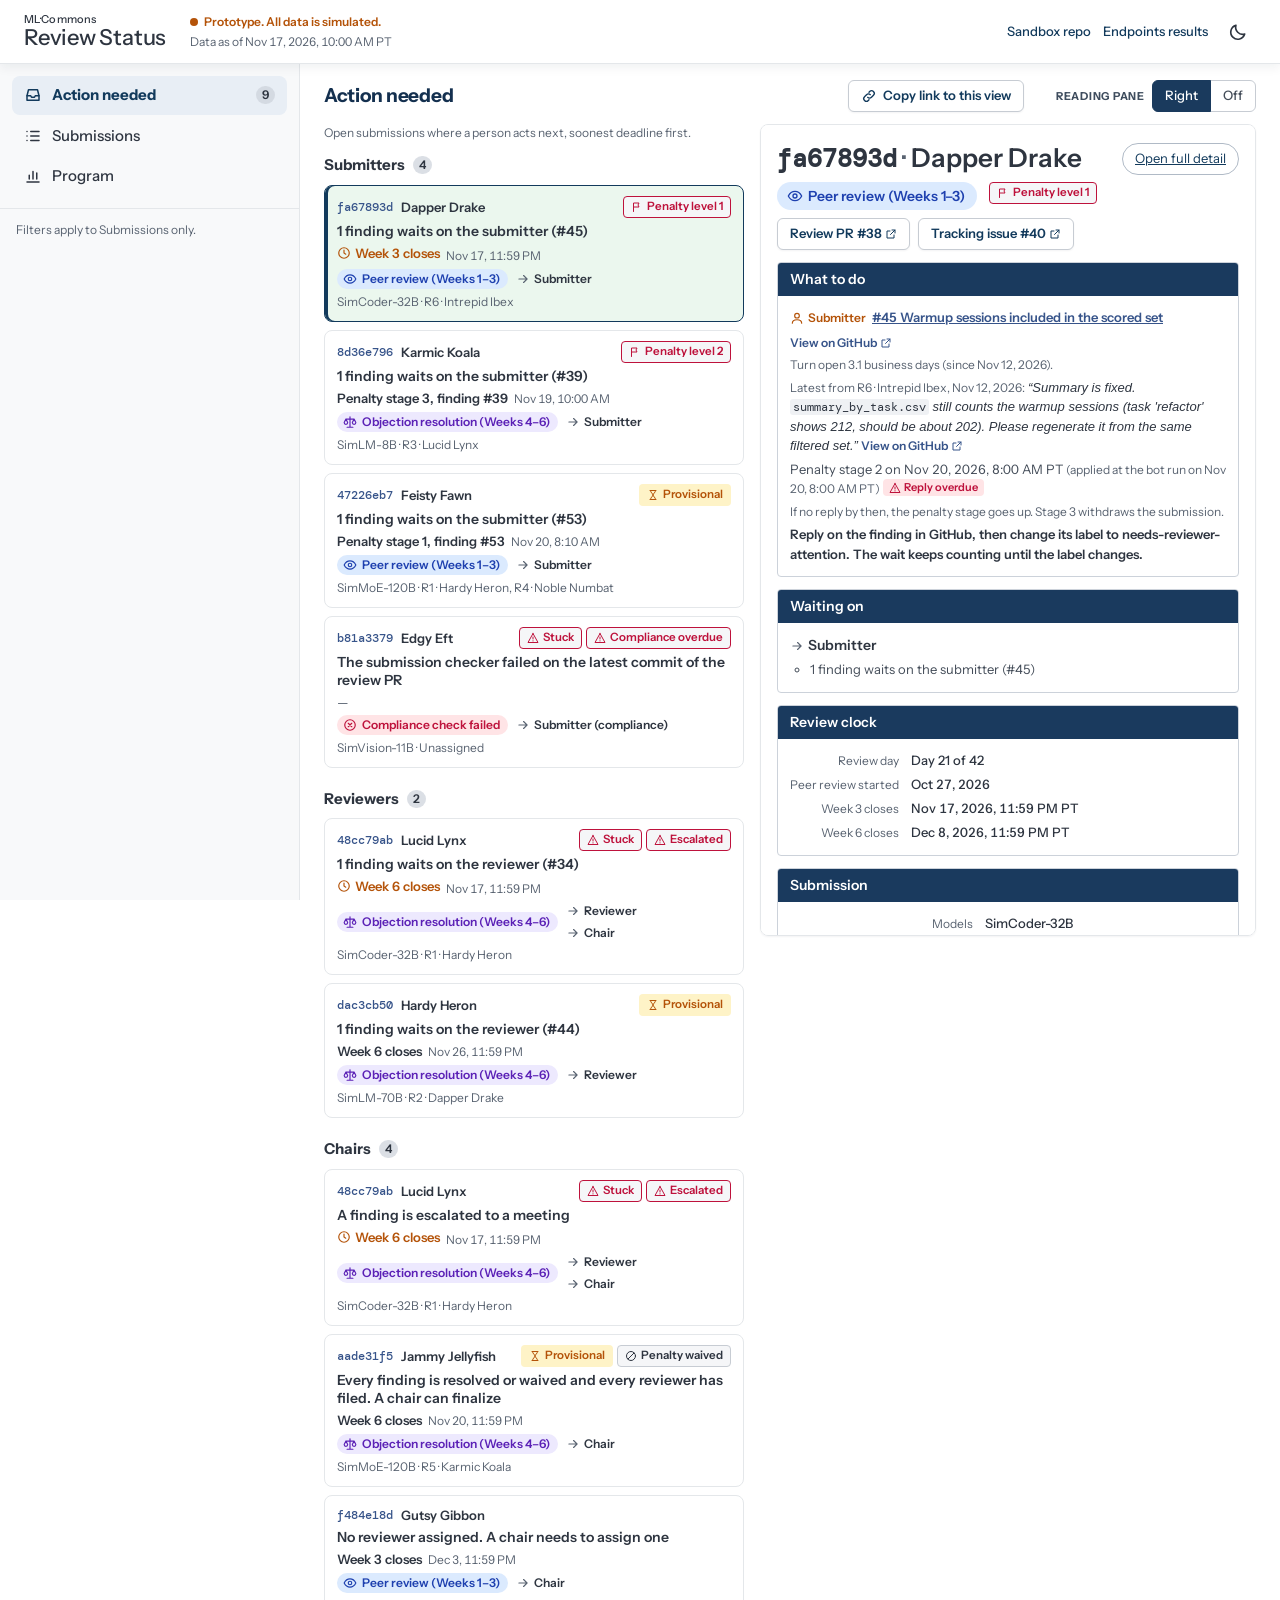
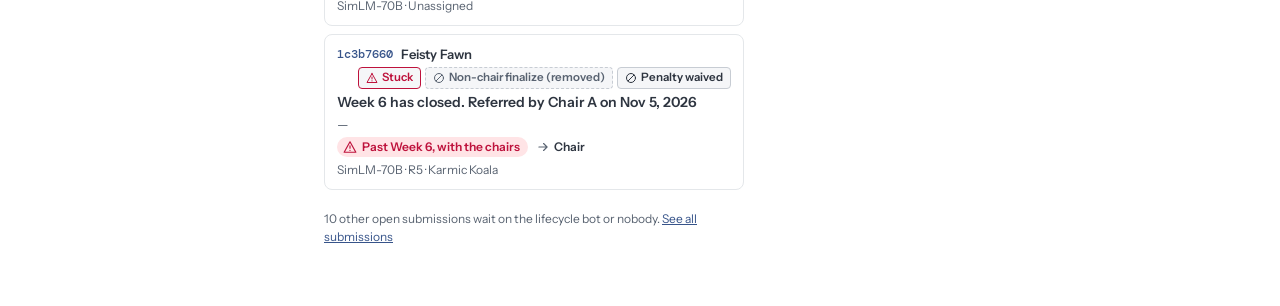
==== commit eebdc446: "Reading pane fixes: keep the page on Clear all, unique ids, focus after open and back Co-Authored-By" ====
--- a/docs/status.html
+++ b/docs/status.html
@@ -28,8 +28,8 @@
       if (n) n.hidden = false;
     });
   </script>
-  <link rel="stylesheet" href="v/e979d36c9a/styles.css">
-  <script type="module" src="v/e979d36c9a/js/app.js"></script>
+  <link rel="stylesheet" href="v/02a09e0549/styles.css">
+  <script type="module" src="v/02a09e0549/js/app.js"></script>
 </head>
 <body>
   <script>
--- a/docs/v/02a09e0549/styles.css
+++ b/docs/v/02a09e0549/styles.css
@@ -0,0 +1,996 @@
+/* Endpoints review status page. Tokens follow the Endpoints results visualizer (see DESIGN.md). */
+
+:root {
+  --font: 'Instrument Sans', -apple-system, BlinkMacSystemFont, 'Segoe UI', Roboto, 'Helvetica Neue', Arial, sans-serif;
+  --mono: 'DM Mono', ui-monospace, SFMono-Regular, Menlo, Consolas, monospace;
+
+  --bg: #ffffff;
+  --bg-band: #f5f6f8;
+  --bg-status: #eef1f4;
+  --bg-card: #ffffff;
+  --bg-sidebar: #f8f9fa;
+  --bg-hover: rgba(204, 235, 212, 0.25);
+  --bg-selected: rgba(204, 235, 212, 0.4);
+  --line: #e4e7ea;
+  --line-table: #ccd2da;
+  --line-row: #e7eaef;
+  --line-control: #c7ccd3;
+  --text: #434c58;
+  --text-strong: #2e3540;
+  --text-label: #3f4d5e;
+  --text-muted: #596371;
+  --text-th: #5d6775;
+  --navy: #14304f;
+  --navy-ui: #123a5c;
+  --navy-card: #1a3a5e;
+  --nav-pill: #e8eef5;
+  --mint: #ccebd4;
+  --action: #009966;
+  --action-text: #007a52;
+  --focus: rgba(0, 153, 102, 0.45);
+  --link: #37548a;
+  --link-hover: #2b416b;
+  --kbd-bg: #eff1f4;
+  --warn: #be123c;
+  --warn-bg: #ffe4e6;
+  --soon: #b45309;
+  --shadow-overlay: 0 12px 28px -8px rgb(15 23 42 / 0.22), 0 2px 6px 0 rgb(15 23 42 / 0.08);
+  --shadow-raised: 0 1px 2px 0 rgb(15 23 42 / 0.05);
+
+  /* stage tones: fg / bg */
+  --slate-fg: #434c58; --slate-bg: #e7eaef;
+  --blue-fg: #1e40af; --blue-bg: #dbeafe;
+  --violet-fg: #5b21b6; --violet-bg: #ede9fe;
+  --rose-fg: #be123c; --rose-bg: #ffe4e6;
+  --teal-fg: #0f766e; --teal-bg: #ccfbf1;
+  --green-fg: #15803d; --green-bg: #dcfce7;
+  --amber-fg: #b45309; --amber-bg: #fef3c7;
+  --closed-fg: #596371;
+
+  /* review-phase bar: ordinal blue ramp + critical (validated with the dataviz palette checker) */
+  --phase-1: #86b6ef; --phase-2: #1c5cab; --phase-crit: #d03b3b;
+
+  --header-h: 64px;
+  --sidebar-w: 300px;
+  --radius-control: 6px;
+  --radius-card: 4px;
+  --radius-panel: 8px;
+  color-scheme: light;
+}
+
+@media (prefers-color-scheme: dark) {
+  :root:not([data-theme="light"]) { /* only used before app.js sets the class */ }
+}
+html.dark {
+  --bg: #1a2028;
+  --bg-band: #202833;
+  --bg-status: #262e3b;
+  --bg-card: #2e3540;
+  --bg-sidebar: #14181f;
+  --bg-hover: rgba(204, 235, 212, 0.06);
+  --bg-selected: #283437;
+  --line: #434c58;
+  --line-table: #434c58;
+  --line-row: #2e3540;
+  --line-control: #434c58;
+  --text: #acb4bf;
+  --text-strong: #ffffff;
+  --text-label: #acb4bf;
+  --text-muted: #a3acb8;
+  --text-th: #acb4bf;
+  --navy: #ffffff;
+  --navy-ui: #ffffff;
+  --navy-card: #566467;
+  --nav-pill: #434c58;
+  --action-text: #34d399;
+  --link: #bed3fb;
+  --link-hover: #d7e4ff;
+  --kbd-bg: #2e3540;
+  --warn: #fda4af;
+  --warn-bg: #3b1820;
+  --soon: #f1c281;
+
+  --slate-fg: #ccd2da; --slate-bg: #2e3540;
+  --blue-fg: #bed3fb; --blue-bg: #1c2b4a;
+  --violet-fg: #ddd6fe; --violet-bg: #2e2550;
+  --rose-fg: #fda4af; --rose-bg: #3b1820;
+  --teal-fg: #99f6e4; --teal-bg: #12332f;
+  --green-fg: #86efac; --green-bg: #14321f;
+  --amber-fg: #f1c281; --amber-bg: #302818;
+  --closed-fg: #9099a5;
+  --phase-1: #2a78d6; --phase-2: #9ec5f4; --phase-crit: #d03b3b;
+  color-scheme: dark;
+}
+
+* { box-sizing: border-box; }
+html { background: var(--bg); }
+body {
+  margin: 0; background: var(--bg); color: var(--text); font-family: var(--font);
+  font-size: 14px; line-height: 1.5; font-optical-sizing: auto; -webkit-font-smoothing: antialiased;
+}
+h1, h2, h3, h4 { margin: 0; font-weight: 600; color: var(--text-strong); }
+p { margin: 0; }
+a { color: var(--link); }
+a:hover { color: var(--link-hover); }
+button { font: inherit; color: inherit; }
+.num, time { font-variant-numeric: tabular-nums; }
+.mcard-value .num { font-variant-numeric: normal; }
+.mono { font-family: var(--mono); font-size: 0.95em; }
+.muted { color: var(--text-muted); }
+.meta { font-size: 12px; line-height: 18px; color: var(--text-muted); }
+.micro { font-size: 11px; line-height: 16px; font-weight: 700; letter-spacing: 0.07em; text-transform: uppercase; color: var(--text-label); }
+.block { display: block; }
+.nw { white-space: nowrap; }
+.sr-only { position: absolute; left: 0; top: 0; width: 1px; height: 1px; padding: 0; margin: -1px; overflow: hidden; clip: rect(0 0 0 0); white-space: nowrap; border: 0; }
+.icon { width: 16px; height: 16px; flex: none; vertical-align: -3px; }
+[hidden] { display: none !important; }
+:focus-visible { outline: 2px solid var(--action); outline-offset: 2px; border-radius: 3px; }
+.skip { position: absolute; left: 8px; top: -40px; background: var(--navy-ui); color: #fff; padding: 6px 10px; border-radius: 6px; z-index: 100; }
+html.dark .skip { color: #1a2028; }
+.skip:focus { top: 8px; }
+
+/* ---------------------------------------------------------------- header */
+.site-header {
+  position: sticky; top: 0; z-index: 40; min-height: var(--header-h); display: flex; align-items: center; gap: 12px 24px;
+  flex-wrap: wrap; padding: 8px 24px; background: var(--bg); border-bottom: 1px solid var(--line);
+  box-shadow: 0 4px 10px rgba(16, 32, 48, 0.06);
+}
+.brand { display: flex; flex-direction: column; line-height: 1; color: var(--text-strong); }
+.brand-top { font-size: 11px; font-weight: 500; letter-spacing: 0.01em; }
+.brand-bottom { font-size: 22px; font-weight: 500; letter-spacing: -0.01em; margin-top: 2px; }
+.proto { display: flex; flex-direction: column; gap: 2px; font-size: 12px; }
+.proto-note { display: inline-flex; align-items: center; gap: 6px; color: var(--amber-fg); font-weight: 600; }
+.proto-dot { width: 8px; height: 8px; border-radius: 50%; background: var(--amber-fg); }
+.as-of { color: var(--text-muted); }
+.header-links { display: flex; align-items: center; gap: 12px; margin-left: auto; }
+.hlink { font-size: 13px; font-weight: 500; color: var(--navy-ui); text-decoration: none; }
+.hlink:hover { text-decoration: underline; color: var(--navy-ui); }
+
+/* ---------------------------------------------------------------- controls */
+.field-label { display: flex; align-items: center; gap: 6px; font-size: 11px; line-height: 16px; font-weight: 700; letter-spacing: 0.025em; text-transform: uppercase; color: var(--text-label); margin: 0 0 6px; }
+.field-label.inline { display: inline-flex; margin: 0; }
+.field-control {
+  height: 36px; padding: 0 10px; border: 1px solid var(--line-control); border-radius: var(--radius-control);
+  background: var(--bg); color: var(--text-strong); font: inherit; font-size: 13px;
+}
+.field-control.sm { height: 32px; }
+.field-control.narrow { width: 72px; }
+.field-control:focus { outline: none; border-color: var(--action); box-shadow: 0 0 0 2px rgba(0, 153, 102, 0.2); }
+.field-control:disabled { opacity: 0.5; cursor: not-allowed; }
+html.dark .field-control { background: #2e3540; }
+.count-pill { display: inline-flex; align-items: center; justify-content: center; min-width: 18px; height: 18px; padding: 0 6px; border-radius: 999px; background: rgba(204, 210, 218, 0.7); color: var(--text-strong); font-size: 12px; font-weight: 600; }
+.count-pill:empty { display: none; }
+html.dark .count-pill { background: #2e3540; color: #ccd2da; }
+.btn-quiet {
+  display: inline-flex; align-items: center; gap: 6px; height: 32px; padding: 0 12px; border: 1px solid var(--line-control);
+  border-radius: var(--radius-control); background: var(--bg); color: var(--navy-ui); font-size: 13px; font-weight: 600;
+  cursor: pointer; box-shadow: var(--shadow-raised); text-decoration: none; white-space: nowrap;
+}
+.btn-quiet:hover { border-color: var(--action); color: var(--action-text); }
+html.dark .btn-quiet { background: #2e3540; color: #e4e8ee; }
+.btn-link { background: none; border: 0; padding: 0; color: var(--link); font-weight: 600; font-size: 13px; cursor: pointer; text-decoration: underline; text-underline-offset: 2px; }
+.btn-pill {
+  display: inline-flex; align-items: center; gap: 6px; height: 32px; padding: 0 12px; border: 1px solid rgba(31, 58, 92, 0.35);
+  border-radius: 999px; background: transparent; color: var(--navy-ui); font-size: 13px; cursor: pointer;
+}
+.btn-pill[aria-expanded="true"] { background: var(--navy-ui); color: #fff; border-color: var(--navy-ui); }
+html.dark .btn-pill { border-color: #737d8b; }
+html.dark .btn-pill[aria-expanded="true"] { background: #3a618d; border-color: #3a618d; color: #fff; }
+.btn-pill .count-pill { background: rgba(255, 255, 255, 0.85); color: var(--navy-ui); }
+.icon-btn { display: inline-flex; align-items: center; justify-content: center; width: 36px; height: 36px; border: 0; border-radius: 8px; background: transparent; color: var(--text-strong); cursor: pointer; }
+.icon-btn:hover { background: var(--bg-status); }
+.icon-btn.xs { width: 24px; height: 24px; border-radius: 4px; }
+.icon-btn.xs .icon { width: 14px; height: 14px; }
+.icon-btn:disabled { opacity: 0.35; cursor: not-allowed; }
+.icon-btn .icon { width: 20px; height: 20px; }
+.seg-group { display: inline-flex; align-items: center; flex-wrap: wrap; }
+.seg-label { margin-right: 8px; }
+.seg-btn {
+  height: 32px; padding: 0 12px; border: 1px solid var(--line-control); margin-left: -1px; background: var(--bg);
+  color: var(--text); font-size: 13px; font-weight: 500; cursor: pointer;
+}
+.seg-btn:first-of-type { border-radius: 6px 0 0 6px; }
+.seg-btn:last-of-type { border-radius: 0 6px 6px 0; }
+.seg-btn[aria-pressed="true"], .seg-btn[aria-selected="true"] { background: #1a3a5d; border-color: #1a3a5d; color: #fff; position: relative; }
+html.dark .seg-btn { background: #2e3540; }
+html.dark .seg-btn[aria-pressed="true"], html.dark .seg-btn[aria-selected="true"] { background: #3a618d; border-color: #3a618d; }
+kbd { font-family: var(--mono); font-size: 11px; background: var(--kbd-bg); border-radius: 4px; padding: 1px 6px; box-shadow: inset 0 -1px 0 var(--line-control); color: var(--text); }
+
+/* ---------------------------------------------------------------- notes */
+.notes { padding: 0 24px; }
+.note { display: flex; align-items: center; gap: 8px; margin: 8px 0; padding: 8px 12px; border: 1px solid var(--line); border-radius: var(--radius-panel); background: var(--bg-band); font-size: 13px; }
+.note > span { flex: 1; }
+.note.warnings { display: block; }
+.note.warnings summary { cursor: pointer; display: flex; gap: 8px; align-items: center; }
+.note.warnings ul { margin: 6px 0 0 24px; padding: 0; }
+.load-status { padding: 24px; }
+.load-status:empty { display: none; }
+.load-status.error { color: var(--warn); }
+
+/* ---------------------------------------------------------------- layout */
+.app { display: grid; grid-template-columns: var(--sidebar-w) minmax(0, 1fr); align-items: start; }
+body.filters-hidden .app, body.in-detail .app { grid-template-columns: minmax(0, 1fr); }
+body.filters-hidden .sidebar, body.in-detail .sidebar { display: none; }
+.sidebar {
+  position: sticky; top: var(--header-h); height: calc(100vh - var(--header-h)); overflow-y: auto;
+  background: var(--bg-sidebar); border-right: 1px solid var(--line); padding: 0 0 24px;
+}
+.main { min-width: 0; padding: 16px 24px 48px; }
+.main:focus { outline: none; }
+.backdrop { position: fixed; inset: 0; background: rgba(0, 0, 0, 0.4); z-index: 44; }
+.only-drawer { display: none; }
+.only-wide { display: inline-flex; }
+#hide-filters { color: var(--text-muted); }
+#hide-filters:hover { color: var(--text-strong); }
+
+.title-row { display: flex; align-items: center; gap: 12px 16px; flex-wrap: wrap; margin-bottom: 12px; }
+.view-heading { font-size: 19px; font-weight: 700; letter-spacing: -0.015em; color: var(--navy); line-height: 1.375; }
+.search { flex: 1; min-width: 200px; max-width: 420px; margin-left: auto; }
+.search .field-control { width: 100%; }
+
+/* ---------------------------------------------------------------- pages and reading pane */
+/* Left panel: the three pages on top, filters below (filters only on Submissions). */
+.side-nav { display: flex; flex-direction: column; gap: 2px; padding: 12px; border-bottom: 1px solid var(--line); }
+.nav-item { display: flex; align-items: center; gap: 10px; padding: 8px 12px; border-radius: var(--radius-panel); color: var(--text-strong); text-decoration: none; font-size: 15px; font-weight: 500; }
+.nav-item .icon { width: 18px; height: 18px; flex: none; }
+.nav-item:hover { background: var(--bg-status); }
+.nav-item[aria-current="page"] { background: var(--nav-pill); color: var(--navy-ui); font-weight: 700; }
+.nav-item .count-pill { margin-left: auto; }
+.side-note { padding: 12px 16px; margin: 0; }
+/* The same pages as tabs, when the left panel is hidden or a drawer. */
+.view-tabs { display: none; gap: 4px; flex-wrap: wrap; margin-bottom: 12px; }
+.view-tabs .nav-item { padding: 6px 12px; font-size: 14px; border: 1px solid var(--line-control); }
+body.filters-hidden .view-tabs { display: flex; }
+.view-note { margin: 0 0 12px; }
+
+.pane-slot:empty { display: none; }
+/* Without the search box (Action needed, Program) the title-row controls sit at the right. */
+body:not([data-page="list"]) .copy-link { margin-left: auto; }
+.split-body { display: grid; grid-template-columns: minmax(340px, 420px) minmax(0, 1fr); gap: 16px; align-items: start; }
+.split-list { min-width: 0; }
+.pane {
+  position: sticky; top: calc(var(--header-h) + 12px); max-height: calc(100vh - var(--header-h) - 24px); overflow-y: auto; min-width: 0;
+  padding: 16px; border: 1px solid var(--line); border-radius: var(--radius-panel); background: var(--bg-card); box-shadow: var(--shadow-raised);
+}
+.pane-head .detail-head-row { align-items: center; }
+.pane-head .detail-title:focus { outline: none; }
+.pane-head .detail-links { margin-top: 8px; }
+.pane-cards { display: grid; gap: 12px; margin-top: 12px; }
+
+/* Compact rows. Beside the pane they form one column; with the pane off they fill the width. */
+.crows { list-style: none; margin: 0; padding: 0; display: grid; gap: 8px; }
+.split-list:only-child .crows { grid-template-columns: repeat(auto-fill, minmax(340px, 1fr)); }
+.crow-link {
+  display: grid; gap: 4px; padding: 10px 12px; border: 1px solid var(--line); border-radius: var(--radius-panel);
+  background: var(--bg-card); color: var(--text); text-decoration: none; font-size: 13px; line-height: 18px;
+}
+.crow-link:hover { border-color: var(--line-control); background: var(--bg-hover); }
+.crow-link:focus-visible { outline: 2px solid var(--focus); outline-offset: 1px; }
+.crow.sel .crow-link { border-color: var(--navy-ui); box-shadow: inset 3px 0 0 var(--navy-ui); background: var(--bg-selected); }
+.crow-top { display: flex; align-items: center; flex-wrap: wrap; gap: 4px 8px; }
+.crow-id { color: var(--link); font-weight: 500; }
+.crow-org { color: var(--text-strong); font-weight: 600; }
+.crow-top .flags { margin-left: auto; }
+.crow-step { color: var(--text-strong); font-size: 14px; font-weight: 600; }
+.crow-due .meta.block { display: inline; margin-left: 6px; }
+.crow-meta { display: flex; align-items: center; flex-wrap: wrap; gap: 4px 8px; }
+.agroup { margin-bottom: 20px; }
+.agroup-h { display: flex; align-items: center; gap: 8px; margin: 0 0 8px; font-size: 15px; font-weight: 700; color: var(--text-strong); }
+
+/* ---------------------------------------------------------------- sidebar */
+.sidebar-head { display: flex; align-items: center; gap: 8px; padding: 12px 16px; border-bottom: 1px solid var(--line); position: sticky; top: 0; background: var(--bg-sidebar); z-index: 1; }
+.sidebar-head h2 { flex: 1; }
+.fsection { border-bottom: 1px solid var(--line); }
+.fsection-title { list-style: none; display: flex; align-items: center; gap: 6px; padding: 12px 16px; cursor: pointer; font-size: 13px; font-weight: 700; text-transform: uppercase; letter-spacing: 0.05em; color: var(--action-text); }
+.fsection-title::-webkit-details-marker { display: none; }
+.fsection[open] > .fsection-title .chev { transform: rotate(90deg); }
+.fsection-title .chev { transition: transform 150ms; width: 14px; height: 14px; }
+.fsection-body { padding: 0 16px 12px; }
+.fgroup { border: 0; padding: 0; margin: 0 0 14px; min-width: 0; }
+.fgroup legend { padding: 0; }
+.checks { list-style: none; margin: 0; padding: 0; }
+.checks li { margin: 0; }
+.checks label, .toggle { display: flex; align-items: flex-start; gap: 8px; padding: 3px 0; font-size: 13px; cursor: pointer; color: var(--text-strong); }
+.checks input, .toggle input { accent-color: var(--action); width: 16px; height: 16px; margin: 2px 0 0; flex: none; }
+.checks.nested { padding-left: 24px; }
+.status-row { font-weight: 600; }
+.db-status { font-family: var(--mono); font-size: 10.5px; color: var(--text-muted); letter-spacing: 0; margin-left: 4px; }
+.status-row .db-status, .checks .db-status { margin-left: auto; padding-left: 6px; }
+.toggle { margin: 4px 0 10px; }
+.inline-field { display: flex; align-items: center; gap: 8px; margin-top: 6px; }
+.date-pair { display: grid; grid-template-columns: 1fr 1fr; gap: 8px; }
+.date-pair label { display: flex; flex-direction: column; gap: 2px; }
+.date-pair .field-control { width: 100%; min-width: 0; padding: 0 4px; font-size: 12px; }
+.date-pair label { min-width: 0; }
+
+/* ---------------------------------------------------------------- program metrics (draft) */
+/* One 12-column grid; each tile sets its span. Three numbers, then the chart (8) beside coverage (4). */
+.program { margin-bottom: 16px; }
+#program-bottom .program { margin-top: 4px; }
+.program-place { margin-left: auto; }
+.pgrid { display: grid; grid-template-columns: repeat(12, minmax(0, 1fr)); gap: 12px; }
+.pgrid > .pstat { grid-column: span 4; gap: 4px; }
+.pgrid > .pchart-card { grid-column: span 8; }
+.pgrid > .pcover-card { grid-column: span 4; }
+.pcard-head { display: flex; align-items: center; justify-content: space-between; flex-wrap: wrap; gap: 8px 12px; }
+.pchart { list-style: none; margin: 0; padding: 0; display: flex; align-items: stretch; height: 188px; }
+.pcol { flex: 1 1 0; min-width: 0; display: flex; flex-direction: column; align-items: center; }
+.pval { font-size: 12px; line-height: 16px; font-weight: 600; color: var(--text-strong); margin-bottom: 2px; }
+/* padding-top leaves room for the count above the tallest column; heights resolve against the rest. */
+.pbar-track { flex: 1; width: 100%; padding-top: 18px; display: flex; flex-direction: column; align-items: center; justify-content: flex-end; border-bottom: 1px solid var(--line-table); }
+.pbar { display: block; width: min(calc(100% - 2px), 40px); background: var(--phase-2); border-radius: 4px 4px 0 0; }
+.plab { font-size: 11px; line-height: 16px; color: var(--text-muted); padding-top: 4px; white-space: nowrap; }
+.pmodels { list-style: none; margin: 0; padding: 0; display: flex; flex-direction: column; gap: 10px; }
+.pmodel { display: grid; grid-template-columns: minmax(0, 1fr) auto; gap: 4px 8px; font-size: 13px; line-height: 18px; }
+.pmodel-name { color: var(--text); overflow-wrap: anywhere; }
+.pmodel-n { color: var(--text-strong); font-weight: 600; text-align: right; }
+.pmodel-track { grid-column: 1 / -1; grid-row: 2; height: 8px; border-radius: 4px; background: var(--bg-status); overflow: hidden; }
+.pmodel-bar { display: block; height: 100%; background: var(--phase-2); border-radius: 4px; }
+.pdetail summary { cursor: pointer; font-size: 13px; font-weight: 600; color: var(--link); }
+.pdetail .meta { display: block; margin: 6px 0; }
+.pheat-wrap { overflow-x: auto; }
+.pheat { border-collapse: separate; border-spacing: 3px; font-size: 12px; line-height: 14px; }
+.pheat th { font-weight: 500; text-align: left; color: var(--text); white-space: nowrap; padding-right: 6px; }
+.pheat td { padding: 0; }
+.pdot { display: block; width: 12px; height: 12px; border-radius: 2px; border: 1px solid var(--line-control); }
+.pdot.on { background: var(--phase-2); border-color: var(--phase-2); }
+@media (max-width: 1100px) {
+  .pgrid > .pchart-card, .pgrid > .pcover-card { grid-column: span 12; }
+}
+@media (max-width: 640px) {
+  .pgrid > .pstat { grid-column: span 12; }
+  .program-place { margin-left: 0; }
+}
+
+/* ---------------------------------------------------------------- metrics */
+.metrics { margin-bottom: 12px; }
+.metrics-head { display: flex; align-items: center; flex-wrap: wrap; gap: 8px 16px; margin-bottom: 8px; }
+.mresp { grid-column: span 2; display: grid; grid-template-columns: repeat(2, minmax(0, 1fr)); gap: 8px 12px; align-content: start; }
+.mresp-head { grid-column: 1 / -1; display: flex; align-items: center; justify-content: space-between; flex-wrap: wrap; gap: 4px 12px; }
+.mresp-head .meta { flex-basis: 100%; }
+/* Metric cards: a title, one large number, at most one supporting line, then an optional
+   phase bar or breakdown list. Modelled on stat panels (DESIGN.md references 5, 12). */
+.mcards { display: grid; grid-template-columns: repeat(auto-fit, minmax(220px, 1fr)); gap: 12px; }
+.mcards-more { margin-top: 12px; grid-template-columns: repeat(auto-fill, minmax(200px, 1fr)); }
+.mcard {
+  display: flex; flex-direction: column; gap: 10px; min-width: 0;
+  padding: 16px; border: 1px solid var(--line); border-radius: var(--radius-panel);
+  background: var(--bg-card); box-shadow: var(--shadow-raised);
+}
+.mcard-main {
+  display: flex; flex-direction: column; align-items: flex-start; gap: 6px;
+}
+.mcard-title { font-size: 15px; line-height: 20px; font-weight: 600; color: var(--text-strong); }
+.period-pill {
+  font-size: 12px; line-height: 16px; padding: 1px 8px;
+  border: 1px solid var(--line-control); border-radius: 999px; color: var(--text-muted);
+}
+.mcard-value { display: flex; align-items: baseline; gap: 6px; margin-top: 4px; color: var(--text-strong); }
+.mcard-value .num { font-size: 36px; line-height: 40px; font-weight: 600; letter-spacing: -0.01em; }
+.mcard-value .unit { font-size: 15px; color: var(--text-muted); }
+.mcard.warn .mcard-value { color: var(--warn); }
+.mcard-warn { width: 22px; height: 22px; align-self: center; }
+.mcard-caption { font-size: 12px; line-height: 16px; color: var(--text-muted); }
+.mcard-line { margin: 0; font-size: 13px; line-height: 18px; color: var(--text); }
+.mcards-more .mcard-value .num { font-size: 28px; line-height: 32px; }
+
+.alert-chip {
+  display: inline-flex; align-items: center; gap: 4px; align-self: flex-start;
+  font-size: 12px; line-height: 16px; font-weight: 600; padding: 3px 10px 3px 8px; border-radius: 999px;
+  color: var(--warn); background: var(--warn-bg);
+}
+.alert-chip .icon { width: 14px; height: 14px; }
+
+/* Thin segmented bar: 8px, rounded ends, 2px gaps between parts. */
+.phasebar { display: flex; gap: 2px; height: 8px; }
+.phasebar .seg { min-width: 4px; border-radius: 999px; }
+.p1 { background: var(--phase-1); }
+.p2 { background: var(--phase-2); }
+.p3 { background: var(--phase-crit); }
+
+.legend { list-style: none; margin: 0; padding: 0; display: flex; flex-direction: column; gap: 2px; }
+.legend-item {
+  display: flex; align-items: center; gap: 8px;
+  padding: 3px 0; font-size: 13px; line-height: 18px; color: var(--text);
+}
+.legend-item b { margin-left: auto; font-weight: 600; color: var(--text-strong); font-variant-numeric: tabular-nums; }
+.legend .dot { flex: none; width: 8px; height: 8px; border-radius: 50%; }
+
+/* "More metrics": compact rows in a grid. */
+.mrows {
+  display: grid; grid-template-columns: repeat(auto-fill, minmax(260px, 1fr)); column-gap: 24px;
+  margin-top: 12px; padding: 4px 16px; border: 1px solid var(--line); border-radius: var(--radius-panel); background: var(--bg-card);
+}
+.mrows[hidden] { display: none; }
+.mrow {
+  display: flex; align-items: center; gap: 12px;
+  padding: 10px 0; border-bottom: 1px solid var(--line-row);
+}
+.mrow-text { display: flex; flex-direction: column; min-width: 0; }
+.mrow-name { font-size: 13px; line-height: 18px; font-weight: 600; color: var(--text-strong); }
+.mrow-sub { font-size: 12px; line-height: 16px; color: var(--text-muted); }
+.mrow-value { margin-left: auto; display: flex; align-items: baseline; gap: 4px; white-space: nowrap; color: var(--text-strong); }
+.mrow-value .num { font-size: 20px; line-height: 24px; font-weight: 600; font-variant-numeric: normal; }
+.mrow-value .unit { font-size: 12px; color: var(--text-muted); }
+.mrow.warn .mrow-value { color: var(--warn); }
+.mrow-warn { width: 16px; height: 16px; align-self: center; }
+
+/* Status counts (M7): one row of plain counts, display only. */
+.sc-pipeline { display: flex; flex-wrap: wrap; gap: 4px 24px; list-style: none; margin: 0; padding: 0; }
+.sc-pipe {
+  display: inline-flex; align-items: baseline; gap: 6px;
+  font-size: 13px; line-height: 18px; color: var(--text);
+}
+.sc-pipe b { font-weight: 600; color: var(--text-strong); }
+.sc-pipe.zero { color: var(--text-muted); }
+.flag.flag-stuck, .flag.flag-penalty { color: var(--warn); border-color: currentColor; }
+.waits { display: flex; flex-direction: column; gap: 2px; }
+.metrics-foot { display: flex; align-items: flex-start; gap: 16px; flex-wrap: wrap; margin-top: 8px; }
+.caveats { font-size: 13px; }
+.caveats summary { cursor: pointer; display: inline-flex; align-items: center; gap: 6px; color: var(--link); font-weight: 600; }
+.caveats ul { margin: 6px 0 0 20px; padding: 0; max-width: 80ch; }
+.defs-title { margin: 12px 0 4px; font-size: 13px; font-weight: 600; color: var(--text-strong); }
+.defs { margin: 0; max-width: 80ch; }
+.defs dt { font-weight: 600; color: var(--text-strong); margin-top: 6px; }
+.defs dd { margin: 0; color: var(--text); }
+.load-error { margin: 16px; padding: 12px 16px; border: 1px solid var(--warn); border-radius: 6px; color: var(--warn); background: var(--warn-bg); font-weight: 600; }
+
+/* ---------------------------------------------------------------- stage counts */
+.stage-counts { display: flex; align-items: center; flex-wrap: wrap; gap: 8px 16px; margin-bottom: 16px; }
+.stage-counts h2 { margin: 0; }
+.sc-row { display: flex; flex-wrap: wrap; gap: 8px 16px; align-items: flex-start; }
+.sc-status { display: flex; flex-direction: column; gap: 4px; }
+.sc-head, .sc-item { display: inline-flex; align-items: center; gap: 6px; border: 1px solid transparent; background: none; padding: 2px 4px; border-radius: 6px; cursor: pointer; text-align: left; }
+.sc-head { font-size: 12px; font-weight: 700; color: var(--text-strong); }
+.sc-head:hover, .sc-item:hover { background: var(--bg-hover); }
+.sc-head[aria-pressed="true"], .sc-item[aria-pressed="true"] { border-color: var(--action); background: var(--bg-selected); }
+.sc-items { display: flex; flex-wrap: wrap; gap: 4px; }
+.sc-item .num { font-weight: 600; color: var(--text-strong); min-width: 1ch; }
+.sc-item.dim { opacity: 0.6; }
+.sc-item.dim .pill { font-style: italic; }
+.sc-total { font-weight: 700; }
+.sc-closed > summary { cursor: pointer; display: inline-flex; gap: 8px; font-size: 12px; font-weight: 700; color: var(--text-strong); padding: 2px 4px; }
+.sc-closed[open] { flex-basis: 100%; }
+
+/* ---------------------------------------------------------------- pills, chips, badges */
+.stage-cell { display: inline-flex; flex-direction: column; align-items: flex-start; gap: 2px; }
+.stage-cell .db-status { margin-left: 0; }
+.pill { display: inline-flex; align-items: center; gap: 5px; border-radius: 999px; font-weight: 600; white-space: nowrap; }
+.pill-sm { font-size: 12px; line-height: 16px; padding: 2px 8px 2px 6px; }
+.pill-sm .icon { width: 14px; height: 14px; }
+.pill-md { font-size: 14px; line-height: 20px; padding: 4px 12px 4px 10px; }
+.tone-slate { color: var(--slate-fg); background: var(--slate-bg); }
+.tone-blue { color: var(--blue-fg); background: var(--blue-bg); }
+.tone-violet { color: var(--violet-fg); background: var(--violet-bg); }
+.tone-rose { color: var(--rose-fg); background: var(--rose-bg); }
+.tone-teal { color: var(--teal-fg); background: var(--teal-bg); }
+.tone-green { color: var(--green-fg); background: var(--green-bg); }
+.tone-closed { color: var(--closed-fg); background: transparent; border: 1px dashed var(--closed-fg); }
+.waits, .flags { display: inline-flex; flex-wrap: wrap; gap: 4px; }
+.wait { display: inline-flex; align-items: center; gap: 4px; font-size: 12px; font-weight: 600; color: var(--text-strong); white-space: nowrap; }
+.wait .icon { width: 14px; height: 14px; color: var(--text-muted); }
+.wait-nobody { color: var(--text-muted); font-weight: 400; }
+/* Flags are one size everywhere: same height, padding, type and radius, and the text never wraps.
+   In the table they stack and fill the column, so a cell's badges line up; in cards they sit in a row. */
+.flag { display: inline-flex; align-items: center; gap: 4px; box-sizing: border-box; height: 22px; max-width: 100%; padding: 0 7px; font-size: 11.5px; line-height: 1; font-weight: 600; border: 1px solid var(--line-control); border-radius: 4px; background: var(--bg-band); color: var(--text-strong); white-space: nowrap; }
+.flag > span { overflow: hidden; text-overflow: ellipsis; }
+.flag .icon { width: 12px; height: 12px; flex: none; }
+.flag-provisional { color: var(--amber-fg); background: var(--amber-bg); border-color: transparent; }
+.flag-escalated, .flag-compliance_overdue, .flag-non_chair_finalize { color: var(--warn); border-color: currentColor; }
+.flag-test { border-style: dashed; }
+.turn { display: inline-flex; align-items: center; gap: 4px; font-size: 12px; font-weight: 600; }
+.turn .icon { width: 14px; height: 14px; }
+.turn-sub { color: var(--amber-fg); }
+.turn-rev { color: var(--blue-fg); }
+.turn-res { color: var(--green-fg); }
+.turn-none { color: var(--warn); }
+.nbadge { display: inline-flex; align-items: center; gap: 3px; font-size: 11px; font-weight: 600; padding: 0 6px; border-radius: 4px; color: var(--warn); background: var(--warn-bg); }
+.nbadge .icon { width: 12px; height: 12px; }
+.badge-rev { display: inline-flex; align-items: center; gap: 2px; margin-left: 6px; font-size: 12px; font-weight: 600; color: var(--blue-fg); background: var(--blue-bg); padding: 0 6px; border-radius: 4px; }
+.badge-rev .icon { width: 12px; height: 12px; }
+.warn-text { color: var(--warn); }
+.warn-text .icon { width: 13px; height: 13px; margin-right: 3px; }
+.role { display: inline-flex; align-items: center; gap: 3px; font-size: 10.5px; font-weight: 600; text-transform: uppercase; letter-spacing: 0.04em; padding: 0 5px; border: 1px solid var(--line-control); border-radius: 4px; color: var(--text-muted); }
+.role .icon { width: 11px; height: 11px; }
+.role-bot { border-style: dashed; }
+.person { font-weight: 600; color: var(--text-strong); }
+.ext { display: inline-flex; align-items: center; gap: 3px; font-weight: 600; text-decoration: none; white-space: nowrap; }
+.ext:hover { text-decoration: underline; }
+.ext-icon { width: 12px; height: 12px; }
+.label-name { font-family: var(--mono); font-size: 12px; padding: 0 5px; border-radius: 4px; background: var(--kbd-bg); color: var(--text-strong); }
+.marker { display: inline-flex; align-items: center; gap: 3px; font-size: 11px; font-weight: 600; padding: 0 6px; border-radius: 4px; border: 1px solid var(--line-control); color: var(--text-strong); }
+.marker .icon { width: 11px; height: 11px; }
+.markers { display: flex; gap: 4px; flex-wrap: wrap; margin: 4px 0; }
+
+/* ---------------------------------------------------------------- toolbar */
+.toolbar { display: flex; flex-direction: column; gap: 8px; padding: 10px 12px; background: var(--bg-status); border: 1px solid var(--line); border-bottom: 0; border-radius: var(--radius-card) var(--radius-card) 0 0; }
+.groupbar { display: flex; align-items: center; flex-wrap: wrap; gap: 8px 16px; }
+.gb-row { display: flex; align-items: center; flex-wrap: wrap; gap: 8px; min-width: 0; }
+.gb-sort { margin-left: auto; }
+.gchips { display: flex; align-items: center; flex-wrap: wrap; gap: 6px; }
+.gchip { display: inline-flex; align-items: center; gap: 2px; height: 32px; padding: 0 2px 0 4px; border: 1px solid var(--line-control); border-radius: 999px; background: var(--bg); font-size: 13px; font-weight: 600; color: var(--text-strong); }
+.gchip-n { display: inline-flex; width: 20px; height: 20px; align-items: center; justify-content: center; border-radius: 50%; background: var(--navy-ui); color: var(--bg); font-size: 11px; margin-right: 4px; }
+.gsep { color: var(--text-muted); }
+.spacer { flex: 1; }
+.chips { display: flex; flex-wrap: wrap; gap: 6px; }
+.chips:empty { display: none; }
+.chip { display: inline-flex; align-items: center; gap: 4px; height: 28px; padding: 0 6px 0 10px; border: 1px solid var(--action); border-radius: 999px; background: var(--bg-selected); color: var(--text-strong); font-size: 12px; font-weight: 600; cursor: pointer; max-width: 100%; }
+.chip span { overflow: hidden; text-overflow: ellipsis; white-space: nowrap; }
+.chip .icon { width: 14px; height: 14px; }
+
+/* ---------------------------------------------------------------- list */
+.list-head { display: flex; align-items: baseline; gap: 12px; padding: 8px 12px; border: 1px solid var(--line); border-top: 0; background: var(--bg-status); }
+.table-wrap { position: relative; border: 1px solid var(--line); border-top: 0; overflow-x: auto; }
+table.data { width: 100%; border-collapse: collapse; font-size: 13px; line-height: 20px; }
+table.data thead th { position: sticky; top: 0; background: var(--bg-band); z-index: 1; text-align: left; font-size: 11px; line-height: 16px; font-weight: 700; letter-spacing: 0.025em; text-transform: uppercase; color: var(--text-th); padding: 10px 12px; border-bottom: 1px solid var(--line-table); white-space: nowrap; }
+.th-sort { background: none; border: 0; padding: 0; font: inherit; color: inherit; text-transform: inherit; letter-spacing: inherit; cursor: pointer; display: inline-flex; align-items: center; gap: 4px; text-decoration: underline dotted; text-underline-offset: 3px; }
+.th-sort:hover { color: var(--action-text); }
+.sort-ic { width: 12px; height: 12px; }
+table.data td { padding: 10px 12px; border-bottom: 1px solid var(--line-row); vertical-align: top; color: var(--text); }
+tr.row:hover td { background: var(--bg-hover); }
+tr.row[data-depth="1"] td:first-child { padding-left: 28px; }
+tr.row[data-depth="2"] td:first-child { padding-left: 44px; }
+tr.row[data-depth="3"] td:first-child { padding-left: 60px; }
+.sub-link { font-weight: 600; color: var(--link); text-decoration: none; font-size: 13.5px; }
+.sub-link:hover { text-decoration: underline; }
+.c-id .block { color: var(--text-strong); }
+.c-id .meta { color: var(--text-muted); }
+.also { font-style: italic; }
+.due-kind { display: inline-flex; align-items: center; gap: 4px; font-weight: 600; color: var(--text-strong); }
+.due-kind.soon { color: var(--soon); }
+.due-kind .icon { width: 14px; height: 14px; }
+.due-fin { font-weight: 600; color: var(--text-strong); }
+.group-row th { padding: 0; text-align: left; background: var(--bg); border-bottom: 1px solid var(--line-row); }
+.group-btn { display: flex; align-items: center; flex-wrap: wrap; gap: 4px 8px; width: 100%; padding: 8px 12px; border: 0; background: transparent; cursor: pointer; text-align: left; font-size: 13px; }
+.group-btn:hover { background: var(--bg-hover); }
+.group-row[data-depth="0"] .group-btn { background: var(--bg-band); }
+.group-row[data-depth="1"] .group-btn { padding-left: 28px; }
+.group-row[data-depth="2"] .group-btn { padding-left: 44px; }
+.group-btn .chev { width: 14px; height: 14px; }
+.group-key { color: var(--text-muted); }
+.group-name { font-weight: 700; color: var(--text-strong); }
+.group-sum { flex-basis: 100%; padding-left: 22px; }
+.empty { padding: 24px; text-align: center; color: var(--text-muted); }
+
+/* ---------------------------------------------------------------- detail */
+.detail-top { display: flex; align-items: center; justify-content: space-between; gap: 12px; margin-bottom: 12px; }
+.btn-back { display: inline-flex; align-items: center; gap: 4px; height: 32px; padding: 0 10px; border: 0; border-radius: 6px; background: var(--kbd-bg); color: var(--text); cursor: pointer; font-size: 14px; }
+.detail-head { margin-bottom: 16px; }
+.detail-title { font-size: 26px; line-height: 34px; font-weight: 600; color: var(--text-strong); }
+.detail-title:focus { outline: none; }
+.detail-title .sep { color: var(--text-muted); }
+.detail-head > p { display: flex; align-items: center; gap: 6px; flex-wrap: wrap; margin-top: 2px; }
+.status-strip { display: flex; align-items: flex-start; gap: 8px 12px; flex-wrap: wrap; margin-top: 10px; }
+.status-strip .stage-cell { flex-direction: row; align-items: center; gap: 8px; }
+.detail-links { display: flex; gap: 8px; flex-wrap: wrap; margin-top: 12px; }
+.cards { display: grid; grid-template-columns: repeat(auto-fill, minmax(320px, 1fr)); gap: 12px; margin-bottom: 16px; align-items: start; }
+.card { border: 1px solid var(--line-table); border-radius: var(--radius-card); background: var(--bg-card); overflow: hidden; }
+.card-title { background: var(--navy-card); color: #fff; font-size: 14px; font-weight: 600; padding: 6px 12px; }
+.card-body { padding: 12px; font-size: 13px; }
+.kv { display: grid; grid-template-columns: minmax(120px, 42%) 1fr; gap: 4px 12px; margin: 0; }
+.kv dt { color: var(--text-muted); text-align: right; font-size: 12px; line-height: 20px; }
+.kv dd { margin: 0; color: var(--text-strong); font-weight: 500; min-width: 0; overflow-wrap: anywhere; }
+.wait-list { list-style: none; margin: 0; padding: 0; display: flex; flex-direction: column; gap: 8px; }
+.wait-list ul { margin: 2px 0 0 20px; padding: 0; color: var(--text); }
+.wait-list .wait { font-size: 14px; }
+table.mini { width: 100%; border-collapse: collapse; font-size: 13px; }
+table.mini th { text-align: left; font-size: 11px; text-transform: uppercase; letter-spacing: 0.025em; color: var(--text-th); padding: 4px 6px; border-bottom: 1px solid var(--line-table); }
+table.mini td { padding: 6px; border-bottom: 1px solid var(--line-row); vertical-align: top; }
+
+.panel-tabs { display: none; margin-bottom: 8px; }
+.panels { display: grid; grid-template-columns: minmax(0, 1fr) minmax(0, 1fr); gap: 12px; align-items: start; }
+.panel { border: 1px solid var(--line-table); border-radius: var(--radius-card); background: var(--bg-card); min-width: 0; }
+.panel-title { display: flex; align-items: center; gap: 8px; background: var(--navy-card); color: #fff; font-size: 14px; padding: 6px 12px; border-radius: 3px 3px 0 0; }
+.panel-title .panel-link { margin-left: auto; color: #fff; font-size: 12px; }
+.panel-body { padding: 12px; }
+.tl-controls { display: flex; flex-wrap: wrap; gap: 8px; align-items: center; justify-content: space-between; margin-bottom: 8px; }
+.tl-types { display: flex; flex-wrap: wrap; gap: 2px 10px; border: 0; margin: 0; padding: 0; font-size: 12px; }
+.tl-types label { display: inline-flex; align-items: center; gap: 4px; cursor: pointer; }
+.tl-types input { accent-color: var(--action); }
+
+.timeline { list-style: none; margin: 0; padding: 0 0 0 4px; position: relative; }
+.timeline::before { content: ''; position: absolute; left: 13px; top: 4px; bottom: 4px; width: 2px; background: var(--line); }
+.ev { position: relative; padding: 6px 0 6px 30px; }
+.ev-head { display: flex; flex-wrap: wrap; align-items: baseline; gap: 2px 6px; font-size: 13px; }
+.ev-ic { position: absolute; left: 0; top: 7px; width: 22px; height: 22px; padding: 3px; border-radius: 50%; background: var(--bg-card); border: 1px solid var(--line-table); color: var(--text-muted); }
+.condensed .ev-ic { border-color: transparent; background: var(--bg-card); }
+.ev-text { flex: 1 1 auto; min-width: 0; }
+.ev-time { font-size: 12px; color: var(--text-muted); white-space: nowrap; }
+.ev-link { font-size: 12px; }
+.ev-msg { color: var(--text); }
+.ev-comment, .ev-review, .ev-body { margin: 4px 0; }
+.ev-comment .md, .ev-review .md, .ev-body .md { margin-top: 4px; padding: 8px 10px; border: 1px solid var(--line-table); border-radius: 6px; background: var(--bg); font-size: 13px; }
+.ev-comment.is-bot .md { border-style: dashed; background: var(--bg-band); }
+.ev-finalized .label-name { background: var(--teal-bg); color: var(--teal-fg); }
+.fin-note { display: inline-flex; align-items: center; gap: 3px; font-size: 12px; font-weight: 600; }
+.fin-note.ok { color: var(--green-fg); }
+.fin-note .icon { width: 12px; height: 12px; }
+.check-failure .ev-ic { color: var(--warn); }
+.check-success .ev-ic { color: var(--green-fg); }
+.check-result { color: var(--text-strong); }
+.check-failure .check-result { color: var(--warn); }
+.from-db { font-size: 10.5px; font-weight: 700; text-transform: uppercase; letter-spacing: 0.05em; color: var(--text-muted); border: 1px solid var(--line-control); border-radius: 4px; padding: 0 4px; }
+.ev-body { padding-left: 30px; }
+.md p, .md ul, .md ol, .md pre, .md blockquote { margin: 0 0 6px; }
+.md > :last-child { margin-bottom: 0; }
+.md pre { overflow-x: auto; background: var(--kbd-bg); padding: 6px 8px; border-radius: 4px; }
+.md code { font-family: var(--mono); font-size: 12px; background: var(--kbd-bg); padding: 0 3px; border-radius: 3px; }
+.md blockquote { border-left: 3px solid var(--line-table); padding-left: 8px; color: var(--text-muted); }
+.md .md-h { font-weight: 700; color: var(--text-strong); }
+.mention { font-weight: 600; color: var(--text-strong); }
+
+.tree { list-style: none; margin: 0; padding: 0; }
+.tree ul { list-style: none; margin: 0; padding: 0 0 0 18px; border-left: 1px solid var(--line); margin-left: 9px; }
+.tnode { outline: none; }
+.tnode-row { display: flex; align-items: flex-start; gap: 4px; padding: 6px 6px 6px 2px; border-radius: 6px; cursor: pointer; border-left: 3px solid transparent; }
+.tnode-row:hover { background: var(--bg-hover); }
+.tnode.selected > .tnode-row { background: var(--bg-selected); border-left-color: var(--action); }
+.tnode:focus-visible > .tnode-row { outline: 2px solid var(--action); outline-offset: 0; }
+.twisty, .twisty-space { width: 18px; height: 20px; flex: none; display: inline-flex; align-items: center; justify-content: center; color: var(--text-muted); }
+.twisty .icon { width: 14px; height: 14px; }
+.tnode-body { flex: 1; min-width: 0; display: flex; flex-wrap: wrap; align-items: baseline; gap: 2px 6px; font-size: 13px; }
+.node-state { display: inline-flex; align-items: center; gap: 3px; font-size: 12px; font-weight: 600; }
+.node-state .icon { width: 14px; height: 14px; }
+.node-state.is-open { color: var(--green-fg); }
+.node-state.is-closed { color: var(--violet-fg); }
+.node-num { color: var(--text-muted); }
+.node-title { font-weight: 600; color: var(--text-strong); }
+.node-meta { display: flex; flex-wrap: wrap; gap: 0 4px; width: 100%; }
+.node-meta .dot { color: var(--text-muted); }
+.node-badges { display: flex; flex-wrap: wrap; gap: 4px; width: 100%; }
+.tag-type { font-weight: 600; color: var(--text-strong); }
+.node-link { flex: none; font-size: 12px; }
+.convo { margin-top: 12px; border-top: 1px solid var(--line); padding-top: 12px; }
+.convo-head { display: flex; align-items: center; gap: 12px; margin-bottom: 8px; }
+.convo-head h3 { flex: 1; }
+.only-narrow { display: none; }
+.band { margin: 8px 0; padding: 4px 8px 4px 6px; border-left: 4px solid var(--amber-fg); background: var(--amber-bg); border-radius: 0 6px 6px 0; }
+.band-reviewer { border-left-color: var(--blue-fg); background: var(--blue-bg); }
+html.dark .band { background: rgba(48, 40, 24, 0.6); }
+html.dark .band-reviewer { background: rgba(28, 43, 74, 0.6); }
+.band-title { display: flex; align-items: center; flex-wrap: wrap; gap: 6px; font-size: 12px; font-weight: 700; color: var(--text-strong); padding: 4px 0; }
+.band-title .icon { width: 14px; height: 14px; }
+.band .timeline::before { background: transparent; }
+
+/* ---------------------------------------------------------------- responsive */
+@media (max-width: 1279px) {
+}
+@media (max-width: 1023px) {
+  .app { grid-template-columns: minmax(0, 1fr); }
+  .sidebar { position: fixed; top: 0; left: 0; bottom: 0; height: 100vh; width: min(320px, 88vw); z-index: 45; transform: translateX(-100%); transition: transform 250ms ease-out; box-shadow: var(--shadow-overlay); }
+  .sidebar.open { transform: none; }
+  body.filters-hidden .sidebar { display: block; }
+  .only-drawer { display: inline-flex; }
+  .only-wide { display: none; }
+  .view-tabs { display: flex; }
+  #open-filters[aria-expanded="true"] { background: transparent; color: var(--navy-ui); border-color: rgba(31, 58, 92, 0.35); }
+}
+@media (max-width: 959px) {
+  .panel-tabs { display: inline-flex; }
+  .panels { grid-template-columns: minmax(0, 1fr); }
+  .panels[data-tab="pr"] #panel-issues, .panels[data-tab="issues"] #panel-pr { display: none; }
+  .only-narrow { display: inline; }
+  #panel-issues[data-convo="1"] .tree-wrap { display: none; }
+  #panel-issues[data-convo="0"] .convo { display: none; }
+  .convo { margin-top: 0; border-top: 0; padding-top: 0; }
+}
+@media (max-width: 760px) {
+  .site-header { padding: 8px 16px; gap: 8px 12px; position: static; }
+  .brand-bottom { font-size: 18px; }
+  .header-links { margin-left: auto; }
+  .hlink { display: none; }
+  .main { padding: 12px 16px 40px; }
+  .notes { padding: 0 16px; }
+  .sidebar { top: 0; }
+  .search { max-width: none; flex-basis: 100%; order: 3; }
+  .mcard-value .num { font-size: 30px; line-height: 34px; }
+  .mcards { grid-template-columns: repeat(2, minmax(0, 1fr)); }
+  .mcard.wide { grid-column: span 2; }
+  .mcard { padding: 14px; }
+  /* Label on its own line, so the three buttons stay on one row down to 320px. */
+  .mresp .seg-group { width: 100%; }
+  .mresp .seg-label { flex-basis: 100%; margin: 0 0 4px; }
+  .kv { grid-template-columns: minmax(0, 40%) 1fr; }
+  .cards { grid-template-columns: minmax(0, 1fr); }
+  .detail-title { font-size: 22px; line-height: 28px; }
+  .kbd-hint { display: none; }
+
+  .list-head, .toolbar { border-radius: 0; }
+  .groupbar .spacer { display: none; }
+}
+/* The list becomes cards when it is too narrow for the table (about 965px of columns),
+   on phones and on mid-width screens with the filters open. Keyed to the list's own width. */
+#list { container: list / inline-size; }
+@container list (max-width: 979px) {
+  /* One hover colour for the whole card, not per cell; flags in a row, as on phones. */
+  table.data tr.row:hover td { background: transparent; }
+  table.data tr.row:hover { background: var(--bg-hover); }
+  table.data td[data-col="flags"] .flags { display: inline-flex; flex-direction: row; flex-wrap: wrap; align-items: center; }
+  .table-wrap { overflow: visible; border: 0; }
+  table.data, table.data tbody { display: block; }
+  table.data thead { display: none; }
+  table.data tr.row { display: grid; grid-template-columns: 1fr 1fr; gap: 6px 12px; padding: 12px; margin: 8px 0; border: 1px solid var(--line-table); border-radius: var(--radius-card); background: var(--bg-card); }
+  table.data tr.row td { display: block; padding: 0; border: 0; min-width: 0; max-width: none; }
+  table.data tr.row td[data-label]::before { content: attr(data-label); display: block; font-size: 10.5px; font-weight: 700; text-transform: uppercase; letter-spacing: 0.04em; color: var(--text-th); }
+  table.data td[data-col="id"], table.data td[data-col="stage"], table.data td[data-col="flags"], table.data td[data-col="links"] { grid-column: 1 / -1; }
+  tr.row[data-depth] td:first-child { padding-left: 0 !important; }
+  tr.row[data-depth="1"], tr.row[data-depth="2"], tr.row[data-depth="3"] { margin-left: 8px !important; }
+  table.data tr.group-row, table.data tr.group-row th { display: block; }
+  table.data tbody > tr:not(.row):not(.group-row) { display: block; }
+  table.data tbody > tr:not(.row):not(.group-row) td { display: block; }
+  .group-row[data-depth="1"] .group-btn, .group-row[data-depth="2"] .group-btn { padding-left: 16px; }
+}
+@media (prefers-reduced-motion: reduce) { * { transition: none !important; } }
+
+/* column sizing for the list at desktop widths */
+@media (min-width: 761px) {
+  table.data td, table.data thead th { padding-left: 10px; padding-right: 10px; }
+  td[data-col="findings"] > span:first-child { white-space: nowrap; }
+  td[data-col="findings"] .meta { white-space: nowrap; font-size: 11.5px; }
+  td[data-col="id"] { min-width: 170px; }
+  td[data-col="due"] { min-width: 130px; }
+  td[data-col="stage"] .pill { white-space: normal; }
+  td[data-col="stage"] { min-width: 160px; max-width: 220px; }
+  td[data-col="flags"] .flags { display: flex; flex-direction: column; align-items: stretch; }
+  td[data-col="links"] { white-space: nowrap; }
+}
+.wait-line { display: block; margin-bottom: 4px; }
+.wait-line:last-child { margin-bottom: 0; }
+.wait-why { font-size: 11.5px; line-height: 15px; }
+@media (min-width: 761px) { td[data-col="wait"] { min-width: 110px; max-width: 200px; } td[data-col="wait"] .wait { white-space: normal; } }
+td[data-col="stage"] .pill { border-radius: 10px; }
+@media (min-width: 761px) {
+  td[data-col="flags"] { min-width: 150px; }
+  td[data-col="rev"] { min-width: 90px; }
+}
+.status-strip .stage-cell { flex-wrap: wrap; max-width: 100%; }
+.status-strip .pill { white-space: normal; }
+
+/* ---- Round 1 (D10–D26) ---- */
+.only-phone { display: none; }
+.hdr-links { display: flex; align-items: center; gap: 12px; }
+.hlink[hidden] { display: none !important; }
+@media (max-width: 760px) {
+  .only-phone { display: inline-flex; }
+  .header-links { position: relative; }
+  .hdr-links { display: none; position: absolute; right: 0; top: 100%; margin-top: 6px; flex-direction: column; align-items: flex-start; gap: 10px; padding: 12px 14px; background: var(--bg-card); border: 1px solid var(--line-table); border-radius: var(--radius-panel); box-shadow: var(--shadow-overlay); z-index: 40; white-space: nowrap; }
+  .hdr-links.open { display: flex; }
+  .hdr-links .hlink { display: inline; }
+}
+.copy-link .icon { width: 16px; height: 16px; }
+.overview-toggle { display: flex; align-items: center; gap: 8px; flex-wrap: wrap; margin: 0 0 12px; }
+.overview-toggle.collapsed { padding: 8px 12px; border: 1px dashed var(--line-table); border-radius: var(--radius-panel); }
+.chip-toggle { padding: 0 10px; border-style: dashed; background: transparent; }
+.chip-toggle.on { border-style: solid; background: var(--bg-selected); }
+.wait-you > span { font-weight: 700; }
+.wait-unknown { color: var(--text-muted); }
+.turn-waived { color: var(--text-muted); }
+a.flag { text-decoration: none; color: var(--link); }
+a.flag:hover { text-decoration: underline; }
+.sc-closed { display: flex; flex-direction: column; gap: 6px; }
+.n-row { padding-left: 24px; }
+.n-row .inline-field { display: flex; align-items: center; gap: 8px; }
+
+/* Detail: compact top band, collapsible details (D13) */
+.detail-head { margin-bottom: 12px; }
+.detail-head-row { display: flex; align-items: center; justify-content: space-between; flex-wrap: wrap; gap: 8px 16px; }
+.detail-head-row .detail-links { margin: 0; }
+.status-strip { margin-top: 6px; }
+/* Cards in a row share the tallest card's height. */
+.top-band { display: grid; grid-template-columns: minmax(220px, 1fr) minmax(0, 2fr) minmax(250px, 1fr); gap: 12px; margin-bottom: 12px; align-items: stretch; }
+.top-band.with-pub { grid-template-columns: minmax(200px, 1fr) minmax(0, 2fr) minmax(230px, 1fr) minmax(230px, 1fr); }
+.top-band .card-body { padding: 10px 12px; }
+.card-clock .kv, .card-pub .kv { grid-template-columns: auto 1fr; }
+.todo-list { list-style: none; margin: 0; padding: 0; display: flex; flex-direction: column; gap: 10px; }
+.todo + .todo { border-top: 1px solid var(--line); padding-top: 10px; }
+.todo p { margin: 4px 0 0; }
+.todo-head { display: flex; align-items: center; gap: 6px; flex-wrap: wrap; }
+.todo-ask q { font-style: italic; color: var(--text-strong); }
+.todo-how { font-weight: 600; color: var(--text-strong); }
+.more-details { margin-bottom: 16px; border: 1px solid var(--line-table); border-radius: var(--radius-panel); padding: 6px 12px; }
+.more-details > summary { cursor: pointer; display: inline-flex; align-items: center; gap: 6px; font-weight: 600; font-size: 13px; color: var(--text-strong); padding: 2px 0; }
+.more-details > summary .chev { width: 14px; height: 14px; transition: transform .15s; }
+.more-details[open] > summary .chev { transform: rotate(90deg); }
+.more-details .cards { margin: 8px 0 6px; }
+@media (max-width: 1279px) {
+  .top-band, .top-band.with-pub { grid-template-columns: minmax(0, 1fr) minmax(0, 1fr); }
+  .top-band .card-todo { grid-column: 1 / -1; }
+  /* Same order with or without a publication card: "Waiting on" and the clock side by side,
+     then "What to do", then the publication card, both full width. */
+  .top-band { grid-auto-flow: dense; }
+  .top-band .card-pub { grid-column: 1 / -1; }
+}
+@media (max-width: 760px) {
+  .top-band, .top-band.with-pub { grid-template-columns: minmax(0, 1fr); }
+}
+
+/* Conversation turn table (D15) and Markdown tables (D24) */
+.turn-table-wrap { margin: 4px 0 12px; overflow-x: auto; }
+.turn-table { width: 100%; }
+.turn-table td { padding: 3px 6px; font-size: 12.5px; border-bottom: 1px solid var(--line-row); }
+.turn-table tr.current td { font-weight: 700; color: var(--text-strong); }
+#jump-turn { display: inline-block; margin-top: 6px; font-size: 13px; }
+.band:focus { outline: 2px solid var(--focus); }
+.md-table { overflow-x: auto; margin: 6px 0; }
+.md-table table { border-collapse: collapse; font-size: 12.5px; }
+.md-table th, .md-table td { border: 1px solid var(--line-table); padding: 3px 8px; text-align: left; vertical-align: top; }
+.md-table th { background: var(--bg-band); }
+
+/* D26: the list fits 1440 with the sidebar open; long cells wrap instead of widening the table */
+@media (min-width: 761px) {
+  table.data thead th { white-space: normal; vertical-align: bottom; }
+  td[data-col="findings"] { max-width: 140px; }
+  td[data-col="findings"] .meta { white-space: normal; }
+  td[data-col="wait"] { min-width: 110px; }
+}
+
+/* ---- Round 2 ---- */
+.opt-count { margin-left: auto; padding-left: 8px; font-size: 12px; color: var(--text-muted); }
+.checks label.is-disabled { color: var(--text-muted); cursor: not-allowed; }
+.opt-why { padding-left: 24px; }
+.flag-non_chair_finalize_removed { color: var(--text-muted); border-style: dashed; }
+.md-inline code { font-family: var(--mono); font-size: 0.92em; padding: 0 3px; border-radius: 3px; background: var(--kbd-bg); font-style: normal; }
+.todo-node { font-weight: 600; }
+.wait-list .referral { list-style: none; margin-left: 20px; }
+.band-title .meta { font-weight: 500; }
+.t-short { display: none; }
+@media (max-width: 760px) {
+  .turn-table .t-long { display: none; }
+  .turn-table .t-short { display: inline; white-space: nowrap; }
+}
+.nowrap { white-space: nowrap; }
+
+/* Sticky bars. Narrow screens: the Group by / Sort toolbar stays above the list while it scrolls.
+   Detail view: the PR / Issues tabs and each panel's title stay while the panel scrolls. */
+:root { --tabs-h: 52px; }
+.panel-title { position: sticky; top: var(--header-h); z-index: 5; }
+@media (max-width: 1023px) {
+  .toolbar { position: sticky; top: var(--header-h); z-index: 20; box-shadow: 0 1px 0 var(--line); }
+}
+@media (max-width: 959px) {
+  .panel-tabs-bar { position: sticky; top: var(--header-h); z-index: 6; height: var(--tabs-h); display: flex; align-items: center; background: var(--bg); }
+  .panel-tabs { margin: 0; }
+  .panel-title { top: calc(var(--header-h) + var(--tabs-h)); }
+}
+@media (max-width: 760px) {
+  /* The site header scrolls away on phones, so the sticky bars sit at the top of the screen. */
+  .toolbar { top: 0; margin: 0 -16px; padding: 8px 16px; border-left: 0; border-right: 0; }
+  .panel-tabs-bar { top: 0; }
+  .panel-title { top: var(--tabs-h); }
+  .groupbar { flex-direction: column; align-items: stretch; gap: 6px; }
+  .gb-row { flex-wrap: wrap; gap: 6px 8px; }
+  .gb-row > .field-label { flex: 0 0 60px; }
+  .gb-sort { margin-left: 0; flex-wrap: nowrap; }
+  .gchips { flex: 1 1 calc(100% - 68px); min-width: 0; gap: 6px; }
+  .gchip { white-space: nowrap; }
+  .gchips select { flex: 1 1 110px; min-width: 110px; }
+  .gb-sort > select { flex: 1 1 0; min-width: 0; }
+  /* Reordering levels needs the arrows; on phones, remove and re-add a level instead. */
+  .gchip [data-gmove] { display: none; }
+  .gchip { padding-right: 2px; }
+  /* Group order and expand/collapse share one short row under the chips. */
+  #g-sort { flex: 1 1 0; min-width: 0; }
+  #expand-all, #collapse-all { padding: 4px 8px; white-space: nowrap; }
+  /* Header: brand and icons on one line, the prototype note below. */
+  .site-header { flex-wrap: wrap; }
+  .proto { order: 3; flex-basis: 100%; }
+  /* Title row: the header already names the page; Filters and Copy link share a row, search below. */
+  .view-heading { position: absolute; width: 1px; height: 1px; overflow: hidden; clip: rect(0 0 0 0); white-space: nowrap; }
+  .title-row { gap: 8px; }
+  #open-filters, .copy-link { flex: 1 1 auto; justify-content: center; }
+}
+
+/* Sizes of the sticky bars. They set the sticky offsets and the scroll padding, so jumps,
+   scrollIntoView and keyboard focus land below the bars instead of under them.
+   --toolbar-h is measured by app.js (the list toolbar's height varies with grouping and filters). */
+:root { --stick-header: var(--header-h); --stick-tabs: 0px; --ptitle-h: 34px; --convo-h: 0px; }
+@media (max-width: 959px) { :root { --stick-tabs: var(--tabs-h); } }
+@media (max-width: 760px) { :root { --stick-header: 0px; } }
+html { scroll-padding-top: calc(var(--stick-header) + 8px); }
+@media (max-width: 1023px) { html { scroll-padding-top: calc(var(--stick-header) + var(--toolbar-h, 0px) + 8px); } }
+html:has(body.in-detail) { scroll-padding-top: calc(var(--stick-header) + var(--stick-tabs) + var(--ptitle-h) + var(--convo-h) + 8px); }
+.panel-title { min-height: var(--ptitle-h); box-sizing: border-box; }
+.panels { scroll-margin-top: calc(var(--stick-header) + var(--stick-tabs)); }
+
+/* Grouping tools sit in the list head once a grouping is set. */
+.gb-tools { display: flex; align-items: center; flex-wrap: wrap; gap: 8px; margin-left: auto; }
+
+@media (max-width: 1023px) {
+  /* Filter chips in the sticky toolbar: one line that scrolls sideways, so the bar keeps its height. */
+  .toolbar .chips { flex-wrap: nowrap; overflow-x: auto; scrollbar-width: none; margin: 0 -12px; padding: 0 12px 2px; }
+  .toolbar .chips::-webkit-scrollbar { display: none; }
+  .toolbar .chip { flex: none; }
+  .list-head { flex-wrap: wrap; row-gap: 8px; }
+  .gb-tools { width: 100%; margin-left: 0; }
+  .gb-tools #g-sort, .gb-tools #g-add { flex: 1 1 140px; min-width: 140px; }
+  .gb-tools .btn-quiet { flex: 1 1 auto; }
+}
+
+@media (max-width: 959px) {
+  /* In a finding's conversation, its heading and the way back stay under the tabs and panel title. */
+  html:has(#panel-issues[data-convo="1"]) { --convo-h: 52px; }
+  #panel-issues[data-convo="1"] .convo-head {
+    position: sticky; top: calc(var(--stick-header) + var(--stick-tabs) + var(--ptitle-h)); z-index: 4;
+    min-height: 52px; box-sizing: border-box; margin: -12px -12px 8px; padding: 4px 12px;
+    background: var(--bg-card); border-bottom: 1px solid var(--line);
+  }
+  #back-to-tree { order: -1; display: inline-flex; align-items: center; gap: 2px; min-height: 44px; }
+  #back-to-tree .icon { width: 16px; height: 16px; }
+  .panel-tabs-bar .panel-tabs { display: flex; flex: 1; }
+  .panel-tabs .seg-btn { flex: 1; }
+}
+
+@media (max-width: 760px) {
+  /* Turn table: keep who, start and business days; "Ended" is the next row's start. */
+  .turn-table th:nth-child(3), .turn-table td:nth-child(3), .turn-table th:nth-child(5), .turn-table td:nth-child(5) { display: none; }
+  /* Tap targets about 44px; 16px text in fields stops iOS zooming on focus. */
+  .seg-btn, .btn-back, #open-filters, .copy-link { min-height: 44px; }
+  .icon-btn { width: 44px; height: 44px; }
+  .icon-btn.xs { width: 32px; height: 32px; }
+  .gchip [data-gremove] { width: 36px; height: 36px; }
+  .gchip { height: 40px; }
+  .field-control, .field-control.sm { height: 40px; font-size: 16px; }
+  /* Finding rows: the GitHub link goes under the title instead of taking a column. */
+  .tnode-row { flex-wrap: wrap; }
+  .tnode-row .node-link { flex-basis: 100%; padding-left: 22px; min-height: 32px; display: inline-flex; align-items: center; }
+}
+
+/* Cards: a tap anywhere on the card opens the submission. Other links stay on top. */
+@container list (max-width: 979px) {
+  table.data tr.row { position: relative; }
+  table.data .sub-link::after { content: ''; position: absolute; inset: 0; }
+  table.data tr.row a:not(.sub-link), table.data tr.row button { position: relative; z-index: 1; }
+}
+
+/* Narrow-screen polish from the UX review. */
+@media (max-width: 1023px) {
+  /* Fade at the right edge: more filter chips are a swipe away. */
+  .toolbar .chips { -webkit-mask-image: linear-gradient(to right, #000 calc(100% - 24px), transparent); mask-image: linear-gradient(to right, #000 calc(100% - 24px), transparent); }
+}
+@media (min-width: 761px) and (max-width: 1023px) { .gb-sort { margin-left: 0; } }
+@media (max-width: 959px) {
+  /* The panel title already links the tracking issue; the conversation's own link shows as an icon. */
+  .convo-head .ev-link { font-size: 0; min-width: 44px; min-height: 44px; justify-content: center; }
+  .convo-head .ev-link .ext-icon { width: 16px; height: 16px; }
+}
+@media (max-width: 380px) { .gchip-n { display: none; } }
+@media (max-width: 760px) {
+  .date-pair .field-control { font-size: 16px; }
+  #toggle-overview { min-height: 44px; display: inline-flex; align-items: center; }
+}
+/* Touch tablets: period buttons about 44px, as on phones. */
+@media (max-width: 1023px) { .mresp .seg-btn { min-height: 44px; } }
+
+/* Wide screens: the PR and tracking issue panels fit the screen under the header. The page scrolls
+   until they reach it; then each panel's content scrolls on its own. app.js sets .scrolls. */
+@media (min-width: 960px) {
+  body.in-detail .main { padding-bottom: 12px; }
+  .panel { display: flex; flex-direction: column; max-height: max(320px, calc(100vh - var(--header-h) - 24px)); }
+  .panel > .panel-body { flex: 1 1 auto; min-height: 0; overflow-y: hidden; scroll-padding-top: 8px; }
+  .panel > .panel-body.scrolls { overflow-y: auto; }
+  /* Shadows under the title and at the bottom edge show when there is more to scroll. They sit over
+     the content, so cards and tables inside the panel do not hide them. app.js sets the classes. */
+  .panel { position: relative; }
+  .panel::before, .panel::after { content: ''; position: absolute; left: 1px; right: 1px; height: 12px; pointer-events: none; z-index: 3; opacity: 0; transition: opacity .15s; }
+  .panel::before { top: var(--ptitle-h); background: linear-gradient(var(--scroll-shade), transparent); }
+  .panel::after { bottom: 1px; background: linear-gradient(transparent, var(--scroll-shade)); }
+  .panel.more-above::before, .panel.more-below::after { opacity: 1; }
+}
+:root { --scroll-shade: rgb(0 0 0 / 0.14); }
+html.dark { --scroll-shade: rgb(0 0 0 / 0.6); }
+@media (min-width: 960px) {
+  /* The conversation's heading stays at the top of the issue panel while the conversation scrolls.
+     "All findings" goes back up to the tree. Jumps land below the heading; the heading itself goes to the top.
+     top: -12px cancels the panel body's padding, so the heading meets the panel title. */
+  #convo .convo-head { position: sticky; top: -12px; z-index: 2; min-height: 44px; box-sizing: border-box; margin: 0 -12px 8px; padding: 4px 12px; background: var(--bg-card); border-bottom: 1px solid var(--line); }
+  #back-to-tree { display: inline-flex; align-items: center; gap: 4px; white-space: nowrap; min-height: 32px; padding: 0 6px; }
+  /* Until the heading is stuck the tree is in view, so the button is hidden (kept in place so the heading does not shift). */
+  .panel:not(.head-stuck) #back-to-tree { visibility: hidden; }
+  .panel.head-stuck::before { top: calc(var(--ptitle-h) + 44px); }
+  #back-to-tree .icon { width: 14px; height: 14px; }
+  #back-to-tree .bt-narrow { display: none; }
+  #panel-issues .panel-body { scroll-padding-top: 56px; }
+  /* Also the heading's links and button, so tabbing to them does not scroll the panel. */
+  #convo, #convo .convo-head, #convo .convo-head * { scroll-margin-top: -56px; }
+}
+@media (max-width: 959px) { #back-to-tree .bt-wide { display: none; } }
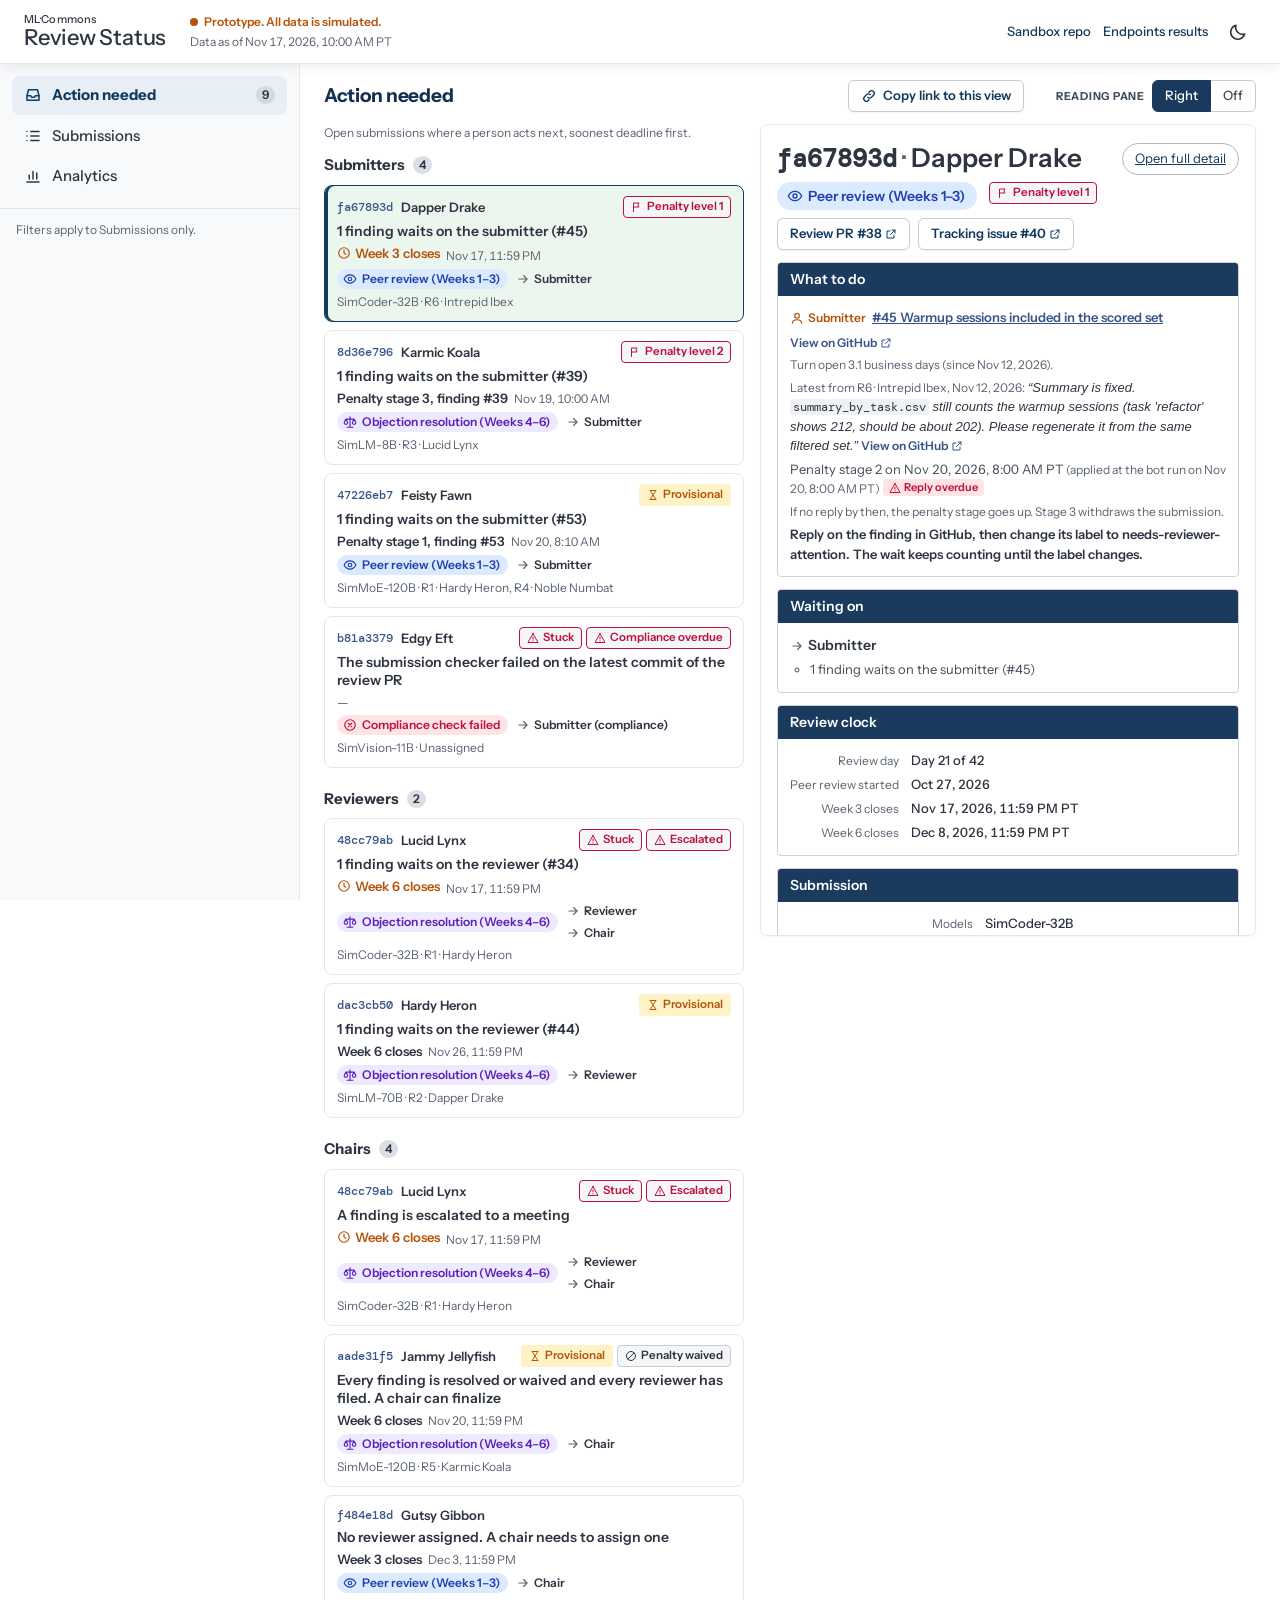
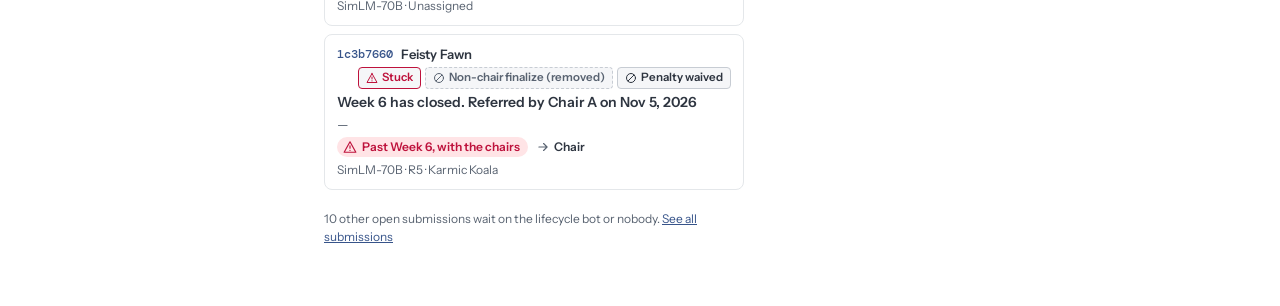
==== commit 64174bb0: "Rename Program to Analytics; count trends by cohort (rules 4.2), not by month Submissions per cohort" ====
--- a/docs/status.html
+++ b/docs/status.html
@@ -28,8 +28,8 @@
       if (n) n.hidden = false;
     });
   </script>
-  <link rel="stylesheet" href="v/02a09e0549/styles.css">
-  <script type="module" src="v/02a09e0549/js/app.js"></script>
+  <link rel="stylesheet" href="v/6e11e056cd/styles.css">
+  <script type="module" src="v/6e11e056cd/js/app.js"></script>
 </head>
 <body>
   <script>
@@ -90,7 +90,7 @@
           <span id="pane-slot" class="pane-slot"></span>
         </div>
         <div id="view-action" class="split" hidden></div>
-        <div id="view-program" hidden>
+        <div id="view-analytics" hidden>
           <div id="program-top"></div>
           <div id="metrics"></div>
           <div id="stages"></div>
--- a/docs/v/6e11e056cd/styles.css
+++ b/docs/v/6e11e056cd/styles.css
@@ -0,0 +1,1006 @@
+/* Endpoints review status page. Tokens follow the Endpoints results visualizer (see DESIGN.md). */
+
+:root {
+  --font: 'Instrument Sans', -apple-system, BlinkMacSystemFont, 'Segoe UI', Roboto, 'Helvetica Neue', Arial, sans-serif;
+  --mono: 'DM Mono', ui-monospace, SFMono-Regular, Menlo, Consolas, monospace;
+
+  --bg: #ffffff;
+  --bg-band: #f5f6f8;
+  --bg-status: #eef1f4;
+  --bg-card: #ffffff;
+  --bg-sidebar: #f8f9fa;
+  --bg-hover: rgba(204, 235, 212, 0.25);
+  --bg-selected: rgba(204, 235, 212, 0.4);
+  --line: #e4e7ea;
+  --line-table: #ccd2da;
+  --line-row: #e7eaef;
+  --line-control: #c7ccd3;
+  --text: #434c58;
+  --text-strong: #2e3540;
+  --text-label: #3f4d5e;
+  --text-muted: #596371;
+  --text-th: #5d6775;
+  --navy: #14304f;
+  --navy-ui: #123a5c;
+  --navy-card: #1a3a5e;
+  --nav-pill: #e8eef5;
+  --mint: #ccebd4;
+  --action: #009966;
+  --action-text: #007a52;
+  --focus: rgba(0, 153, 102, 0.45);
+  --link: #37548a;
+  --link-hover: #2b416b;
+  --kbd-bg: #eff1f4;
+  --warn: #be123c;
+  --warn-bg: #ffe4e6;
+  --soon: #b45309;
+  --shadow-overlay: 0 12px 28px -8px rgb(15 23 42 / 0.22), 0 2px 6px 0 rgb(15 23 42 / 0.08);
+  --shadow-raised: 0 1px 2px 0 rgb(15 23 42 / 0.05);
+
+  /* stage tones: fg / bg */
+  --slate-fg: #434c58; --slate-bg: #e7eaef;
+  --blue-fg: #1e40af; --blue-bg: #dbeafe;
+  --violet-fg: #5b21b6; --violet-bg: #ede9fe;
+  --rose-fg: #be123c; --rose-bg: #ffe4e6;
+  --teal-fg: #0f766e; --teal-bg: #ccfbf1;
+  --green-fg: #15803d; --green-bg: #dcfce7;
+  --amber-fg: #b45309; --amber-bg: #fef3c7;
+  --closed-fg: #596371;
+
+  /* review-phase bar: ordinal blue ramp + critical (validated with the dataviz palette checker) */
+  --phase-1: #86b6ef; --phase-2: #1c5cab; --phase-crit: #d03b3b;
+
+  --header-h: 64px;
+  --sidebar-w: 300px;
+  --nav-w: 216px;
+  --radius-control: 6px;
+  --radius-card: 4px;
+  --radius-panel: 8px;
+  color-scheme: light;
+}
+
+@media (prefers-color-scheme: dark) {
+  :root:not([data-theme="light"]) { /* only used before app.js sets the class */ }
+}
+html.dark {
+  --bg: #1a2028;
+  --bg-band: #202833;
+  --bg-status: #262e3b;
+  --bg-card: #2e3540;
+  --bg-sidebar: #14181f;
+  --bg-hover: rgba(204, 235, 212, 0.06);
+  --bg-selected: #283437;
+  --line: #434c58;
+  --line-table: #434c58;
+  --line-row: #2e3540;
+  --line-control: #434c58;
+  --text: #acb4bf;
+  --text-strong: #ffffff;
+  --text-label: #acb4bf;
+  --text-muted: #a3acb8;
+  --text-th: #acb4bf;
+  --navy: #ffffff;
+  --navy-ui: #ffffff;
+  --navy-card: #566467;
+  --nav-pill: #434c58;
+  --action-text: #34d399;
+  --link: #bed3fb;
+  --link-hover: #d7e4ff;
+  --kbd-bg: #2e3540;
+  --warn: #fda4af;
+  --warn-bg: #3b1820;
+  --soon: #f1c281;
+
+  --slate-fg: #ccd2da; --slate-bg: #2e3540;
+  --blue-fg: #bed3fb; --blue-bg: #1c2b4a;
+  --violet-fg: #ddd6fe; --violet-bg: #2e2550;
+  --rose-fg: #fda4af; --rose-bg: #3b1820;
+  --teal-fg: #99f6e4; --teal-bg: #12332f;
+  --green-fg: #86efac; --green-bg: #14321f;
+  --amber-fg: #f1c281; --amber-bg: #302818;
+  --closed-fg: #9099a5;
+  --phase-1: #2a78d6; --phase-2: #9ec5f4; --phase-crit: #d03b3b;
+  color-scheme: dark;
+}
+
+* { box-sizing: border-box; }
+html { background: var(--bg); }
+body {
+  margin: 0; background: var(--bg); color: var(--text); font-family: var(--font);
+  font-size: 14px; line-height: 1.5; font-optical-sizing: auto; -webkit-font-smoothing: antialiased;
+}
+h1, h2, h3, h4 { margin: 0; font-weight: 600; color: var(--text-strong); }
+p { margin: 0; }
+a { color: var(--link); }
+a:hover { color: var(--link-hover); }
+button { font: inherit; color: inherit; }
+.num, time { font-variant-numeric: tabular-nums; }
+.mcard-value .num { font-variant-numeric: normal; }
+.mono { font-family: var(--mono); font-size: 0.95em; }
+.muted { color: var(--text-muted); }
+.meta { font-size: 12px; line-height: 18px; color: var(--text-muted); }
+.micro { font-size: 11px; line-height: 16px; font-weight: 700; letter-spacing: 0.07em; text-transform: uppercase; color: var(--text-label); }
+.block { display: block; }
+.nw { white-space: nowrap; }
+.sr-only { position: absolute; left: 0; top: 0; width: 1px; height: 1px; padding: 0; margin: -1px; overflow: hidden; clip: rect(0 0 0 0); white-space: nowrap; border: 0; }
+.icon { width: 16px; height: 16px; flex: none; vertical-align: -3px; }
+[hidden] { display: none !important; }
+:focus-visible { outline: 2px solid var(--action); outline-offset: 2px; border-radius: 3px; }
+.skip { position: absolute; left: 8px; top: -40px; background: var(--navy-ui); color: #fff; padding: 6px 10px; border-radius: 6px; z-index: 100; }
+html.dark .skip { color: #1a2028; }
+.skip:focus { top: 8px; }
+
+/* ---------------------------------------------------------------- header */
+.site-header {
+  position: sticky; top: 0; z-index: 40; min-height: var(--header-h); display: flex; align-items: center; gap: 12px 24px;
+  flex-wrap: wrap; padding: 8px 24px; background: var(--bg); border-bottom: 1px solid var(--line);
+  box-shadow: 0 4px 10px rgba(16, 32, 48, 0.06);
+}
+.brand { display: flex; flex-direction: column; line-height: 1; color: var(--text-strong); }
+.brand-top { font-size: 11px; font-weight: 500; letter-spacing: 0.01em; }
+.brand-bottom { font-size: 22px; font-weight: 500; letter-spacing: -0.01em; margin-top: 2px; }
+.proto { display: flex; flex-direction: column; gap: 2px; font-size: 12px; }
+.proto-note { display: inline-flex; align-items: center; gap: 6px; color: var(--amber-fg); font-weight: 600; }
+.proto-dot { width: 8px; height: 8px; border-radius: 50%; background: var(--amber-fg); }
+.as-of { color: var(--text-muted); }
+.header-links { display: flex; align-items: center; gap: 12px; margin-left: auto; }
+.hlink { font-size: 13px; font-weight: 500; color: var(--navy-ui); text-decoration: none; }
+.hlink:hover { text-decoration: underline; color: var(--navy-ui); }
+
+/* ---------------------------------------------------------------- controls */
+.field-label { display: flex; align-items: center; gap: 6px; font-size: 11px; line-height: 16px; font-weight: 700; letter-spacing: 0.025em; text-transform: uppercase; color: var(--text-label); margin: 0 0 6px; }
+.field-label.inline { display: inline-flex; margin: 0; }
+.field-control {
+  height: 36px; padding: 0 10px; border: 1px solid var(--line-control); border-radius: var(--radius-control);
+  background: var(--bg); color: var(--text-strong); font: inherit; font-size: 13px;
+}
+.field-control.sm { height: 32px; }
+.field-control.narrow { width: 72px; }
+.field-control:focus { outline: none; border-color: var(--action); box-shadow: 0 0 0 2px rgba(0, 153, 102, 0.2); }
+.field-control:disabled { opacity: 0.5; cursor: not-allowed; }
+html.dark .field-control { background: #2e3540; }
+.count-pill { display: inline-flex; align-items: center; justify-content: center; min-width: 18px; height: 18px; padding: 0 6px; border-radius: 999px; background: rgba(204, 210, 218, 0.7); color: var(--text-strong); font-size: 12px; font-weight: 600; }
+.count-pill:empty { display: none; }
+html.dark .count-pill { background: #2e3540; color: #ccd2da; }
+.btn-quiet {
+  display: inline-flex; align-items: center; gap: 6px; height: 32px; padding: 0 12px; border: 1px solid var(--line-control);
+  border-radius: var(--radius-control); background: var(--bg); color: var(--navy-ui); font-size: 13px; font-weight: 600;
+  cursor: pointer; box-shadow: var(--shadow-raised); text-decoration: none; white-space: nowrap;
+}
+.btn-quiet:hover { border-color: var(--action); color: var(--action-text); }
+html.dark .btn-quiet { background: #2e3540; color: #e4e8ee; }
+.btn-link { background: none; border: 0; padding: 0; color: var(--link); font-weight: 600; font-size: 13px; cursor: pointer; text-decoration: underline; text-underline-offset: 2px; }
+.btn-pill {
+  display: inline-flex; align-items: center; gap: 6px; height: 32px; padding: 0 12px; border: 1px solid rgba(31, 58, 92, 0.35);
+  border-radius: 999px; background: transparent; color: var(--navy-ui); font-size: 13px; cursor: pointer;
+}
+.btn-pill[aria-expanded="true"] { background: var(--navy-ui); color: #fff; border-color: var(--navy-ui); }
+html.dark .btn-pill { border-color: #737d8b; }
+html.dark .btn-pill[aria-expanded="true"] { background: #3a618d; border-color: #3a618d; color: #fff; }
+.btn-pill .count-pill { background: rgba(255, 255, 255, 0.85); color: var(--navy-ui); }
+.icon-btn { display: inline-flex; align-items: center; justify-content: center; width: 36px; height: 36px; border: 0; border-radius: 8px; background: transparent; color: var(--text-strong); cursor: pointer; }
+.icon-btn:hover { background: var(--bg-status); }
+.icon-btn.xs { width: 24px; height: 24px; border-radius: 4px; }
+.icon-btn.xs .icon { width: 14px; height: 14px; }
+.icon-btn:disabled { opacity: 0.35; cursor: not-allowed; }
+.icon-btn .icon { width: 20px; height: 20px; }
+.seg-group { display: inline-flex; align-items: center; flex-wrap: wrap; }
+.seg-label { margin-right: 8px; }
+.seg-btn {
+  height: 32px; padding: 0 12px; border: 1px solid var(--line-control); margin-left: -1px; background: var(--bg);
+  color: var(--text); font-size: 13px; font-weight: 500; cursor: pointer;
+}
+.seg-btn:first-of-type { border-radius: 6px 0 0 6px; }
+.seg-btn:last-of-type { border-radius: 0 6px 6px 0; }
+.seg-btn[aria-pressed="true"], .seg-btn[aria-selected="true"] { background: #1a3a5d; border-color: #1a3a5d; color: #fff; position: relative; }
+html.dark .seg-btn { background: #2e3540; }
+html.dark .seg-btn[aria-pressed="true"], html.dark .seg-btn[aria-selected="true"] { background: #3a618d; border-color: #3a618d; }
+kbd { font-family: var(--mono); font-size: 11px; background: var(--kbd-bg); border-radius: 4px; padding: 1px 6px; box-shadow: inset 0 -1px 0 var(--line-control); color: var(--text); }
+
+/* ---------------------------------------------------------------- notes */
+.notes { padding: 0 24px; }
+.note { display: flex; align-items: center; gap: 8px; margin: 8px 0; padding: 8px 12px; border: 1px solid var(--line); border-radius: var(--radius-panel); background: var(--bg-band); font-size: 13px; }
+.note > span { flex: 1; }
+.note.warnings { display: block; }
+.note.warnings summary { cursor: pointer; display: flex; gap: 8px; align-items: center; }
+.note.warnings ul { margin: 6px 0 0 24px; padding: 0; }
+.load-status { padding: 24px; }
+.load-status:empty { display: none; }
+.load-status.error { color: var(--warn); }
+
+/* ---------------------------------------------------------------- layout */
+.app { display: grid; grid-template-columns: var(--sidebar-w) minmax(0, 1fr); align-items: start; }
+/* Hiding filters, or opening a full detail, keeps the pages on the left; only the filter list goes. */
+body.filters-hidden .app, body.in-detail .app { grid-template-columns: var(--nav-w) minmax(0, 1fr); }
+body.filters-hidden #filters-body, body.in-detail #filters-body { display: none; }
+.sidebar {
+  position: sticky; top: var(--header-h); height: calc(100vh - var(--header-h)); overflow-y: auto;
+  background: var(--bg-sidebar); border-right: 1px solid var(--line); padding: 0 0 24px;
+}
+.main { min-width: 0; padding: 16px 24px 48px; }
+.main:focus { outline: none; }
+.backdrop { position: fixed; inset: 0; background: rgba(0, 0, 0, 0.4); z-index: 44; }
+.only-drawer { display: none; }
+.only-wide { display: inline-flex; }
+#hide-filters { color: var(--text-muted); }
+#hide-filters:hover { color: var(--text-strong); }
+
+.title-row { display: flex; align-items: center; gap: 12px 16px; flex-wrap: wrap; margin-bottom: 12px; }
+.view-heading { font-size: 19px; font-weight: 700; letter-spacing: -0.015em; color: var(--navy); line-height: 1.375; }
+.search { flex: 1; min-width: 200px; max-width: 420px; margin-left: auto; }
+.search .field-control { width: 100%; }
+
+/* ---------------------------------------------------------------- pages and reading pane */
+/* Left panel: the three pages on top, filters below (filters only on Submissions). */
+.side-nav { display: flex; flex-direction: column; gap: 2px; padding: 12px; border-bottom: 1px solid var(--line); }
+.nav-item { display: flex; align-items: center; gap: 10px; padding: 8px 12px; border-radius: var(--radius-panel); color: var(--text-strong); text-decoration: none; font-size: 15px; font-weight: 500; }
+.nav-item .icon { width: 18px; height: 18px; flex: none; }
+.nav-item:hover { background: var(--bg-status); }
+.nav-item[aria-current="page"] { background: var(--nav-pill); color: var(--navy-ui); font-weight: 700; }
+.nav-item .count-pill { margin-left: auto; }
+.side-note { padding: 12px 16px; margin: 0; }
+/* The same pages as tabs, when the left panel is hidden or a drawer. */
+.view-tabs { display: none; gap: 4px; flex-wrap: wrap; margin-bottom: 12px; }
+.view-tabs .nav-item { padding: 6px 12px; font-size: 14px; border: 1px solid var(--line-control); }
+.view-note { margin: 0 0 12px; }
+
+.pane-slot:empty { display: none; }
+/* Without the search box (Action needed, Program) the title-row controls sit at the right. */
+body:not([data-page="list"]) .copy-link { margin-left: auto; }
+.split-body { display: grid; grid-template-columns: minmax(340px, 420px) minmax(0, 1fr); gap: 16px; align-items: start; }
+.split-list { min-width: 0; }
+.pane {
+  position: sticky; top: calc(var(--header-h) + 12px); max-height: calc(100vh - var(--header-h) - 24px); overflow-y: auto; min-width: 0;
+  padding: 16px; border: 1px solid var(--line); border-radius: var(--radius-panel); background: var(--bg-card); box-shadow: var(--shadow-raised);
+}
+.pane-head .detail-head-row { align-items: center; }
+.pane-head .detail-title:focus { outline: none; }
+.pane-head .detail-links { margin-top: 8px; }
+.pane-cards { display: grid; gap: 12px; margin-top: 12px; }
+
+/* Compact rows. Beside the pane they form one column; with the pane off they fill the width. */
+.crows { list-style: none; margin: 0; padding: 0; display: grid; gap: 8px; }
+.split-list:only-child .crows { grid-template-columns: repeat(auto-fill, minmax(340px, 1fr)); }
+.crow-link {
+  display: grid; gap: 4px; padding: 10px 12px; border: 1px solid var(--line); border-radius: var(--radius-panel);
+  background: var(--bg-card); color: var(--text); text-decoration: none; font-size: 13px; line-height: 18px;
+}
+.crow-link:hover { border-color: var(--line-control); background: var(--bg-hover); }
+.crow-link:focus-visible { outline: 2px solid var(--focus); outline-offset: 1px; }
+.crow.sel .crow-link { border-color: var(--navy-ui); box-shadow: inset 3px 0 0 var(--navy-ui); background: var(--bg-selected); }
+.crow-top { display: flex; align-items: center; flex-wrap: wrap; gap: 4px 8px; }
+.crow-id { color: var(--link); font-weight: 500; }
+.crow-org { color: var(--text-strong); font-weight: 600; }
+.crow-top .flags { margin-left: auto; }
+.crow-step { color: var(--text-strong); font-size: 14px; font-weight: 600; }
+.crow-due .meta.block { display: inline; margin-left: 6px; }
+.crow-meta { display: flex; align-items: center; flex-wrap: wrap; gap: 4px 8px; }
+.agroup { margin-bottom: 20px; }
+.agroup-h { display: flex; align-items: center; gap: 8px; margin: 0 0 8px; font-size: 15px; font-weight: 700; color: var(--text-strong); }
+
+/* ---------------------------------------------------------------- sidebar */
+.sidebar-head { display: flex; align-items: center; gap: 8px; padding: 12px 16px; border-bottom: 1px solid var(--line); position: sticky; top: 0; background: var(--bg-sidebar); z-index: 1; }
+.sidebar-head h2 { flex: 1; }
+.fsection { border-bottom: 1px solid var(--line); }
+.fsection-title { list-style: none; display: flex; align-items: center; gap: 6px; padding: 12px 16px; cursor: pointer; font-size: 13px; font-weight: 700; text-transform: uppercase; letter-spacing: 0.05em; color: var(--action-text); }
+.fsection-title::-webkit-details-marker { display: none; }
+.fsection[open] > .fsection-title .chev { transform: rotate(90deg); }
+.fsection-title .chev { transition: transform 150ms; width: 14px; height: 14px; }
+.fsection-body { padding: 0 16px 12px; }
+.fgroup { border: 0; padding: 0; margin: 0 0 14px; min-width: 0; }
+.fgroup legend { padding: 0; }
+.checks { list-style: none; margin: 0; padding: 0; }
+.checks li { margin: 0; }
+.checks label, .toggle { display: flex; align-items: flex-start; gap: 8px; padding: 3px 0; font-size: 13px; cursor: pointer; color: var(--text-strong); }
+.checks input, .toggle input { accent-color: var(--action); width: 16px; height: 16px; margin: 2px 0 0; flex: none; }
+.checks.nested { padding-left: 24px; }
+.status-row { font-weight: 600; }
+.db-status { font-family: var(--mono); font-size: 10.5px; color: var(--text-muted); letter-spacing: 0; margin-left: 4px; }
+.status-row .db-status, .checks .db-status { margin-left: auto; padding-left: 6px; }
+.toggle { margin: 4px 0 10px; }
+.inline-field { display: flex; align-items: center; gap: 8px; margin-top: 6px; }
+.date-pair { display: grid; grid-template-columns: 1fr 1fr; gap: 8px; }
+.date-pair label { display: flex; flex-direction: column; gap: 2px; }
+.date-pair .field-control { width: 100%; min-width: 0; padding: 0 4px; font-size: 12px; }
+.date-pair label { min-width: 0; }
+
+/* ---------------------------------------------------------------- program metrics (draft) */
+/* One 12-column grid; each tile sets its span. Three numbers, then the chart (8) beside coverage (4). */
+.program { margin-bottom: 16px; }
+#program-bottom .program { margin-top: 4px; }
+.program-place { margin-left: auto; }
+.pgrid { display: grid; grid-template-columns: repeat(12, minmax(0, 1fr)); gap: 12px; }
+.pgrid > .pstat { grid-column: span 4; gap: 4px; }
+.pgrid > .pchart-card { grid-column: span 8; }
+.pgrid > .pcover-card { grid-column: span 4; }
+.pcard-head { display: flex; align-items: center; justify-content: space-between; flex-wrap: wrap; gap: 8px 12px; }
+.pchart { list-style: none; margin: 0; padding: 0; display: flex; align-items: stretch; height: 188px; }
+.pcol { flex: 1 1 0; min-width: 0; display: flex; flex-direction: column; align-items: center; }
+/* The open cohort is still filling up: lighter bar. */
+.pcol.open .pbar { background: var(--phase-1); }
+.pcol.open .plab { font-weight: 600; color: var(--text-strong); }
+.pval { font-size: 12px; line-height: 16px; font-weight: 600; color: var(--text-strong); margin-bottom: 2px; }
+/* padding-top leaves room for the count above the tallest column; heights resolve against the rest. */
+.pbar-track { flex: 1; width: 100%; padding-top: 18px; display: flex; flex-direction: column; align-items: center; justify-content: flex-end; border-bottom: 1px solid var(--line-table); }
+.pbar { display: block; width: min(calc(100% - 2px), 40px); background: var(--phase-2); border-radius: 4px 4px 0 0; }
+.plab { font-size: 11px; line-height: 16px; color: var(--text-muted); padding-top: 4px; white-space: nowrap; }
+.pmodels { list-style: none; margin: 0; padding: 0; display: flex; flex-direction: column; gap: 10px; }
+.pmodel { display: grid; grid-template-columns: minmax(0, 1fr) auto; gap: 4px 8px; font-size: 13px; line-height: 18px; }
+.pmodel-name { color: var(--text); overflow-wrap: anywhere; }
+.pmodel-n { color: var(--text-strong); font-weight: 600; text-align: right; }
+.pmodel-track { grid-column: 1 / -1; grid-row: 2; height: 8px; border-radius: 4px; background: var(--bg-status); overflow: hidden; }
+.pmodel-bar { display: block; height: 100%; background: var(--phase-2); border-radius: 4px; }
+.pdetail summary { cursor: pointer; font-size: 13px; font-weight: 600; color: var(--link); }
+.pdetail .meta { display: block; margin: 6px 0; }
+.pheat-wrap { overflow-x: auto; }
+.pheat { border-collapse: separate; border-spacing: 3px; font-size: 12px; line-height: 14px; }
+.pheat th { font-weight: 500; text-align: left; color: var(--text); white-space: nowrap; padding-right: 6px; }
+.pheat td { padding: 0; }
+.pdot { display: block; width: 12px; height: 12px; border-radius: 2px; border: 1px solid var(--line-control); }
+.pdot.on { background: var(--phase-2); border-color: var(--phase-2); }
+@media (max-width: 1100px) {
+  .pgrid > .pchart-card, .pgrid > .pcover-card { grid-column: span 12; }
+}
+@media (max-width: 640px) {
+  .pgrid > .pstat { grid-column: span 12; }
+  .program-place { margin-left: 0; }
+}
+
+/* ---------------------------------------------------------------- metrics */
+.metrics { margin-bottom: 12px; }
+.metrics-head { display: flex; align-items: center; flex-wrap: wrap; gap: 8px 16px; margin-bottom: 8px; }
+.mresp { grid-column: span 2; display: grid; grid-template-columns: repeat(2, minmax(0, 1fr)); gap: 8px 12px; align-content: start; }
+.mresp-head { grid-column: 1 / -1; display: flex; align-items: center; justify-content: space-between; flex-wrap: wrap; gap: 4px 12px; }
+.mresp-head .meta { flex-basis: 100%; }
+/* Metric cards: a title, one large number, at most one supporting line, then an optional
+   phase bar or breakdown list. Modelled on stat panels (DESIGN.md references 5, 12). */
+.mcards { display: grid; grid-template-columns: repeat(auto-fit, minmax(220px, 1fr)); gap: 12px; }
+.mcards-more { margin-top: 12px; grid-template-columns: repeat(auto-fill, minmax(200px, 1fr)); }
+.mcard {
+  display: flex; flex-direction: column; gap: 10px; min-width: 0;
+  padding: 16px; border: 1px solid var(--line); border-radius: var(--radius-panel);
+  background: var(--bg-card); box-shadow: var(--shadow-raised);
+}
+.mcard-main {
+  display: flex; flex-direction: column; align-items: flex-start; gap: 6px;
+}
+.mcard-title { font-size: 15px; line-height: 20px; font-weight: 600; color: var(--text-strong); }
+.period-pill {
+  font-size: 12px; line-height: 16px; padding: 1px 8px;
+  border: 1px solid var(--line-control); border-radius: 999px; color: var(--text-muted);
+}
+.mcard-value { display: flex; align-items: baseline; gap: 6px; margin-top: 4px; color: var(--text-strong); }
+.mcard-value .num { font-size: 36px; line-height: 40px; font-weight: 600; letter-spacing: -0.01em; }
+.mcard-value .unit { font-size: 15px; color: var(--text-muted); }
+.mcard.warn .mcard-value { color: var(--warn); }
+.mcard-warn { width: 22px; height: 22px; align-self: center; }
+.mcard-caption { font-size: 12px; line-height: 16px; color: var(--text-muted); }
+.mcard-line { margin: 0; font-size: 13px; line-height: 18px; color: var(--text); }
+.mcards-more .mcard-value .num { font-size: 28px; line-height: 32px; }
+
+.alert-chip {
+  display: inline-flex; align-items: center; gap: 4px; align-self: flex-start;
+  font-size: 12px; line-height: 16px; font-weight: 600; padding: 3px 10px 3px 8px; border-radius: 999px;
+  color: var(--warn); background: var(--warn-bg);
+}
+.alert-chip .icon { width: 14px; height: 14px; }
+
+/* Thin segmented bar: 8px, rounded ends, 2px gaps between parts. */
+.phasebar { display: flex; gap: 2px; height: 8px; }
+.phasebar .seg { min-width: 4px; border-radius: 999px; }
+.p1 { background: var(--phase-1); }
+.p2 { background: var(--phase-2); }
+.p3 { background: var(--phase-crit); }
+
+.legend { list-style: none; margin: 0; padding: 0; display: flex; flex-direction: column; gap: 2px; }
+.legend-item {
+  display: flex; align-items: center; gap: 8px;
+  padding: 3px 0; font-size: 13px; line-height: 18px; color: var(--text);
+}
+.legend-item b { margin-left: auto; font-weight: 600; color: var(--text-strong); font-variant-numeric: tabular-nums; }
+.legend .dot { flex: none; width: 8px; height: 8px; border-radius: 50%; }
+
+/* "More metrics": compact rows in a grid. */
+.mrows {
+  display: grid; grid-template-columns: repeat(auto-fill, minmax(260px, 1fr)); column-gap: 24px;
+  margin-top: 12px; padding: 4px 16px; border: 1px solid var(--line); border-radius: var(--radius-panel); background: var(--bg-card);
+}
+.mrows[hidden] { display: none; }
+.mrow {
+  display: flex; align-items: center; gap: 12px;
+  padding: 10px 0; border-bottom: 1px solid var(--line-row);
+}
+.mrow-text { display: flex; flex-direction: column; min-width: 0; }
+.mrow-name { font-size: 13px; line-height: 18px; font-weight: 600; color: var(--text-strong); }
+.mrow-sub { font-size: 12px; line-height: 16px; color: var(--text-muted); }
+.mrow-value { margin-left: auto; display: flex; align-items: baseline; gap: 4px; white-space: nowrap; color: var(--text-strong); }
+.mrow-value .num { font-size: 20px; line-height: 24px; font-weight: 600; font-variant-numeric: normal; }
+.mrow-value .unit { font-size: 12px; color: var(--text-muted); }
+.mrow.warn .mrow-value { color: var(--warn); }
+.mrow-warn { width: 16px; height: 16px; align-self: center; }
+
+/* Status counts (M7): one row of plain counts, display only. */
+.sc-pipeline { display: flex; flex-wrap: wrap; gap: 4px 24px; list-style: none; margin: 0; padding: 0; }
+.sc-pipe {
+  display: inline-flex; align-items: baseline; gap: 6px;
+  font-size: 13px; line-height: 18px; color: var(--text);
+}
+.sc-pipe b { font-weight: 600; color: var(--text-strong); }
+.sc-pipe.zero { color: var(--text-muted); }
+.flag.flag-stuck, .flag.flag-penalty { color: var(--warn); border-color: currentColor; }
+.waits { display: flex; flex-direction: column; gap: 2px; }
+.metrics-foot { display: flex; align-items: flex-start; gap: 16px; flex-wrap: wrap; margin-top: 8px; }
+.caveats { font-size: 13px; }
+.caveats summary { cursor: pointer; display: inline-flex; align-items: center; gap: 6px; color: var(--link); font-weight: 600; }
+.caveats ul { margin: 6px 0 0 20px; padding: 0; max-width: 80ch; }
+.defs-title { margin: 12px 0 4px; font-size: 13px; font-weight: 600; color: var(--text-strong); }
+.defs { margin: 0; max-width: 80ch; }
+.defs dt { font-weight: 600; color: var(--text-strong); margin-top: 6px; }
+.defs dd { margin: 0; color: var(--text); }
+.load-error { margin: 16px; padding: 12px 16px; border: 1px solid var(--warn); border-radius: 6px; color: var(--warn); background: var(--warn-bg); font-weight: 600; }
+
+/* ---------------------------------------------------------------- stage counts */
+.stage-counts { display: flex; align-items: center; flex-wrap: wrap; gap: 8px 16px; margin-bottom: 16px; }
+.stage-counts h2 { margin: 0; }
+.sc-row { display: flex; flex-wrap: wrap; gap: 8px 16px; align-items: flex-start; }
+.sc-status { display: flex; flex-direction: column; gap: 4px; }
+.sc-head, .sc-item { display: inline-flex; align-items: center; gap: 6px; border: 1px solid transparent; background: none; padding: 2px 4px; border-radius: 6px; cursor: pointer; text-align: left; }
+.sc-head { font-size: 12px; font-weight: 700; color: var(--text-strong); }
+.sc-head:hover, .sc-item:hover { background: var(--bg-hover); }
+.sc-head[aria-pressed="true"], .sc-item[aria-pressed="true"] { border-color: var(--action); background: var(--bg-selected); }
+.sc-items { display: flex; flex-wrap: wrap; gap: 4px; }
+.sc-item .num { font-weight: 600; color: var(--text-strong); min-width: 1ch; }
+.sc-item.dim { opacity: 0.6; }
+.sc-item.dim .pill { font-style: italic; }
+.sc-total { font-weight: 700; }
+.sc-closed > summary { cursor: pointer; display: inline-flex; gap: 8px; font-size: 12px; font-weight: 700; color: var(--text-strong); padding: 2px 4px; }
+.sc-closed[open] { flex-basis: 100%; }
+
+/* ---------------------------------------------------------------- pills, chips, badges */
+.stage-cell { display: inline-flex; flex-direction: column; align-items: flex-start; gap: 2px; }
+.stage-cell .db-status { margin-left: 0; }
+.pill { display: inline-flex; align-items: center; gap: 5px; border-radius: 999px; font-weight: 600; white-space: nowrap; }
+.pill-sm { font-size: 12px; line-height: 16px; padding: 2px 8px 2px 6px; }
+.pill-sm .icon { width: 14px; height: 14px; }
+.pill-md { font-size: 14px; line-height: 20px; padding: 4px 12px 4px 10px; }
+.tone-slate { color: var(--slate-fg); background: var(--slate-bg); }
+.tone-blue { color: var(--blue-fg); background: var(--blue-bg); }
+.tone-violet { color: var(--violet-fg); background: var(--violet-bg); }
+.tone-rose { color: var(--rose-fg); background: var(--rose-bg); }
+.tone-teal { color: var(--teal-fg); background: var(--teal-bg); }
+.tone-green { color: var(--green-fg); background: var(--green-bg); }
+.tone-closed { color: var(--closed-fg); background: transparent; border: 1px dashed var(--closed-fg); }
+.waits, .flags { display: inline-flex; flex-wrap: wrap; gap: 4px; }
+.wait { display: inline-flex; align-items: center; gap: 4px; font-size: 12px; font-weight: 600; color: var(--text-strong); white-space: nowrap; }
+.wait .icon { width: 14px; height: 14px; color: var(--text-muted); }
+.wait-nobody { color: var(--text-muted); font-weight: 400; }
+/* Flags are one size everywhere: same height, padding, type and radius, and the text never wraps.
+   In the table they stack and fill the column, so a cell's badges line up; in cards they sit in a row. */
+.flag { display: inline-flex; align-items: center; gap: 4px; box-sizing: border-box; height: 22px; max-width: 100%; padding: 0 7px; font-size: 11.5px; line-height: 1; font-weight: 600; border: 1px solid var(--line-control); border-radius: 4px; background: var(--bg-band); color: var(--text-strong); white-space: nowrap; }
+.flag > span { overflow: hidden; text-overflow: ellipsis; }
+.flag .icon { width: 12px; height: 12px; flex: none; }
+.flag-provisional { color: var(--amber-fg); background: var(--amber-bg); border-color: transparent; }
+.flag-escalated, .flag-compliance_overdue, .flag-non_chair_finalize { color: var(--warn); border-color: currentColor; }
+.flag-test { border-style: dashed; }
+.turn { display: inline-flex; align-items: center; gap: 4px; font-size: 12px; font-weight: 600; }
+.turn .icon { width: 14px; height: 14px; }
+.turn-sub { color: var(--amber-fg); }
+.turn-rev { color: var(--blue-fg); }
+.turn-res { color: var(--green-fg); }
+.turn-none { color: var(--warn); }
+.nbadge { display: inline-flex; align-items: center; gap: 3px; font-size: 11px; font-weight: 600; padding: 0 6px; border-radius: 4px; color: var(--warn); background: var(--warn-bg); }
+.nbadge .icon { width: 12px; height: 12px; }
+.badge-rev { display: inline-flex; align-items: center; gap: 2px; margin-left: 6px; font-size: 12px; font-weight: 600; color: var(--blue-fg); background: var(--blue-bg); padding: 0 6px; border-radius: 4px; }
+.badge-rev .icon { width: 12px; height: 12px; }
+.warn-text { color: var(--warn); }
+.warn-text .icon { width: 13px; height: 13px; margin-right: 3px; }
+.role { display: inline-flex; align-items: center; gap: 3px; font-size: 10.5px; font-weight: 600; text-transform: uppercase; letter-spacing: 0.04em; padding: 0 5px; border: 1px solid var(--line-control); border-radius: 4px; color: var(--text-muted); }
+.role .icon { width: 11px; height: 11px; }
+.role-bot { border-style: dashed; }
+.person { font-weight: 600; color: var(--text-strong); }
+.ext { display: inline-flex; align-items: center; gap: 3px; font-weight: 600; text-decoration: none; white-space: nowrap; }
+.ext:hover { text-decoration: underline; }
+.ext-icon { width: 12px; height: 12px; }
+.label-name { font-family: var(--mono); font-size: 12px; padding: 0 5px; border-radius: 4px; background: var(--kbd-bg); color: var(--text-strong); }
+.marker { display: inline-flex; align-items: center; gap: 3px; font-size: 11px; font-weight: 600; padding: 0 6px; border-radius: 4px; border: 1px solid var(--line-control); color: var(--text-strong); }
+.marker .icon { width: 11px; height: 11px; }
+.markers { display: flex; gap: 4px; flex-wrap: wrap; margin: 4px 0; }
+
+/* ---------------------------------------------------------------- toolbar */
+.toolbar { display: flex; flex-direction: column; gap: 8px; padding: 10px 12px; background: var(--bg-status); border: 1px solid var(--line); border-bottom: 0; border-radius: var(--radius-card) var(--radius-card) 0 0; }
+.groupbar { display: flex; align-items: center; flex-wrap: wrap; gap: 8px 16px; }
+.gb-row { display: flex; align-items: center; flex-wrap: wrap; gap: 8px; min-width: 0; }
+.gb-sort { margin-left: auto; }
+.gchips { display: flex; align-items: center; flex-wrap: wrap; gap: 6px; }
+.gchip { display: inline-flex; align-items: center; gap: 2px; height: 32px; padding: 0 2px 0 4px; border: 1px solid var(--line-control); border-radius: 999px; background: var(--bg); font-size: 13px; font-weight: 600; color: var(--text-strong); }
+.gchip-n { display: inline-flex; width: 20px; height: 20px; align-items: center; justify-content: center; border-radius: 50%; background: var(--navy-ui); color: var(--bg); font-size: 11px; margin-right: 4px; }
+.gsep { color: var(--text-muted); }
+.spacer { flex: 1; }
+.chips { display: flex; flex-wrap: wrap; gap: 6px; }
+.chips:empty { display: none; }
+.chip { display: inline-flex; align-items: center; gap: 4px; height: 28px; padding: 0 6px 0 10px; border: 1px solid var(--action); border-radius: 999px; background: var(--bg-selected); color: var(--text-strong); font-size: 12px; font-weight: 600; cursor: pointer; max-width: 100%; }
+.chip span { overflow: hidden; text-overflow: ellipsis; white-space: nowrap; }
+.chip .icon { width: 14px; height: 14px; }
+
+/* ---------------------------------------------------------------- list */
+.list-head { display: flex; align-items: baseline; gap: 12px; padding: 8px 12px; border: 1px solid var(--line); border-top: 0; background: var(--bg-status); }
+.table-wrap { position: relative; border: 1px solid var(--line); border-top: 0; overflow-x: auto; }
+table.data { width: 100%; border-collapse: collapse; font-size: 13px; line-height: 20px; }
+table.data thead th { position: sticky; top: 0; background: var(--bg-band); z-index: 1; text-align: left; font-size: 11px; line-height: 16px; font-weight: 700; letter-spacing: 0.025em; text-transform: uppercase; color: var(--text-th); padding: 10px 12px; border-bottom: 1px solid var(--line-table); white-space: nowrap; }
+.th-sort { background: none; border: 0; padding: 0; font: inherit; color: inherit; text-transform: inherit; letter-spacing: inherit; cursor: pointer; display: inline-flex; align-items: center; gap: 4px; text-decoration: underline dotted; text-underline-offset: 3px; }
+.th-sort:hover { color: var(--action-text); }
+.sort-ic { width: 12px; height: 12px; }
+table.data td { padding: 10px 12px; border-bottom: 1px solid var(--line-row); vertical-align: top; color: var(--text); }
+tr.row:hover td { background: var(--bg-hover); }
+tr.row[data-depth="1"] td:first-child { padding-left: 28px; }
+tr.row[data-depth="2"] td:first-child { padding-left: 44px; }
+tr.row[data-depth="3"] td:first-child { padding-left: 60px; }
+.sub-link { font-weight: 600; color: var(--link); text-decoration: none; font-size: 13.5px; }
+.sub-link:hover { text-decoration: underline; }
+.c-id .block { color: var(--text-strong); }
+.c-id .meta { color: var(--text-muted); }
+.also { font-style: italic; }
+.due-kind { display: inline-flex; align-items: center; gap: 4px; font-weight: 600; color: var(--text-strong); }
+.due-kind.soon { color: var(--soon); }
+.due-kind .icon { width: 14px; height: 14px; }
+.due-fin { font-weight: 600; color: var(--text-strong); }
+.group-row th { padding: 0; text-align: left; background: var(--bg); border-bottom: 1px solid var(--line-row); }
+.group-btn { display: flex; align-items: center; flex-wrap: wrap; gap: 4px 8px; width: 100%; padding: 8px 12px; border: 0; background: transparent; cursor: pointer; text-align: left; font-size: 13px; }
+.group-btn:hover { background: var(--bg-hover); }
+.group-row[data-depth="0"] .group-btn { background: var(--bg-band); }
+.group-row[data-depth="1"] .group-btn { padding-left: 28px; }
+.group-row[data-depth="2"] .group-btn { padding-left: 44px; }
+.group-btn .chev { width: 14px; height: 14px; }
+.group-key { color: var(--text-muted); }
+.group-name { font-weight: 700; color: var(--text-strong); }
+.group-sum { flex-basis: 100%; padding-left: 22px; }
+.empty { padding: 24px; text-align: center; color: var(--text-muted); }
+
+/* ---------------------------------------------------------------- detail */
+.detail-top { display: flex; align-items: center; justify-content: space-between; gap: 12px; margin-bottom: 12px; }
+.btn-back { display: inline-flex; align-items: center; gap: 4px; height: 32px; padding: 0 10px; border: 0; border-radius: 6px; background: var(--kbd-bg); color: var(--text); cursor: pointer; font-size: 14px; }
+.detail-head { margin-bottom: 16px; }
+.detail-title { font-size: 26px; line-height: 34px; font-weight: 600; color: var(--text-strong); }
+.detail-title:focus { outline: none; }
+.detail-title .sep { color: var(--text-muted); }
+.detail-head > p { display: flex; align-items: center; gap: 6px; flex-wrap: wrap; margin-top: 2px; }
+.status-strip { display: flex; align-items: flex-start; gap: 8px 12px; flex-wrap: wrap; margin-top: 10px; }
+.status-strip .stage-cell { flex-direction: row; align-items: center; gap: 8px; }
+.detail-links { display: flex; gap: 8px; flex-wrap: wrap; margin-top: 12px; }
+.cards { display: grid; grid-template-columns: repeat(auto-fill, minmax(320px, 1fr)); gap: 12px; margin-bottom: 16px; align-items: start; }
+.card { border: 1px solid var(--line-table); border-radius: var(--radius-card); background: var(--bg-card); overflow: hidden; }
+.card-title { background: var(--navy-card); color: #fff; font-size: 14px; font-weight: 600; padding: 6px 12px; }
+.card-body { padding: 12px; font-size: 13px; }
+.kv { display: grid; grid-template-columns: minmax(120px, 42%) 1fr; gap: 4px 12px; margin: 0; }
+.kv dt { color: var(--text-muted); text-align: right; font-size: 12px; line-height: 20px; }
+.kv dd { margin: 0; color: var(--text-strong); font-weight: 500; min-width: 0; overflow-wrap: anywhere; }
+.wait-list { list-style: none; margin: 0; padding: 0; display: flex; flex-direction: column; gap: 8px; }
+.wait-list ul { margin: 2px 0 0 20px; padding: 0; color: var(--text); }
+.wait-list .wait { font-size: 14px; }
+table.mini { width: 100%; border-collapse: collapse; font-size: 13px; }
+table.mini th { text-align: left; font-size: 11px; text-transform: uppercase; letter-spacing: 0.025em; color: var(--text-th); padding: 4px 6px; border-bottom: 1px solid var(--line-table); }
+table.mini td { padding: 6px; border-bottom: 1px solid var(--line-row); vertical-align: top; }
+
+.panel-tabs { display: none; margin-bottom: 8px; }
+.panels { display: grid; grid-template-columns: minmax(0, 1fr) minmax(0, 1fr); gap: 12px; align-items: start; }
+.panel { border: 1px solid var(--line-table); border-radius: var(--radius-card); background: var(--bg-card); min-width: 0; }
+.panel-title { display: flex; align-items: center; gap: 8px; background: var(--navy-card); color: #fff; font-size: 14px; padding: 6px 12px; border-radius: 3px 3px 0 0; }
+.panel-title .panel-link { margin-left: auto; color: #fff; font-size: 12px; }
+.panel-body { padding: 12px; }
+.tl-controls { display: flex; flex-wrap: wrap; gap: 8px; align-items: center; justify-content: space-between; margin-bottom: 8px; }
+.tl-types { display: flex; flex-wrap: wrap; gap: 2px 10px; border: 0; margin: 0; padding: 0; font-size: 12px; }
+.tl-types label { display: inline-flex; align-items: center; gap: 4px; cursor: pointer; }
+.tl-types input { accent-color: var(--action); }
+
+.timeline { list-style: none; margin: 0; padding: 0 0 0 4px; position: relative; }
+.timeline::before { content: ''; position: absolute; left: 13px; top: 4px; bottom: 4px; width: 2px; background: var(--line); }
+.ev { position: relative; padding: 6px 0 6px 30px; }
+.ev-head { display: flex; flex-wrap: wrap; align-items: baseline; gap: 2px 6px; font-size: 13px; }
+.ev-ic { position: absolute; left: 0; top: 7px; width: 22px; height: 22px; padding: 3px; border-radius: 50%; background: var(--bg-card); border: 1px solid var(--line-table); color: var(--text-muted); }
+.condensed .ev-ic { border-color: transparent; background: var(--bg-card); }
+.ev-text { flex: 1 1 auto; min-width: 0; }
+.ev-time { font-size: 12px; color: var(--text-muted); white-space: nowrap; }
+.ev-link { font-size: 12px; }
+.ev-msg { color: var(--text); }
+.ev-comment, .ev-review, .ev-body { margin: 4px 0; }
+.ev-comment .md, .ev-review .md, .ev-body .md { margin-top: 4px; padding: 8px 10px; border: 1px solid var(--line-table); border-radius: 6px; background: var(--bg); font-size: 13px; }
+.ev-comment.is-bot .md { border-style: dashed; background: var(--bg-band); }
+.ev-finalized .label-name { background: var(--teal-bg); color: var(--teal-fg); }
+.fin-note { display: inline-flex; align-items: center; gap: 3px; font-size: 12px; font-weight: 600; }
+.fin-note.ok { color: var(--green-fg); }
+.fin-note .icon { width: 12px; height: 12px; }
+.check-failure .ev-ic { color: var(--warn); }
+.check-success .ev-ic { color: var(--green-fg); }
+.check-result { color: var(--text-strong); }
+.check-failure .check-result { color: var(--warn); }
+.from-db { font-size: 10.5px; font-weight: 700; text-transform: uppercase; letter-spacing: 0.05em; color: var(--text-muted); border: 1px solid var(--line-control); border-radius: 4px; padding: 0 4px; }
+.ev-body { padding-left: 30px; }
+.md p, .md ul, .md ol, .md pre, .md blockquote { margin: 0 0 6px; }
+.md > :last-child { margin-bottom: 0; }
+.md pre { overflow-x: auto; background: var(--kbd-bg); padding: 6px 8px; border-radius: 4px; }
+.md code { font-family: var(--mono); font-size: 12px; background: var(--kbd-bg); padding: 0 3px; border-radius: 3px; }
+.md blockquote { border-left: 3px solid var(--line-table); padding-left: 8px; color: var(--text-muted); }
+.md .md-h { font-weight: 700; color: var(--text-strong); }
+.mention { font-weight: 600; color: var(--text-strong); }
+
+.tree { list-style: none; margin: 0; padding: 0; }
+.tree ul { list-style: none; margin: 0; padding: 0 0 0 18px; border-left: 1px solid var(--line); margin-left: 9px; }
+.tnode { outline: none; }
+.tnode-row { display: flex; align-items: flex-start; gap: 4px; padding: 6px 6px 6px 2px; border-radius: 6px; cursor: pointer; border-left: 3px solid transparent; }
+.tnode-row:hover { background: var(--bg-hover); }
+.tnode.selected > .tnode-row { background: var(--bg-selected); border-left-color: var(--action); }
+.tnode:focus-visible > .tnode-row { outline: 2px solid var(--action); outline-offset: 0; }
+.twisty, .twisty-space { width: 18px; height: 20px; flex: none; display: inline-flex; align-items: center; justify-content: center; color: var(--text-muted); }
+.twisty .icon { width: 14px; height: 14px; }
+.tnode-body { flex: 1; min-width: 0; display: flex; flex-wrap: wrap; align-items: baseline; gap: 2px 6px; font-size: 13px; }
+.node-state { display: inline-flex; align-items: center; gap: 3px; font-size: 12px; font-weight: 600; }
+.node-state .icon { width: 14px; height: 14px; }
+.node-state.is-open { color: var(--green-fg); }
+.node-state.is-closed { color: var(--violet-fg); }
+.node-num { color: var(--text-muted); }
+.node-title { font-weight: 600; color: var(--text-strong); }
+.node-meta { display: flex; flex-wrap: wrap; gap: 0 4px; width: 100%; }
+.node-meta .dot { color: var(--text-muted); }
+.node-badges { display: flex; flex-wrap: wrap; gap: 4px; width: 100%; }
+.tag-type { font-weight: 600; color: var(--text-strong); }
+.node-link { flex: none; font-size: 12px; }
+.convo { margin-top: 12px; border-top: 1px solid var(--line); padding-top: 12px; }
+.convo-head { display: flex; align-items: center; gap: 12px; margin-bottom: 8px; }
+.convo-head h3 { flex: 1; }
+.only-narrow { display: none; }
+.band { margin: 8px 0; padding: 4px 8px 4px 6px; border-left: 4px solid var(--amber-fg); background: var(--amber-bg); border-radius: 0 6px 6px 0; }
+.band-reviewer { border-left-color: var(--blue-fg); background: var(--blue-bg); }
+html.dark .band { background: rgba(48, 40, 24, 0.6); }
+html.dark .band-reviewer { background: rgba(28, 43, 74, 0.6); }
+.band-title { display: flex; align-items: center; flex-wrap: wrap; gap: 6px; font-size: 12px; font-weight: 700; color: var(--text-strong); padding: 4px 0; }
+.band-title .icon { width: 14px; height: 14px; }
+.band .timeline::before { background: transparent; }
+
+/* ---------------------------------------------------------------- responsive */
+@media (max-width: 1279px) {
+}
+@media (max-width: 1023px) {
+  .app { grid-template-columns: var(--nav-w) minmax(0, 1fr); }
+  /* Closed: a narrow column with the pages only. Open: the full drawer with pages and filters. */
+  .sidebar:not(.open) { position: sticky; top: var(--header-h); height: calc(100vh - var(--header-h)); width: auto; transform: none; transition: none; box-shadow: none; z-index: auto; }
+  .sidebar:not(.open) #filters-body { display: none; }
+  .sidebar { position: fixed; top: 0; left: 0; bottom: 0; height: 100vh; width: min(320px, 88vw); z-index: 45; transform: translateX(-100%); transition: transform 250ms ease-out; box-shadow: var(--shadow-overlay); }
+  .sidebar.open { transform: none; }
+  body.filters-hidden .sidebar { display: block; }
+  .only-drawer { display: inline-flex; }
+  .only-wide { display: none; }
+  #open-filters[aria-expanded="true"] { background: transparent; color: var(--navy-ui); border-color: rgba(31, 58, 92, 0.35); }
+}
+@media (max-width: 959px) {
+  .panel-tabs { display: inline-flex; }
+  .panels { grid-template-columns: minmax(0, 1fr); }
+  .panels[data-tab="pr"] #panel-issues, .panels[data-tab="issues"] #panel-pr { display: none; }
+  .only-narrow { display: inline; }
+  #panel-issues[data-convo="1"] .tree-wrap { display: none; }
+  #panel-issues[data-convo="0"] .convo { display: none; }
+  .convo { margin-top: 0; border-top: 0; padding-top: 0; }
+}
+@media (max-width: 760px) {
+  /* Phone: the pages move to tabs above the content; the panel is a drawer again. */
+  .app, body.filters-hidden .app, body.in-detail .app { grid-template-columns: minmax(0, 1fr); }
+  .sidebar:not(.open) { position: fixed; top: 0; left: 0; bottom: 0; height: 100vh; width: min(320px, 88vw); z-index: 45; transform: translateX(-100%); transition: transform 250ms ease-out; box-shadow: var(--shadow-overlay); }
+  .view-tabs { display: flex; }
+  .site-header { padding: 8px 16px; gap: 8px 12px; position: static; }
+  .brand-bottom { font-size: 18px; }
+  .header-links { margin-left: auto; }
+  .hlink { display: none; }
+  .main { padding: 12px 16px 40px; }
+  .notes { padding: 0 16px; }
+  .sidebar { top: 0; }
+  .search { max-width: none; flex-basis: 100%; order: 3; }
+  .mcard-value .num { font-size: 30px; line-height: 34px; }
+  .mcards { grid-template-columns: repeat(2, minmax(0, 1fr)); }
+  .mcard.wide { grid-column: span 2; }
+  .mcard { padding: 14px; }
+  /* Label on its own line, so the three buttons stay on one row down to 320px. */
+  .mresp .seg-group { width: 100%; }
+  .mresp .seg-label { flex-basis: 100%; margin: 0 0 4px; }
+  .kv { grid-template-columns: minmax(0, 40%) 1fr; }
+  .cards { grid-template-columns: minmax(0, 1fr); }
+  .detail-title { font-size: 22px; line-height: 28px; }
+  .kbd-hint { display: none; }
+
+  .list-head, .toolbar { border-radius: 0; }
+  .groupbar .spacer { display: none; }
+}
+/* The list becomes cards when it is too narrow for the table (about 965px of columns),
+   on phones and on mid-width screens with the filters open. Keyed to the list's own width. */
+#list { container: list / inline-size; }
+@container list (max-width: 979px) {
+  /* One hover colour for the whole card, not per cell; flags in a row, as on phones. */
+  table.data tr.row:hover td { background: transparent; }
+  table.data tr.row:hover { background: var(--bg-hover); }
+  table.data td[data-col="flags"] .flags { display: inline-flex; flex-direction: row; flex-wrap: wrap; align-items: center; }
+  .table-wrap { overflow: visible; border: 0; }
+  table.data, table.data tbody { display: block; }
+  table.data thead { display: none; }
+  table.data tr.row { display: grid; grid-template-columns: 1fr 1fr; gap: 6px 12px; padding: 12px; margin: 8px 0; border: 1px solid var(--line-table); border-radius: var(--radius-card); background: var(--bg-card); }
+  table.data tr.row td { display: block; padding: 0; border: 0; min-width: 0; max-width: none; }
+  table.data tr.row td[data-label]::before { content: attr(data-label); display: block; font-size: 10.5px; font-weight: 700; text-transform: uppercase; letter-spacing: 0.04em; color: var(--text-th); }
+  table.data td[data-col="id"], table.data td[data-col="stage"], table.data td[data-col="flags"], table.data td[data-col="links"] { grid-column: 1 / -1; }
+  tr.row[data-depth] td:first-child { padding-left: 0 !important; }
+  tr.row[data-depth="1"], tr.row[data-depth="2"], tr.row[data-depth="3"] { margin-left: 8px !important; }
+  table.data tr.group-row, table.data tr.group-row th { display: block; }
+  table.data tbody > tr:not(.row):not(.group-row) { display: block; }
+  table.data tbody > tr:not(.row):not(.group-row) td { display: block; }
+  .group-row[data-depth="1"] .group-btn, .group-row[data-depth="2"] .group-btn { padding-left: 16px; }
+}
+@media (prefers-reduced-motion: reduce) { * { transition: none !important; } }
+
+/* column sizing for the list at desktop widths */
+@media (min-width: 761px) {
+  table.data td, table.data thead th { padding-left: 10px; padding-right: 10px; }
+  td[data-col="findings"] > span:first-child { white-space: nowrap; }
+  td[data-col="findings"] .meta { white-space: nowrap; font-size: 11.5px; }
+  td[data-col="id"] { min-width: 170px; }
+  td[data-col="due"] { min-width: 130px; }
+  td[data-col="stage"] .pill { white-space: normal; }
+  td[data-col="stage"] { min-width: 160px; max-width: 220px; }
+  td[data-col="flags"] .flags { display: flex; flex-direction: column; align-items: stretch; }
+  td[data-col="links"] { white-space: nowrap; }
+}
+.wait-line { display: block; margin-bottom: 4px; }
+.wait-line:last-child { margin-bottom: 0; }
+.wait-why { font-size: 11.5px; line-height: 15px; }
+@media (min-width: 761px) { td[data-col="wait"] { min-width: 110px; max-width: 200px; } td[data-col="wait"] .wait { white-space: normal; } }
+td[data-col="stage"] .pill { border-radius: 10px; }
+@media (min-width: 761px) {
+  td[data-col="flags"] { min-width: 150px; }
+  td[data-col="rev"] { min-width: 90px; }
+}
+.status-strip .stage-cell { flex-wrap: wrap; max-width: 100%; }
+.status-strip .pill { white-space: normal; }
+
+/* ---- Round 1 (D10–D26) ---- */
+.only-phone { display: none; }
+.hdr-links { display: flex; align-items: center; gap: 12px; }
+.hlink[hidden] { display: none !important; }
+@media (max-width: 760px) {
+  .only-phone { display: inline-flex; }
+  .header-links { position: relative; }
+  .hdr-links { display: none; position: absolute; right: 0; top: 100%; margin-top: 6px; flex-direction: column; align-items: flex-start; gap: 10px; padding: 12px 14px; background: var(--bg-card); border: 1px solid var(--line-table); border-radius: var(--radius-panel); box-shadow: var(--shadow-overlay); z-index: 40; white-space: nowrap; }
+  .hdr-links.open { display: flex; }
+  .hdr-links .hlink { display: inline; }
+}
+.copy-link .icon { width: 16px; height: 16px; }
+.overview-toggle { display: flex; align-items: center; gap: 8px; flex-wrap: wrap; margin: 0 0 12px; }
+.overview-toggle.collapsed { padding: 8px 12px; border: 1px dashed var(--line-table); border-radius: var(--radius-panel); }
+.chip-toggle { padding: 0 10px; border-style: dashed; background: transparent; }
+.chip-toggle.on { border-style: solid; background: var(--bg-selected); }
+.wait-you > span { font-weight: 700; }
+.wait-unknown { color: var(--text-muted); }
+.turn-waived { color: var(--text-muted); }
+a.flag { text-decoration: none; color: var(--link); }
+a.flag:hover { text-decoration: underline; }
+.sc-closed { display: flex; flex-direction: column; gap: 6px; }
+.n-row { padding-left: 24px; }
+.n-row .inline-field { display: flex; align-items: center; gap: 8px; }
+
+/* Detail: compact top band, collapsible details (D13) */
+.detail-head { margin-bottom: 12px; }
+.detail-head-row { display: flex; align-items: center; justify-content: space-between; flex-wrap: wrap; gap: 8px 16px; }
+.detail-head-row .detail-links { margin: 0; }
+.status-strip { margin-top: 6px; }
+/* Cards in a row share the tallest card's height. */
+.top-band { display: grid; grid-template-columns: minmax(220px, 1fr) minmax(0, 2fr) minmax(250px, 1fr); gap: 12px; margin-bottom: 12px; align-items: stretch; }
+.top-band.with-pub { grid-template-columns: minmax(200px, 1fr) minmax(0, 2fr) minmax(230px, 1fr) minmax(230px, 1fr); }
+.top-band .card-body { padding: 10px 12px; }
+.card-clock .kv, .card-pub .kv { grid-template-columns: auto 1fr; }
+.todo-list { list-style: none; margin: 0; padding: 0; display: flex; flex-direction: column; gap: 10px; }
+.todo + .todo { border-top: 1px solid var(--line); padding-top: 10px; }
+.todo p { margin: 4px 0 0; }
+.todo-head { display: flex; align-items: center; gap: 6px; flex-wrap: wrap; }
+.todo-ask q { font-style: italic; color: var(--text-strong); }
+.todo-how { font-weight: 600; color: var(--text-strong); }
+.more-details { margin-bottom: 16px; border: 1px solid var(--line-table); border-radius: var(--radius-panel); padding: 6px 12px; }
+.more-details > summary { cursor: pointer; display: inline-flex; align-items: center; gap: 6px; font-weight: 600; font-size: 13px; color: var(--text-strong); padding: 2px 0; }
+.more-details > summary .chev { width: 14px; height: 14px; transition: transform .15s; }
+.more-details[open] > summary .chev { transform: rotate(90deg); }
+.more-details .cards { margin: 8px 0 6px; }
+@media (max-width: 1279px) {
+  .top-band, .top-band.with-pub { grid-template-columns: minmax(0, 1fr) minmax(0, 1fr); }
+  .top-band .card-todo { grid-column: 1 / -1; }
+  /* Same order with or without a publication card: "Waiting on" and the clock side by side,
+     then "What to do", then the publication card, both full width. */
+  .top-band { grid-auto-flow: dense; }
+  .top-band .card-pub { grid-column: 1 / -1; }
+}
+@media (max-width: 760px) {
+  .top-band, .top-band.with-pub { grid-template-columns: minmax(0, 1fr); }
+}
+
+/* Conversation turn table (D15) and Markdown tables (D24) */
+.turn-table-wrap { margin: 4px 0 12px; overflow-x: auto; }
+.turn-table { width: 100%; }
+.turn-table td { padding: 3px 6px; font-size: 12.5px; border-bottom: 1px solid var(--line-row); }
+.turn-table tr.current td { font-weight: 700; color: var(--text-strong); }
+#jump-turn { display: inline-block; margin-top: 6px; font-size: 13px; }
+.band:focus { outline: 2px solid var(--focus); }
+.md-table { overflow-x: auto; margin: 6px 0; }
+.md-table table { border-collapse: collapse; font-size: 12.5px; }
+.md-table th, .md-table td { border: 1px solid var(--line-table); padding: 3px 8px; text-align: left; vertical-align: top; }
+.md-table th { background: var(--bg-band); }
+
+/* D26: the list fits 1440 with the sidebar open; long cells wrap instead of widening the table */
+@media (min-width: 761px) {
+  table.data thead th { white-space: normal; vertical-align: bottom; }
+  td[data-col="findings"] { max-width: 140px; }
+  td[data-col="findings"] .meta { white-space: normal; }
+  td[data-col="wait"] { min-width: 110px; }
+}
+
+/* ---- Round 2 ---- */
+.opt-count { margin-left: auto; padding-left: 8px; font-size: 12px; color: var(--text-muted); }
+.checks label.is-disabled { color: var(--text-muted); cursor: not-allowed; }
+.opt-why { padding-left: 24px; }
+.flag-non_chair_finalize_removed { color: var(--text-muted); border-style: dashed; }
+.md-inline code { font-family: var(--mono); font-size: 0.92em; padding: 0 3px; border-radius: 3px; background: var(--kbd-bg); font-style: normal; }
+.todo-node { font-weight: 600; }
+.wait-list .referral { list-style: none; margin-left: 20px; }
+.band-title .meta { font-weight: 500; }
+.t-short { display: none; }
+@media (max-width: 760px) {
+  .turn-table .t-long { display: none; }
+  .turn-table .t-short { display: inline; white-space: nowrap; }
+}
+.nowrap { white-space: nowrap; }
+
+/* Sticky bars. Narrow screens: the Group by / Sort toolbar stays above the list while it scrolls.
+   Detail view: the PR / Issues tabs and each panel's title stay while the panel scrolls. */
+:root { --tabs-h: 52px; }
+.panel-title { position: sticky; top: var(--header-h); z-index: 5; }
+@media (max-width: 1023px) {
+  .toolbar { position: sticky; top: var(--header-h); z-index: 20; box-shadow: 0 1px 0 var(--line); }
+}
+@media (max-width: 959px) {
+  .panel-tabs-bar { position: sticky; top: var(--header-h); z-index: 6; height: var(--tabs-h); display: flex; align-items: center; background: var(--bg); }
+  .panel-tabs { margin: 0; }
+  .panel-title { top: calc(var(--header-h) + var(--tabs-h)); }
+}
+@media (max-width: 760px) {
+  /* The site header scrolls away on phones, so the sticky bars sit at the top of the screen. */
+  .toolbar { top: 0; margin: 0 -16px; padding: 8px 16px; border-left: 0; border-right: 0; }
+  .panel-tabs-bar { top: 0; }
+  .panel-title { top: var(--tabs-h); }
+  .groupbar { flex-direction: column; align-items: stretch; gap: 6px; }
+  .gb-row { flex-wrap: wrap; gap: 6px 8px; }
+  .gb-row > .field-label { flex: 0 0 60px; }
+  .gb-sort { margin-left: 0; flex-wrap: nowrap; }
+  .gchips { flex: 1 1 calc(100% - 68px); min-width: 0; gap: 6px; }
+  .gchip { white-space: nowrap; }
+  .gchips select { flex: 1 1 110px; min-width: 110px; }
+  .gb-sort > select { flex: 1 1 0; min-width: 0; }
+  /* Reordering levels needs the arrows; on phones, remove and re-add a level instead. */
+  .gchip [data-gmove] { display: none; }
+  .gchip { padding-right: 2px; }
+  /* Group order and expand/collapse share one short row under the chips. */
+  #g-sort { flex: 1 1 0; min-width: 0; }
+  #expand-all, #collapse-all { padding: 4px 8px; white-space: nowrap; }
+  /* Header: brand and icons on one line, the prototype note below. */
+  .site-header { flex-wrap: wrap; }
+  .proto { order: 3; flex-basis: 100%; }
+  /* Title row: the header already names the page; Filters and Copy link share a row, search below. */
+  .view-heading { position: absolute; width: 1px; height: 1px; overflow: hidden; clip: rect(0 0 0 0); white-space: nowrap; }
+  .title-row { gap: 8px; }
+  #open-filters, .copy-link { flex: 1 1 auto; justify-content: center; }
+}
+
+/* Sizes of the sticky bars. They set the sticky offsets and the scroll padding, so jumps,
+   scrollIntoView and keyboard focus land below the bars instead of under them.
+   --toolbar-h is measured by app.js (the list toolbar's height varies with grouping and filters). */
+:root { --stick-header: var(--header-h); --stick-tabs: 0px; --ptitle-h: 34px; --convo-h: 0px; }
+@media (max-width: 959px) { :root { --stick-tabs: var(--tabs-h); } }
+@media (max-width: 760px) { :root { --stick-header: 0px; } }
+html { scroll-padding-top: calc(var(--stick-header) + 8px); }
+@media (max-width: 1023px) { html { scroll-padding-top: calc(var(--stick-header) + var(--toolbar-h, 0px) + 8px); } }
+html:has(body.in-detail) { scroll-padding-top: calc(var(--stick-header) + var(--stick-tabs) + var(--ptitle-h) + var(--convo-h) + 8px); }
+.panel-title { min-height: var(--ptitle-h); box-sizing: border-box; }
+.panels { scroll-margin-top: calc(var(--stick-header) + var(--stick-tabs)); }
+
+/* Grouping tools sit in the list head once a grouping is set. */
+.gb-tools { display: flex; align-items: center; flex-wrap: wrap; gap: 8px; margin-left: auto; }
+
+@media (max-width: 1023px) {
+  /* Filter chips in the sticky toolbar: one line that scrolls sideways, so the bar keeps its height. */
+  .toolbar .chips { flex-wrap: nowrap; overflow-x: auto; scrollbar-width: none; margin: 0 -12px; padding: 0 12px 2px; }
+  .toolbar .chips::-webkit-scrollbar { display: none; }
+  .toolbar .chip { flex: none; }
+  .list-head { flex-wrap: wrap; row-gap: 8px; }
+  .gb-tools { width: 100%; margin-left: 0; }
+  .gb-tools #g-sort, .gb-tools #g-add { flex: 1 1 140px; min-width: 140px; }
+  .gb-tools .btn-quiet { flex: 1 1 auto; }
+}
+
+@media (max-width: 959px) {
+  /* In a finding's conversation, its heading and the way back stay under the tabs and panel title. */
+  html:has(#panel-issues[data-convo="1"]) { --convo-h: 52px; }
+  #panel-issues[data-convo="1"] .convo-head {
+    position: sticky; top: calc(var(--stick-header) + var(--stick-tabs) + var(--ptitle-h)); z-index: 4;
+    min-height: 52px; box-sizing: border-box; margin: -12px -12px 8px; padding: 4px 12px;
+    background: var(--bg-card); border-bottom: 1px solid var(--line);
+  }
+  #back-to-tree { order: -1; display: inline-flex; align-items: center; gap: 2px; min-height: 44px; }
+  #back-to-tree .icon { width: 16px; height: 16px; }
+  .panel-tabs-bar .panel-tabs { display: flex; flex: 1; }
+  .panel-tabs .seg-btn { flex: 1; }
+}
+
+@media (max-width: 760px) {
+  /* Turn table: keep who, start and business days; "Ended" is the next row's start. */
+  .turn-table th:nth-child(3), .turn-table td:nth-child(3), .turn-table th:nth-child(5), .turn-table td:nth-child(5) { display: none; }
+  /* Tap targets about 44px; 16px text in fields stops iOS zooming on focus. */
+  .seg-btn, .btn-back, #open-filters, .copy-link { min-height: 44px; }
+  .icon-btn { width: 44px; height: 44px; }
+  .icon-btn.xs { width: 32px; height: 32px; }
+  .gchip [data-gremove] { width: 36px; height: 36px; }
+  .gchip { height: 40px; }
+  .field-control, .field-control.sm { height: 40px; font-size: 16px; }
+  /* Finding rows: the GitHub link goes under the title instead of taking a column. */
+  .tnode-row { flex-wrap: wrap; }
+  .tnode-row .node-link { flex-basis: 100%; padding-left: 22px; min-height: 32px; display: inline-flex; align-items: center; }
+}
+
+/* Cards: a tap anywhere on the card opens the submission. Other links stay on top. */
+@container list (max-width: 979px) {
+  table.data tr.row { position: relative; }
+  table.data .sub-link::after { content: ''; position: absolute; inset: 0; }
+  table.data tr.row a:not(.sub-link), table.data tr.row button { position: relative; z-index: 1; }
+}
+
+/* Narrow-screen polish from the UX review. */
+@media (max-width: 1023px) {
+  /* Fade at the right edge: more filter chips are a swipe away. */
+  .toolbar .chips { -webkit-mask-image: linear-gradient(to right, #000 calc(100% - 24px), transparent); mask-image: linear-gradient(to right, #000 calc(100% - 24px), transparent); }
+}
+@media (min-width: 761px) and (max-width: 1023px) { .gb-sort { margin-left: 0; } }
+@media (max-width: 959px) {
+  /* The panel title already links the tracking issue; the conversation's own link shows as an icon. */
+  .convo-head .ev-link { font-size: 0; min-width: 44px; min-height: 44px; justify-content: center; }
+  .convo-head .ev-link .ext-icon { width: 16px; height: 16px; }
+}
+@media (max-width: 380px) { .gchip-n { display: none; } }
+@media (max-width: 760px) {
+  .date-pair .field-control { font-size: 16px; }
+  #toggle-overview { min-height: 44px; display: inline-flex; align-items: center; }
+}
+/* Touch tablets: period buttons about 44px, as on phones. */
+@media (max-width: 1023px) { .mresp .seg-btn { min-height: 44px; } }
+
+/* Wide screens: the PR and tracking issue panels fit the screen under the header. The page scrolls
+   until they reach it; then each panel's content scrolls on its own. app.js sets .scrolls. */
+@media (min-width: 960px) {
+  body.in-detail .main { padding-bottom: 12px; }
+  .panel { display: flex; flex-direction: column; max-height: max(320px, calc(100vh - var(--header-h) - 24px)); }
+  .panel > .panel-body { flex: 1 1 auto; min-height: 0; overflow-y: hidden; scroll-padding-top: 8px; }
+  .panel > .panel-body.scrolls { overflow-y: auto; }
+  /* Shadows under the title and at the bottom edge show when there is more to scroll. They sit over
+     the content, so cards and tables inside the panel do not hide them. app.js sets the classes. */
+  .panel { position: relative; }
+  .panel::before, .panel::after { content: ''; position: absolute; left: 1px; right: 1px; height: 12px; pointer-events: none; z-index: 3; opacity: 0; transition: opacity .15s; }
+  .panel::before { top: var(--ptitle-h); background: linear-gradient(var(--scroll-shade), transparent); }
+  .panel::after { bottom: 1px; background: linear-gradient(transparent, var(--scroll-shade)); }
+  .panel.more-above::before, .panel.more-below::after { opacity: 1; }
+}
+:root { --scroll-shade: rgb(0 0 0 / 0.14); }
+html.dark { --scroll-shade: rgb(0 0 0 / 0.6); }
+@media (min-width: 960px) {
+  /* The conversation's heading stays at the top of the issue panel while the conversation scrolls.
+     "All findings" goes back up to the tree. Jumps land below the heading; the heading itself goes to the top.
+     top: -12px cancels the panel body's padding, so the heading meets the panel title. */
+  #convo .convo-head { position: sticky; top: -12px; z-index: 2; min-height: 44px; box-sizing: border-box; margin: 0 -12px 8px; padding: 4px 12px; background: var(--bg-card); border-bottom: 1px solid var(--line); }
+  #back-to-tree { display: inline-flex; align-items: center; gap: 4px; white-space: nowrap; min-height: 32px; padding: 0 6px; }
+  /* Until the heading is stuck the tree is in view, so the button is hidden (kept in place so the heading does not shift). */
+  .panel:not(.head-stuck) #back-to-tree { visibility: hidden; }
+  .panel.head-stuck::before { top: calc(var(--ptitle-h) + 44px); }
+  #back-to-tree .icon { width: 14px; height: 14px; }
+  #back-to-tree .bt-narrow { display: none; }
+  #panel-issues .panel-body { scroll-padding-top: 56px; }
+  /* Also the heading's links and button, so tabbing to them does not scroll the panel. */
+  #convo, #convo .convo-head, #convo .convo-head * { scroll-margin-top: -56px; }
+}
+@media (max-width: 959px) { #back-to-tree .bt-wide { display: none; } }
